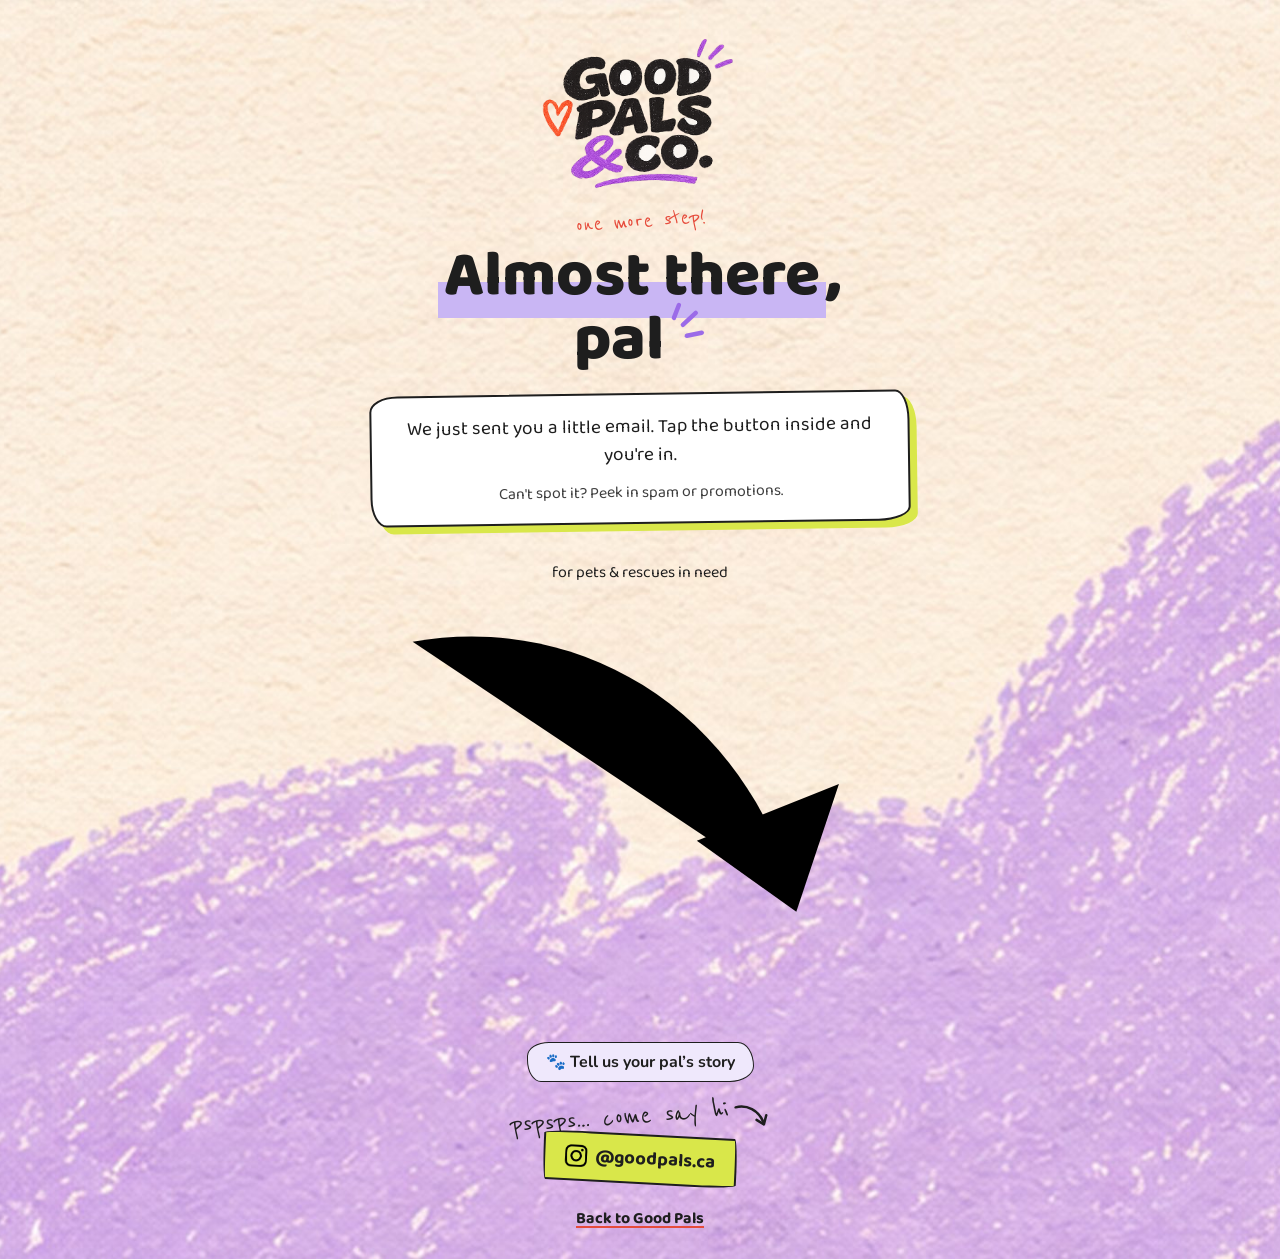
==== almost-there.html @ f8f08e54 "Add files via upload" ====
<!DOCTYPE html>
<html lang="en">
<head>
  <meta charset="UTF-8">
  <meta name="viewport" content="width=device-width, initial-scale=1.0">
  <title>Almost there! | Good Pals & Co.</title>
  <meta name="robots" content="noindex">

  <link rel="icon" href="favicon.ico">
  <link rel="preconnect" href="https://fonts.googleapis.com">
  <link rel="preconnect" href="https://fonts.gstatic.com" crossorigin>
  <link href="https://fonts.googleapis.com/css2?family=Baloo+2:wght@500;700;800&family=Reenie+Beanie&family=Nunito:wght@500;600;700;800&display=swap" rel="stylesheet">
  <link rel="stylesheet" href="style.css?v=23">
</head>
<body class="thanks">
  <main>
    <img class="logo" src="logo.png" alt="Good Pals & Co." style="width:min(200px,55vw);"
         onerror="this.style.display='none';">

    <p class="note">one more step!</p>
    <h1>
      <span class="swash">Almost there</span>, <span class="nowrap">pal<svg class="sparks" viewBox="0 0 40 40" aria-hidden="true">
        <path d="M8 16 L13 3"/>
        <path d="M17 23 L30 11"/>
        <path d="M21 34 L36 31"/>
      </svg></span>
    </h1>

    <div class="card">
      <p>We just sent you a little email. Tap the button inside and you're in.</p>
      <p class="small">Can't spot it? Peek in spam or promotions.</p>
    </div>


    <!-- Optional "tell us more" form for pets/rescues seeking support (Kit form c3f50ff087, loads when the pill is opened) -->
    <p class="more-note">for pets &amp; rescues in need
      <svg class="arrow" viewBox="0 0 38 30" aria-hidden="true"><path d="M3 4 C 14 2, 26 8, 30 22"/><path d="M23 18 L30 23 L33 14"/></svg>
    </p>
    <details class="more">
      <summary>🐾 Tell us your pal’s story</summary>
      <div class="card more-card">
        <p class="more-intro">We'd love to hear a little about your pal.</p>
        <div class="more-slot">

<form action="https://app.kit.com/forms/10178672/subscriptions" class="seva-form formkit-form" method="post" data-sv-form="10178672" data-uid="c3f50ff087" data-format="inline" data-version="5" data-options="{&quot;settings&quot;:{&quot;after_subscribe&quot;:{&quot;action&quot;:&quot;message&quot;,&quot;success_message&quot;:&quot;Thanks, pal. We read every story 💛&quot;,&quot;redirect_url&quot;:&quot;&quot;},&quot;analytics&quot;:{&quot;google&quot;:null,&quot;fathom&quot;:null,&quot;facebook&quot;:null,&quot;segment&quot;:null,&quot;pinterest&quot;:null,&quot;sparkloop&quot;:null,&quot;googletagmanager&quot;:null},&quot;modal&quot;:{&quot;trigger&quot;:&quot;timer&quot;,&quot;scroll_percentage&quot;:null,&quot;timer&quot;:5,&quot;devices&quot;:&quot;all&quot;,&quot;show_once_every&quot;:15},&quot;powered_by&quot;:{&quot;show&quot;:true,&quot;url&quot;:&quot;https://kit.com/features/forms?utm_campaign=poweredby&amp;utm_content=form&amp;utm_medium=referral&amp;utm_source=dynamic&quot;},&quot;recaptcha&quot;:{&quot;enabled&quot;:false},&quot;return_visitor&quot;:{&quot;action&quot;:&quot;show&quot;,&quot;custom_content&quot;:&quot;&quot;},&quot;slide_in&quot;:{&quot;display_in&quot;:&quot;bottom_right&quot;,&quot;trigger&quot;:&quot;timer&quot;,&quot;scroll_percentage&quot;:null,&quot;timer&quot;:5,&quot;devices&quot;:&quot;all&quot;,&quot;show_once_every&quot;:15},&quot;sticky_bar&quot;:{&quot;display_in&quot;:&quot;top&quot;,&quot;trigger&quot;:&quot;timer&quot;,&quot;scroll_percentage&quot;:null,&quot;timer&quot;:5,&quot;devices&quot;:&quot;all&quot;,&quot;show_once_every&quot;:15}},&quot;version&quot;:&quot;5&quot;}" min-width="400 500 600 700 800"><div data-style="clean"><ul class="formkit-alert formkit-alert-error" data-element="errors" data-group="alert"></ul><div data-element="fields" data-stacked="true" class="seva-fields formkit-fields"><div class="formkit-field"><input class="formkit-input" name="email_address" aria-label="Email Address" placeholder="Email Address" required="" type="email" style="color: rgb(30, 30, 30); border-color: rgb(247, 243, 232); border-radius: 4px; font-weight: 400;"></div><div class="formkit-field"><div data-group="dropdown" class="formkit-5103" type="Custom" order="1" custom_field_key="first_name" custom_field_label="First Name" group="field" save_as="Tag"><select class="formkit-select" data-element="tags-select" name="tags[]" required="" style="color: rgb(30, 30, 30); border-color: rgb(247, 243, 232); border-radius: 4px; font-weight: 400;"><option value="">Who's the support for?</option><option value="25746499">Rescue/Organization</option><option value="25746496">Individual Pet</option></select></div></div><div class="formkit-field"><input class="formkit-input" aria-label="Your pet's or rescue's name" name="fields[pet_or_rescue_name]" required="" placeholder="Your pet's or rescue's name" type="text" style="color: rgb(30, 30, 30); border-color: rgb(247, 243, 232); border-radius: 4px; font-weight: 400;"></div><div class="formkit-field"><input class="formkit-input" aria-label="What's going on? A few lines is perfect" name="fields[story]" required="" placeholder="What's going on? A few lines is perfect" type="text" style="color: rgb(30, 30, 30); border-color: rgb(247, 243, 232); border-radius: 4px; font-weight: 400;"></div><button data-element="submit" class="formkit-submit formkit-submit" style="color: rgb(247, 243, 232); background-color: rgb(230, 75, 59); border-radius: 4px; font-weight: 400;"><div class="formkit-spinner"><div></div><div></div><div></div></div><span class="">Send</span></button></div><div class="formkit-powered-by-convertkit-container"><a href="https://kit.com/features/forms?utm_campaign=poweredby&amp;utm_content=form&amp;utm_medium=referral&amp;utm_source=dynamic" data-element="powered-by" class="formkit-powered-by-convertkit" data-variant="dark" target="_blank" rel="nofollow noopener">Built with Kit</a></div></div><style>.formkit-form[data-uid="c3f50ff087"] *{box-sizing:border-box;}.formkit-form[data-uid="c3f50ff087"]{-webkit-font-smoothing:antialiased;-moz-osx-font-smoothing:grayscale;}.formkit-form[data-uid="c3f50ff087"] legend{border:none;font-size:inherit;margin-bottom:10px;padding:0;position:relative;display:table;}.formkit-form[data-uid="c3f50ff087"] fieldset{border:0;padding:0.01em 0 0 0;margin:0;min-width:0;}.formkit-form[data-uid="c3f50ff087"] body:not(:-moz-handler-blocked) fieldset{display:table-cell;}.formkit-form[data-uid="c3f50ff087"] h1,.formkit-form[data-uid="c3f50ff087"] h2,.formkit-form[data-uid="c3f50ff087"] h3,.formkit-form[data-uid="c3f50ff087"] h4,.formkit-form[data-uid="c3f50ff087"] h5,.formkit-form[data-uid="c3f50ff087"] h6{color:inherit;font-size:inherit;font-weight:inherit;}.formkit-form[data-uid="c3f50ff087"] h2{font-size:1.5em;margin:1em 0;}.formkit-form[data-uid="c3f50ff087"] h3{font-size:1.17em;margin:1em 0;}.formkit-form[data-uid="c3f50ff087"] p{color:inherit;font-size:inherit;font-weight:inherit;}.formkit-form[data-uid="c3f50ff087"] ol:not([template-default]),.formkit-form[data-uid="c3f50ff087"] ul:not([template-default]),.formkit-form[data-uid="c3f50ff087"] blockquote:not([template-default]){text-align:left;}.formkit-form[data-uid="c3f50ff087"] p:not([template-default]),.formkit-form[data-uid="c3f50ff087"] hr:not([template-default]),.formkit-form[data-uid="c3f50ff087"] blockquote:not([template-default]),.formkit-form[data-uid="c3f50ff087"] ol:not([template-default]),.formkit-form[data-uid="c3f50ff087"] ul:not([template-default]){color:inherit;font-style:initial;}.formkit-form[data-uid="c3f50ff087"] .ordered-list,.formkit-form[data-uid="c3f50ff087"] .unordered-list{list-style-position:outside !important;padding-left:1em;}.formkit-form[data-uid="c3f50ff087"] .list-item{padding-left:0;}.formkit-form[data-uid="c3f50ff087"][data-format="modal"]{display:none;}.formkit-form[data-uid="c3f50ff087"][data-format="slide in"]{display:none;}.formkit-form[data-uid="c3f50ff087"][data-format="sticky bar"]{display:none;}.formkit-sticky-bar .formkit-form[data-uid="c3f50ff087"][data-format="sticky bar"]{display:block;}.formkit-form[data-uid="c3f50ff087"] .formkit-input,.formkit-form[data-uid="c3f50ff087"] .formkit-select,.formkit-form[data-uid="c3f50ff087"] .formkit-checkboxes{width:100%;}.formkit-form[data-uid="c3f50ff087"] .formkit-button,.formkit-form[data-uid="c3f50ff087"] .formkit-submit{border:0;border-radius:5px;color:#ffffff;cursor:pointer;display:inline-block;text-align:center;font-size:15px;font-weight:500;cursor:pointer;margin-bottom:15px;overflow:hidden;padding:0;position:relative;vertical-align:middle;}.formkit-form[data-uid="c3f50ff087"] .formkit-button:hover,.formkit-form[data-uid="c3f50ff087"] .formkit-submit:hover,.formkit-form[data-uid="c3f50ff087"] .formkit-button:focus,.formkit-form[data-uid="c3f50ff087"] .formkit-submit:focus{outline:none;}.formkit-form[data-uid="c3f50ff087"] .formkit-button:hover > span,.formkit-form[data-uid="c3f50ff087"] .formkit-submit:hover > span,.formkit-form[data-uid="c3f50ff087"] .formkit-button:focus > span,.formkit-form[data-uid="c3f50ff087"] .formkit-submit:focus > span{background-color:rgba(0,0,0,0.1);}.formkit-form[data-uid="c3f50ff087"] .formkit-button > span,.formkit-form[data-uid="c3f50ff087"] .formkit-submit > span{display:block;-webkit-transition:all 300ms ease-in-out;transition:all 300ms ease-in-out;padding:12px 24px;}.formkit-form[data-uid="c3f50ff087"] .formkit-input{background:#ffffff;font-size:15px;padding:12px;border:1px solid #e3e3e3;-webkit-flex:1 0 auto;-ms-flex:1 0 auto;flex:1 0 auto;line-height:1.4;margin:0;-webkit-transition:border-color ease-out 300ms;transition:border-color ease-out 300ms;}.formkit-form[data-uid="c3f50ff087"] .formkit-input:focus{outline:none;border-color:#1677be;-webkit-transition:border-color ease 300ms;transition:border-color ease 300ms;}.formkit-form[data-uid="c3f50ff087"] .formkit-input::-webkit-input-placeholder{color:inherit;opacity:0.8;}.formkit-form[data-uid="c3f50ff087"] .formkit-input::-moz-placeholder{color:inherit;opacity:0.8;}.formkit-form[data-uid="c3f50ff087"] .formkit-input:-ms-input-placeholder{color:inherit;opacity:0.8;}.formkit-form[data-uid="c3f50ff087"] .formkit-input::placeholder{color:inherit;opacity:0.8;}.formkit-form[data-uid="c3f50ff087"] [data-group="dropdown"]{position:relative;display:inline-block;width:100%;}.formkit-form[data-uid="c3f50ff087"] [data-group="dropdown"]::before{content:"";top:calc(50% - 2.5px);right:10px;position:absolute;pointer-events:none;border-color:#4f4f4f transparent transparent transparent;border-style:solid;border-width:6px 6px 0 6px;height:0;width:0;z-index:999;}.formkit-form[data-uid="c3f50ff087"] [data-group="dropdown"] select{height:auto;width:100%;cursor:pointer;color:#333333;line-height:1.4;margin-bottom:0;padding:0 6px;-webkit-appearance:none;-moz-appearance:none;appearance:none;font-size:15px;padding:12px;padding-right:25px;border:1px solid #e3e3e3;background:#ffffff;}.formkit-form[data-uid="c3f50ff087"] [data-group="dropdown"] select:focus{outline:none;}.formkit-form[data-uid="c3f50ff087"] [data-group="checkboxes"]{text-align:left;margin:0;}.formkit-form[data-uid="c3f50ff087"] [data-group="checkboxes"] [data-group="checkbox"]{margin-bottom:10px;}.formkit-form[data-uid="c3f50ff087"] [data-group="checkboxes"] [data-group="checkbox"] *{cursor:pointer;}.formkit-form[data-uid="c3f50ff087"] [data-group="checkboxes"] [data-group="checkbox"]:last-of-type{margin-bottom:0;}.formkit-form[data-uid="c3f50ff087"] [data-group="checkboxes"] [data-group="checkbox"] input[type="checkbox"]{display:none;}.formkit-form[data-uid="c3f50ff087"] [data-group="checkboxes"] [data-group="checkbox"] input[type="checkbox"] + label::after{content:none;}.formkit-form[data-uid="c3f50ff087"] [data-group="checkboxes"] [data-group="checkbox"] input[type="checkbox"]:checked + label::after{border-color:#ffffff;content:"";}.formkit-form[data-uid="c3f50ff087"] [data-group="checkboxes"] [data-group="checkbox"] input[type="checkbox"]:checked + label::before{background:#10bf7a;border-color:#10bf7a;}.formkit-form[data-uid="c3f50ff087"] [data-group="checkboxes"] [data-group="checkbox"] label{position:relative;display:inline-block;padding-left:28px;}.formkit-form[data-uid="c3f50ff087"] [data-group="checkboxes"] [data-group="checkbox"] label::before,.formkit-form[data-uid="c3f50ff087"] [data-group="checkboxes"] [data-group="checkbox"] label::after{position:absolute;content:"";display:inline-block;}.formkit-form[data-uid="c3f50ff087"] [data-group="checkboxes"] [data-group="checkbox"] label::before{height:16px;width:16px;border:1px solid #e3e3e3;background:#ffffff;left:0px;top:3px;}.formkit-form[data-uid="c3f50ff087"] [data-group="checkboxes"] [data-group="checkbox"] label::after{height:4px;width:8px;border-left:2px solid #4d4d4d;border-bottom:2px solid #4d4d4d;-webkit-transform:rotate(-45deg);-ms-transform:rotate(-45deg);transform:rotate(-45deg);left:4px;top:8px;}.formkit-form[data-uid="c3f50ff087"] .formkit-alert{background:#f9fafb;border:1px solid #e3e3e3;border-radius:5px;-webkit-flex:1 0 auto;-ms-flex:1 0 auto;flex:1 0 auto;list-style:none;margin:25px auto;padding:12px;text-align:center;width:100%;}.formkit-form[data-uid="c3f50ff087"] .formkit-alert:empty{display:none;}.formkit-form[data-uid="c3f50ff087"] .formkit-alert-success{background:#d3fbeb;border-color:#10bf7a;color:#0c905c;}.formkit-form[data-uid="c3f50ff087"] .formkit-alert-error{background:#fde8e2;border-color:#f2643b;color:#ea4110;}.formkit-form[data-uid="c3f50ff087"] .formkit-spinner{display:-webkit-box;display:-webkit-flex;display:-ms-flexbox;display:flex;height:0px;width:0px;margin:0 auto;position:absolute;top:0;left:0;right:0;width:0px;overflow:hidden;text-align:center;-webkit-transition:all 300ms ease-in-out;transition:all 300ms ease-in-out;}.formkit-form[data-uid="c3f50ff087"] .formkit-spinner > div{margin:auto;width:12px;height:12px;background-color:#fff;opacity:0.3;border-radius:100%;display:inline-block;-webkit-animation:formkit-bouncedelay-formkit-form-data-uid-c3f50ff087- 1.4s infinite ease-in-out both;animation:formkit-bouncedelay-formkit-form-data-uid-c3f50ff087- 1.4s infinite ease-in-out both;}.formkit-form[data-uid="c3f50ff087"] .formkit-spinner > div:nth-child(1){-webkit-animation-delay:-0.32s;animation-delay:-0.32s;}.formkit-form[data-uid="c3f50ff087"] .formkit-spinner > div:nth-child(2){-webkit-animation-delay:-0.16s;animation-delay:-0.16s;}.formkit-form[data-uid="c3f50ff087"] .formkit-submit[data-active] .formkit-spinner{opacity:1;height:100%;width:50px;}.formkit-form[data-uid="c3f50ff087"] .formkit-submit[data-active] .formkit-spinner ~ span{opacity:0;}.formkit-form[data-uid="c3f50ff087"] .formkit-powered-by[data-active="false"]{opacity:0.35;}.formkit-form[data-uid="c3f50ff087"] .formkit-powered-by-convertkit-container{display:-webkit-box;display:-webkit-flex;display:-ms-flexbox;display:flex;width:100%;margin:10px 0;position:relative;}.formkit-form[data-uid="c3f50ff087"] .formkit-powered-by-convertkit-container[data-active="false"]{opacity:0.35;}.formkit-form[data-uid="c3f50ff087"] .formkit-powered-by-convertkit{-webkit-align-items:center;-webkit-box-align:center;-ms-flex-align:center;align-items:center;background-color:#ffffff;border-radius:9px;color:#3d3d3d;cursor:pointer;display:block;height:36px;margin:0 auto;opacity:0.95;padding:0;-webkit-text-decoration:none;text-decoration:none;text-indent:100%;-webkit-transition:ease-in-out all 200ms;transition:ease-in-out all 200ms;white-space:nowrap;overflow:hidden;-webkit-user-select:none;-moz-user-select:none;-ms-user-select:none;user-select:none;width:157px;background-repeat:no-repeat;background-position:center;background-image:url("data:image/svg+xml;charset=utf8,%3Csvg width='133' height='36' viewBox='0 0 133 36' fill='none' xmlns='http://www.w3.org/2000/svg'%3E%3Cpath d='M0.861 25.5C0.735 25.5 0.651 25.416 0.651 25.29V10.548C0.651 10.422 0.735 10.338 0.861 10.338H6.279C9.072 10.338 10.668 11.451 10.668 13.824C10.668 15.819 9.219 16.932 8.001 17.226C7.707 17.268 7.707 17.625 8.022 17.688C9.912 18.108 11.088 19.116 11.088 21.321C11.088 23.715 9.429 25.5 6.426 25.5H0.861ZM5.397 23.085C6.825 23.085 7.518 22.224 7.518 21.006C7.518 19.683 6.825 18.948 5.397 18.948H4.2V23.085H5.397ZM5.313 16.617C6.51 16.617 7.245 15.945 7.245 14.601C7.245 13.383 6.51 12.753 5.25 12.753H4.2V16.617H5.313ZM17.9758 23.883C17.9758 23.568 17.6608 23.505 17.5348 23.799C17.0308 24.954 16.1698 25.731 14.5528 25.731C12.8728 25.731 12.0958 24.471 12.0958 22.707V14.937C12.0958 14.811 12.1798 14.727 12.3058 14.727H15.2248C15.3508 14.727 15.4348 14.811 15.4348 14.937V21.657C15.4348 22.581 15.7708 23.022 16.4638 23.022C17.1778 23.022 17.6188 22.581 17.6188 21.657V14.937C17.6188 14.811 17.7028 14.727 17.8288 14.727H20.7478C20.8738 14.727 20.9578 14.811 20.9578 14.937V25.29C20.9578 25.416 20.8738 25.5 20.7478 25.5H18.1858C18.0598 25.5 17.9758 25.416 17.9758 25.29V23.883ZM25.6141 25.29C25.6141 25.416 25.5301 25.5 25.4041 25.5H22.4851C22.3591 25.5 22.2751 25.416 22.2751 25.29V14.937C22.2751 14.811 22.3591 14.727 22.4851 14.727H25.4041C25.5301 14.727 25.6141 14.811 25.6141 14.937V25.29ZM23.9131 13.74C22.8001 13.74 22.0441 12.942 22.0441 11.934C22.0441 10.926 22.8001 10.107 23.9131 10.107C25.0051 10.107 25.7611 10.926 25.7611 11.934C25.7611 12.942 25.0051 13.74 23.9131 13.74ZM26.7883 10.548C26.7883 10.422 26.8723 10.338 26.9983 10.338H29.9173C30.0433 10.338 30.1273 10.422 30.1273 10.548V22.056C30.1273 22.749 30.2533 23.085 30.8203 23.085C31.0093 23.085 31.1983 23.043 31.3663 23.001C31.5133 22.959 31.6183 22.959 31.6183 23.127V25.059C31.6183 25.164 31.5763 25.269 31.4923 25.311C30.9673 25.521 30.2953 25.71 29.5813 25.71C27.7123 25.71 26.7883 24.639 26.7883 22.476V10.548ZM32.4237 14.727C32.8227 14.727 32.9277 14.538 32.9697 14.055L33.1167 12.039C33.1167 11.913 33.2217 11.829 33.3477 11.829H35.8887C36.0147 11.829 36.0987 11.913 36.0987 12.039V14.517C36.0987 14.643 36.1827 14.727 36.3087 14.727H38.2827C38.4087 14.727 38.4927 14.811 38.4927 14.937V16.659C38.4927 16.785 38.4087 16.869 38.2827 16.869H36.0777V22.056C36.0777 22.875 36.5397 23.085 37.0647 23.085C37.4847 23.085 37.9467 22.938 38.3247 22.707C38.4717 22.623 38.5767 22.665 38.5767 22.833V24.828C38.5767 24.933 38.5347 25.017 38.4507 25.08C37.8417 25.458 36.9807 25.71 36.0357 25.71C34.2927 25.71 32.7387 24.912 32.7387 22.476V16.869H31.8567C31.7307 16.869 31.6467 16.785 31.6467 16.659V14.937C31.6467 14.811 31.7307 14.727 31.8567 14.727H32.4237ZM51.3808 14.727C51.5068 14.727 51.5908 14.79 51.6118 14.916L52.3888 19.851L52.5778 21.174C52.6198 21.468 52.9558 21.468 52.9768 21.174C53.0398 20.712 53.0818 20.271 53.1658 19.83L53.8798 14.916C53.9008 14.79 53.9848 14.727 54.1108 14.727H56.6728C56.8198 14.727 56.8828 14.811 56.8618 14.958L54.6778 25.311C54.6568 25.437 54.5728 25.5 54.4468 25.5H51.3178C51.1918 25.5 51.1078 25.437 51.0868 25.311L50.1208 20.082L49.8898 18.633C49.8688 18.444 49.6588 18.444 49.6378 18.633L49.4068 20.103L48.5458 25.311C48.5248 25.437 48.4408 25.5 48.3148 25.5H45.2068C45.0808 25.5 44.9968 25.437 44.9758 25.311L42.8128 14.958C42.7918 14.811 42.8548 14.727 43.0018 14.727H45.9628C46.0888 14.727 46.1728 14.79 46.1938 14.916L46.9288 19.83C47.0128 20.271 47.0758 20.754 47.1388 21.195C47.2018 21.51 47.4748 21.531 47.5378 21.195L47.7478 19.872L48.6088 14.916C48.6298 14.79 48.7138 14.727 48.8398 14.727H51.3808ZM61.1582 25.29C61.1582 25.416 61.0742 25.5 60.9482 25.5H58.0292C57.9032 25.5 57.8192 25.416 57.8192 25.29V14.937C57.8192 14.811 57.9032 14.727 58.0292 14.727H60.9482C61.0742 14.727 61.1582 14.811 61.1582 14.937V25.29ZM59.4572 13.74C58.3442 13.74 57.5882 12.942 57.5882 11.934C57.5882 10.926 58.3442 10.107 59.4572 10.107C60.5492 10.107 61.3052 10.926 61.3052 11.934C61.3052 12.942 60.5492 13.74 59.4572 13.74ZM62.8154 14.727C63.2144 14.727 63.3194 14.538 63.3614 14.055L63.5084 12.039C63.5084 11.913 63.6134 11.829 63.7394 11.829H66.2804C66.4064 11.829 66.4904 11.913 66.4904 12.039V14.517C66.4904 14.643 66.5744 14.727 66.7004 14.727H68.6744C68.8004 14.727 68.8844 14.811 68.8844 14.937V16.659C68.8844 16.785 68.8004 16.869 68.6744 16.869H66.4694V22.056C66.4694 22.875 66.9314 23.085 67.4564 23.085C67.8764 23.085 68.3384 22.938 68.7164 22.707C68.8634 22.623 68.9684 22.665 68.9684 22.833V24.828C68.9684 24.933 68.9264 25.017 68.8424 25.08C68.2334 25.458 67.3724 25.71 66.4274 25.71C64.6844 25.71 63.1304 24.912 63.1304 22.476V16.869H62.2484C62.1224 16.869 62.0384 16.785 62.0384 16.659V14.937C62.0384 14.811 62.1224 14.727 62.2484 14.727H62.8154ZM73.4298 16.323C73.4298 16.638 73.7868 16.68 73.9128 16.407C74.3748 15.315 75.1308 14.496 76.6008 14.496C78.2178 14.496 78.9528 15.609 78.9528 17.373V25.29C78.9528 25.416 78.8688 25.5 78.7428 25.5H75.8238C75.6978 25.5 75.6138 25.416 75.6138 25.29V18.633C75.6138 17.709 75.2778 17.268 74.5848 17.268C73.8708 17.268 73.4298 17.709 73.4298 18.633V25.29C73.4298 25.416 73.3458 25.5 73.2198 25.5H70.3008C70.1748 25.5 70.0908 25.416 70.0908 25.29V10.548C70.0908 10.422 70.1748 10.338 70.3008 10.338H73.2198C73.3458 10.338 73.4298 10.422 73.4298 10.548V16.323Z' fill='%231E1E1E'/%3E%3Cpath d='M100.132 16.3203C105.58 17.3761 107.272 22.4211 107.318 27.4961C107.318 27.6101 107.226 27.7041 107.112 27.7041H100.252C100.138 27.7041 100.046 27.6121 100.046 27.5001C100.026 23.5629 99.3877 20.0896 95.4865 19.9396C95.3705 19.9356 95.2725 20.0276 95.2725 20.1456V27.5001C95.2725 27.6141 95.1806 27.7061 95.0666 27.7061H88.206C88.092 27.7061 88 27.6141 88 27.5001V8.75585C88 8.64187 88.092 8.54989 88.206 8.54989H95.0686C95.1826 8.54989 95.2745 8.64187 95.2745 8.75585V15.7764C95.2745 15.8804 95.3585 15.9644 95.4625 15.9644C95.5445 15.9644 95.6185 15.9104 95.6425 15.8324C97.4081 10.0416 100.709 8.58588 106.07 8.55189C106.184 8.55189 106.276 8.64387 106.276 8.75785V15.7604C106.276 15.8744 106.184 15.9664 106.07 15.9664H100.166C100.066 15.9664 99.9856 16.0464 99.9856 16.1464C99.9856 16.2304 100.048 16.3043 100.132 16.3203ZM118.918 20.7095V16.1704C118.918 16.0564 119.01 15.9644 119.124 15.9644H124.173C124.273 15.9644 124.353 15.8844 124.353 15.7844C124.353 15.6985 124.291 15.6245 124.207 15.6085C120.256 14.8246 118.432 12.5511 118.37 8.75585C118.368 8.64387 118.458 8.54989 118.572 8.54989H125.986C126.1 8.54989 126.192 8.64187 126.192 8.75585V11.9532C126.192 12.0672 126.284 12.1592 126.398 12.1592H130.649C130.763 12.1592 130.855 12.2511 130.855 12.3651V15.7624C130.855 15.8764 130.763 15.9684 130.649 15.9684H126.398C126.284 15.9684 126.192 16.0604 126.192 16.1744V19.8356C126.192 21.1294 126.986 21.5553 128.04 21.5553C129.692 21.5553 131.323 20.8114 131.977 20.4735C132.113 20.4035 132.277 20.5015 132.277 20.6555V26.3543C132.277 26.5063 132.193 26.6463 132.059 26.7183C131.413 27.0582 129.418 28 127.136 28C122.435 27.996 118.918 26.0824 118.918 20.7095ZM109.266 27.4981V16.1704C109.266 16.0564 109.358 15.9644 109.472 15.9644H116.334C116.448 15.9644 116.54 16.0564 116.54 16.1704V27.4981C116.54 27.6121 116.448 27.7041 116.334 27.7041H109.472C109.358 27.7021 109.266 27.6101 109.266 27.4981ZM108.876 11.4913C108.876 13.4189 110.238 14.9826 112.853 14.9826C115.469 14.9826 116.83 13.4189 116.83 11.4913C116.83 9.56369 115.471 8 112.853 8C110.238 8 108.876 9.56369 108.876 11.4913Z' fill='%231E1E1E'/%3E%3C/svg%3E");}.formkit-form[data-uid="c3f50ff087"] .formkit-powered-by-convertkit:hover,.formkit-form[data-uid="c3f50ff087"] .formkit-powered-by-convertkit:focus{background-color:#ffffff;-webkit-transform:scale(1.025) perspective(1px);-ms-transform:scale(1.025) perspective(1px);transform:scale(1.025) perspective(1px);opacity:1;}.formkit-form[data-uid="c3f50ff087"] .formkit-powered-by-convertkit[data-variant="dark"],.formkit-form[data-uid="c3f50ff087"] .formkit-powered-by-convertkit[data-variant="light"]{background-color:transparent;border-color:transparent;width:133px;}.formkit-form[data-uid="c3f50ff087"] .formkit-powered-by-convertkit[data-variant="light"]{color:#ffffff;background-image:url("data:image/svg+xml;charset=utf8,%3Csvg width='133' height='36' viewBox='0 0 133 36' fill='none' xmlns='http://www.w3.org/2000/svg'%3E%3Cpath d='M0.861 25.5C0.735 25.5 0.651 25.416 0.651 25.29V10.548C0.651 10.422 0.735 10.338 0.861 10.338H6.279C9.072 10.338 10.668 11.451 10.668 13.824C10.668 15.819 9.219 16.932 8.001 17.226C7.707 17.268 7.707 17.625 8.022 17.688C9.912 18.108 11.088 19.116 11.088 21.321C11.088 23.715 9.429 25.5 6.426 25.5H0.861ZM5.397 23.085C6.825 23.085 7.518 22.224 7.518 21.006C7.518 19.683 6.825 18.948 5.397 18.948H4.2V23.085H5.397ZM5.313 16.617C6.51 16.617 7.245 15.945 7.245 14.601C7.245 13.383 6.51 12.753 5.25 12.753H4.2V16.617H5.313ZM17.9758 23.883C17.9758 23.568 17.6608 23.505 17.5348 23.799C17.0308 24.954 16.1698 25.731 14.5528 25.731C12.8728 25.731 12.0958 24.471 12.0958 22.707V14.937C12.0958 14.811 12.1798 14.727 12.3058 14.727H15.2248C15.3508 14.727 15.4348 14.811 15.4348 14.937V21.657C15.4348 22.581 15.7708 23.022 16.4638 23.022C17.1778 23.022 17.6188 22.581 17.6188 21.657V14.937C17.6188 14.811 17.7028 14.727 17.8288 14.727H20.7478C20.8738 14.727 20.9578 14.811 20.9578 14.937V25.29C20.9578 25.416 20.8738 25.5 20.7478 25.5H18.1858C18.0598 25.5 17.9758 25.416 17.9758 25.29V23.883ZM25.6141 25.29C25.6141 25.416 25.5301 25.5 25.4041 25.5H22.4851C22.3591 25.5 22.2751 25.416 22.2751 25.29V14.937C22.2751 14.811 22.3591 14.727 22.4851 14.727H25.4041C25.5301 14.727 25.6141 14.811 25.6141 14.937V25.29ZM23.9131 13.74C22.8001 13.74 22.0441 12.942 22.0441 11.934C22.0441 10.926 22.8001 10.107 23.9131 10.107C25.0051 10.107 25.7611 10.926 25.7611 11.934C25.7611 12.942 25.0051 13.74 23.9131 13.74ZM26.7883 10.548C26.7883 10.422 26.8723 10.338 26.9983 10.338H29.9173C30.0433 10.338 30.1273 10.422 30.1273 10.548V22.056C30.1273 22.749 30.2533 23.085 30.8203 23.085C31.0093 23.085 31.1983 23.043 31.3663 23.001C31.5133 22.959 31.6183 22.959 31.6183 23.127V25.059C31.6183 25.164 31.5763 25.269 31.4923 25.311C30.9673 25.521 30.2953 25.71 29.5813 25.71C27.7123 25.71 26.7883 24.639 26.7883 22.476V10.548ZM32.4237 14.727C32.8227 14.727 32.9277 14.538 32.9697 14.055L33.1167 12.039C33.1167 11.913 33.2217 11.829 33.3477 11.829H35.8887C36.0147 11.829 36.0987 11.913 36.0987 12.039V14.517C36.0987 14.643 36.1827 14.727 36.3087 14.727H38.2827C38.4087 14.727 38.4927 14.811 38.4927 14.937V16.659C38.4927 16.785 38.4087 16.869 38.2827 16.869H36.0777V22.056C36.0777 22.875 36.5397 23.085 37.0647 23.085C37.4847 23.085 37.9467 22.938 38.3247 22.707C38.4717 22.623 38.5767 22.665 38.5767 22.833V24.828C38.5767 24.933 38.5347 25.017 38.4507 25.08C37.8417 25.458 36.9807 25.71 36.0357 25.71C34.2927 25.71 32.7387 24.912 32.7387 22.476V16.869H31.8567C31.7307 16.869 31.6467 16.785 31.6467 16.659V14.937C31.6467 14.811 31.7307 14.727 31.8567 14.727H32.4237ZM51.3808 14.727C51.5068 14.727 51.5908 14.79 51.6118 14.916L52.3888 19.851L52.5778 21.174C52.6198 21.468 52.9558 21.468 52.9768 21.174C53.0398 20.712 53.0818 20.271 53.1658 19.83L53.8798 14.916C53.9008 14.79 53.9848 14.727 54.1108 14.727H56.6728C56.8198 14.727 56.8828 14.811 56.8618 14.958L54.6778 25.311C54.6568 25.437 54.5728 25.5 54.4468 25.5H51.3178C51.1918 25.5 51.1078 25.437 51.0868 25.311L50.1208 20.082L49.8898 18.633C49.8688 18.444 49.6588 18.444 49.6378 18.633L49.4068 20.103L48.5458 25.311C48.5248 25.437 48.4408 25.5 48.3148 25.5H45.2068C45.0808 25.5 44.9968 25.437 44.9758 25.311L42.8128 14.958C42.7918 14.811 42.8548 14.727 43.0018 14.727H45.9628C46.0888 14.727 46.1728 14.79 46.1938 14.916L46.9288 19.83C47.0128 20.271 47.0758 20.754 47.1388 21.195C47.2018 21.51 47.4748 21.531 47.5378 21.195L47.7478 19.872L48.6088 14.916C48.6298 14.79 48.7138 14.727 48.8398 14.727H51.3808ZM61.1582 25.29C61.1582 25.416 61.0742 25.5 60.9482 25.5H58.0292C57.9032 25.5 57.8192 25.416 57.8192 25.29V14.937C57.8192 14.811 57.9032 14.727 58.0292 14.727H60.9482C61.0742 14.727 61.1582 14.811 61.1582 14.937V25.29ZM59.4572 13.74C58.3442 13.74 57.5882 12.942 57.5882 11.934C57.5882 10.926 58.3442 10.107 59.4572 10.107C60.5492 10.107 61.3052 10.926 61.3052 11.934C61.3052 12.942 60.5492 13.74 59.4572 13.74ZM62.8154 14.727C63.2144 14.727 63.3194 14.538 63.3614 14.055L63.5084 12.039C63.5084 11.913 63.6134 11.829 63.7394 11.829H66.2804C66.4064 11.829 66.4904 11.913 66.4904 12.039V14.517C66.4904 14.643 66.5744 14.727 66.7004 14.727H68.6744C68.8004 14.727 68.8844 14.811 68.8844 14.937V16.659C68.8844 16.785 68.8004 16.869 68.6744 16.869H66.4694V22.056C66.4694 22.875 66.9314 23.085 67.4564 23.085C67.8764 23.085 68.3384 22.938 68.7164 22.707C68.8634 22.623 68.9684 22.665 68.9684 22.833V24.828C68.9684 24.933 68.9264 25.017 68.8424 25.08C68.2334 25.458 67.3724 25.71 66.4274 25.71C64.6844 25.71 63.1304 24.912 63.1304 22.476V16.869H62.2484C62.1224 16.869 62.0384 16.785 62.0384 16.659V14.937C62.0384 14.811 62.1224 14.727 62.2484 14.727H62.8154ZM73.4298 16.323C73.4298 16.638 73.7868 16.68 73.9128 16.407C74.3748 15.315 75.1308 14.496 76.6008 14.496C78.2178 14.496 78.9528 15.609 78.9528 17.373V25.29C78.9528 25.416 78.8688 25.5 78.7428 25.5H75.8238C75.6978 25.5 75.6138 25.416 75.6138 25.29V18.633C75.6138 17.709 75.2778 17.268 74.5848 17.268C73.8708 17.268 73.4298 17.709 73.4298 18.633V25.29C73.4298 25.416 73.3458 25.5 73.2198 25.5H70.3008C70.1748 25.5 70.0908 25.416 70.0908 25.29V10.548C70.0908 10.422 70.1748 10.338 70.3008 10.338H73.2198C73.3458 10.338 73.4298 10.422 73.4298 10.548V16.323Z' fill='white'/%3E%3Cpath d='M100.132 16.3203C105.58 17.3761 107.272 22.4211 107.318 27.4961C107.318 27.6101 107.226 27.7041 107.112 27.7041H100.252C100.138 27.7041 100.046 27.6121 100.046 27.5001C100.026 23.5629 99.3877 20.0896 95.4865 19.9396C95.3705 19.9356 95.2725 20.0276 95.2725 20.1456V27.5001C95.2725 27.6141 95.1806 27.7061 95.0666 27.7061H88.206C88.092 27.7061 88 27.6141 88 27.5001V8.75585C88 8.64187 88.092 8.54989 88.206 8.54989H95.0686C95.1826 8.54989 95.2745 8.64187 95.2745 8.75585V15.7764C95.2745 15.8804 95.3585 15.9644 95.4625 15.9644C95.5445 15.9644 95.6185 15.9104 95.6425 15.8324C97.4081 10.0416 100.709 8.58588 106.07 8.55189C106.184 8.55189 106.276 8.64387 106.276 8.75785V15.7604C106.276 15.8744 106.184 15.9664 106.07 15.9664H100.166C100.066 15.9664 99.9856 16.0464 99.9856 16.1464C99.9856 16.2304 100.048 16.3043 100.132 16.3203ZM118.918 20.7095V16.1704C118.918 16.0564 119.01 15.9644 119.124 15.9644H124.173C124.273 15.9644 124.353 15.8844 124.353 15.7844C124.353 15.6985 124.291 15.6245 124.207 15.6085C120.256 14.8246 118.432 12.5511 118.37 8.75585C118.368 8.64387 118.458 8.54989 118.572 8.54989H125.986C126.1 8.54989 126.192 8.64187 126.192 8.75585V11.9532C126.192 12.0672 126.284 12.1592 126.398 12.1592H130.649C130.763 12.1592 130.855 12.2511 130.855 12.3651V15.7624C130.855 15.8764 130.763 15.9684 130.649 15.9684H126.398C126.284 15.9684 126.192 16.0604 126.192 16.1744V19.8356C126.192 21.1294 126.986 21.5553 128.04 21.5553C129.692 21.5553 131.323 20.8114 131.977 20.4735C132.113 20.4035 132.277 20.5015 132.277 20.6555V26.3543C132.277 26.5063 132.193 26.6463 132.059 26.7183C131.413 27.0582 129.418 28 127.136 28C122.435 27.996 118.918 26.0824 118.918 20.7095ZM109.266 27.4981V16.1704C109.266 16.0564 109.358 15.9644 109.472 15.9644H116.334C116.448 15.9644 116.54 16.0564 116.54 16.1704V27.4981C116.54 27.6121 116.448 27.7041 116.334 27.7041H109.472C109.358 27.7021 109.266 27.6101 109.266 27.4981ZM108.876 11.4913C108.876 13.4189 110.238 14.9826 112.853 14.9826C115.469 14.9826 116.83 13.4189 116.83 11.4913C116.83 9.56369 115.471 8 112.853 8C110.238 8 108.876 9.56369 108.876 11.4913Z' fill='white'/%3E%3C/svg%3E");}@-webkit-keyframes formkit-bouncedelay-formkit-form-data-uid-c3f50ff087-{0%,80%,100%{-webkit-transform:scale(0);-ms-transform:scale(0);transform:scale(0);}40%{-webkit-transform:scale(1);-ms-transform:scale(1);transform:scale(1);}}@keyframes formkit-bouncedelay-formkit-form-data-uid-c3f50ff087-{0%,80%,100%{-webkit-transform:scale(0);-ms-transform:scale(0);transform:scale(0);}40%{-webkit-transform:scale(1);-ms-transform:scale(1);transform:scale(1);}}.formkit-form[data-uid="c3f50ff087"] blockquote{padding:10px 20px;margin:0 0 20px;border-left:5px solid #e1e1e1;}.formkit-form[data-uid="c3f50ff087"] .seva-custom-content{padding:15px;font-size:16px;color:#fff;mix-blend-mode:difference;}.formkit-form[data-uid="c3f50ff087"] .formkit-modal.guard{max-width:420px;width:100%;} .formkit-form[data-uid="c3f50ff087"]{max-width:700px;}.formkit-form[data-uid="c3f50ff087"] [data-style="clean"]{width:100%;}.formkit-form[data-uid="c3f50ff087"] .formkit-fields{display:-webkit-box;display:-webkit-flex;display:-ms-flexbox;display:flex;-webkit-flex-wrap:wrap;-ms-flex-wrap:wrap;flex-wrap:wrap;margin:0 auto;}.formkit-form[data-uid="c3f50ff087"] .formkit-field,.formkit-form[data-uid="c3f50ff087"] .formkit-submit{margin:0 0 15px 0;-webkit-flex:1 0 100%;-ms-flex:1 0 100%;flex:1 0 100%;}.formkit-form[data-uid="c3f50ff087"] .formkit-powered-by-convertkit-container{margin:0;}.formkit-form[data-uid="c3f50ff087"] .formkit-submit{position:static;}.formkit-form[data-uid="c3f50ff087"][min-width~="700"] [data-style="clean"],.formkit-form[data-uid="c3f50ff087"][min-width~="800"] [data-style="clean"]{padding:10px;padding-top:56px;}.formkit-form[data-uid="c3f50ff087"][min-width~="700"] .formkit-fields[data-stacked="false"],.formkit-form[data-uid="c3f50ff087"][min-width~="800"] .formkit-fields[data-stacked="false"]{margin-left:-5px;margin-right:-5px;}.formkit-form[data-uid="c3f50ff087"][min-width~="700"] .formkit-fields[data-stacked="false"] .formkit-field,.formkit-form[data-uid="c3f50ff087"][min-width~="800"] .formkit-fields[data-stacked="false"] .formkit-field,.formkit-form[data-uid="c3f50ff087"][min-width~="700"] .formkit-fields[data-stacked="false"] .formkit-submit,.formkit-form[data-uid="c3f50ff087"][min-width~="800"] .formkit-fields[data-stacked="false"] .formkit-submit{margin:0 5px 15px 5px;}.formkit-form[data-uid="c3f50ff087"][min-width~="700"] .formkit-fields[data-stacked="false"] .formkit-field,.formkit-form[data-uid="c3f50ff087"][min-width~="800"] .formkit-fields[data-stacked="false"] .formkit-field{-webkit-flex:100 1 auto;-ms-flex:100 1 auto;flex:100 1 auto;}.formkit-form[data-uid="c3f50ff087"][min-width~="700"] .formkit-fields[data-stacked="false"] .formkit-submit,.formkit-form[data-uid="c3f50ff087"][min-width~="800"] .formkit-fields[data-stacked="false"] .formkit-submit{-webkit-flex:1 1 auto;-ms-flex:1 1 auto;flex:1 1 auto;} </style></form>
        </div>
      </div>
    </details>

    <div class="say-hi">
      <span class="scribble">
        pspsps… come say hi
        <svg class="arrow" viewBox="0 0 38 30" aria-hidden="true">
          <path d="M3 4 C 14 2, 26 8, 30 22"/>
          <path d="M23 18 L30 23 L33 14"/>
        </svg>
      </span>
      <a class="sticker" href="https://www.instagram.com/goodpals.ca/" target="_blank" rel="noopener" aria-label="Good Pals on Instagram"><img class="ig" src="instagram-icon.png" alt="" onerror="this.remove()"><span>@goodpals.ca</span></a>
    </div>

    <a class="home" href="./">Back to Good Pals</a>
  </main>

  <script>
    /* "Tell us more": pre-fill the email Kit passes along, and hide that box */
    (function () {
      var email = '';
      new URLSearchParams(location.search).forEach(function (v) { if (!email && v.indexOf('@') > 0) email = v; });
      if (!email) return;
      var box = document.querySelector('.more input[name="email_address"]');
      if (!box) return;
      box.value = email;
      var field = box.closest('.formkit-field');
      if (field) field.style.display = 'none';
    })();

    /* "Tell us more": send the answers to Kit without leaving the page */
    (function () {
      var form = document.querySelector('.more form');
      if (!form) return;
      form.addEventListener('submit', function (e) {
        e.preventDefault();
        var btn = form.querySelector('.formkit-submit');
        if (btn) { btn.disabled = true; btn.querySelector('span').textContent = 'Sending…'; }
        fetch(form.action, {
          method: 'POST',
          mode: 'no-cors',
          headers: { 'Content-Type': 'application/x-www-form-urlencoded' },
          body: new URLSearchParams(new FormData(form)).toString()
        }).then(function () {
          form.innerHTML = '<p class="more-thanks">Thanks, pal. We read every story 💛</p>';
        }).catch(function () {
          if (btn) { btn.disabled = false; btn.querySelector('span').textContent = 'Send'; }
          var msg = form.querySelector('.more-error') || form.appendChild(document.createElement('p'));
          msg.className = 'more-error';
          msg.textContent = "Hmm, that didn't send. Try again, or email hello@goodpals.ca";
        });
      });
    })();
  </script>
</body>
</html>
---- style.css ----
/* =========================================
   Good Pals & Co. — shared site styles
   ========================================= */

:root {
  --ink: #1E1E1E;
  --tomato: #E64B3B;
  --citron: #D9E74A;
  --lilac: #C9B6F4;
  --lilac-deep: #9B6BE8;   /* marker purple, matches the logo's & and sparks */
  --cream: #F7F3E8;

  /* fonts: Baloo 2 = display, Nunito = forms/UI, Reenie Beanie = handwritten cheeky notes */
  --ui: 'Nunito', sans-serif;

  /* "hand-drawn" wobbly corners */
  --wobble: 255px 18px 225px 18px / 18px 225px 18px 255px;
  --wobble-soft: 28px 14px 32px 16px / 16px 30px 14px 28px;
}

* { box-sizing: border-box; margin: 0; padding: 0; }

body {
  color: var(--ink);
  font-family: 'Baloo 2', sans-serif;
  min-height: 100vh;
  display: flex;
  align-items: center;
  justify-content: center;
  padding: 48px 16px;
  text-align: center;

  /* Ellen's hand-drawn crayon backgrounds */
  background-color: var(--cream);
  background-image: url("bg-home.jpg?v=4");
  background-size: cover;
  background-position: center;
  background-repeat: no-repeat;
}

/* Phones: a version with doodles spread through, so the edges aren't cropped away */
@media (max-width: 700px) {
  body {
    background-image: url("bg-home-mobile.jpg?v=5");
    background-size: 100% auto;
    background-repeat: repeat-y;
    background-position: top center;
  }
}

/* Thank-you page: lilac crayon wash */
body.thanks {
  background-image: url("bg-thanks.jpg?v=3");
  background-position: center bottom;
}

main { max-width: 540px; width: 100%; }

/* ---------- Logo ---------- */
.logo {
  display: block;
  width: min(300px, 75vw);
  height: auto;
  margin: 0 auto 8px;
}

/* Text fallback if logo.png isn't uploaded yet */
.wordmark {
  font-weight: 800;
  font-size: clamp(2.8rem, 10vw, 4.4rem);
  line-height: 0.95;
  margin-bottom: 16px;
}
.wordmark .amp {
  font-family: 'Reenie Beanie', cursive;
  color: var(--lilac-deep);
}

/* ---------- Handwritten note ---------- */
.note {
  font-family: 'Reenie Beanie', cursive;
  font-size: 2.1rem;
  line-height: 1;
  color: var(--tomato);
  transform: rotate(-3deg);
  display: inline-block;
  margin-bottom: 6px;
}

/* ---------- Headings ---------- */
h1 {
  font-weight: 800;
  font-size: clamp(2.6rem, 9vw, 4rem);
  line-height: 1;
  margin-bottom: 20px;
}

/* Lilac marker swash behind a word */
.swash {
  background: linear-gradient(transparent 55%, var(--lilac) 55%, var(--lilac) 90%, transparent 90%);
  padding: 0 6px;
}

/* The three marker "spark" lines, like the logo */
.sparks {
  display: inline-block;
  width: 0.62em;
  height: 0.62em;
  vertical-align: top;
  margin-left: 2px;
  margin-top: -0.12em;
}
.sparks path {
  stroke: var(--lilac-deep);
  stroke-width: 4.5;
  stroke-linecap: round;
  fill: none;
}

/* citron highlighter swipe behind a phrase */
.swipe {
  background: linear-gradient(176deg, transparent 46%, var(--citron) 46%, var(--citron) 86%, transparent 86%);
  padding: 0 1px 0 2px;
  border-radius: 4px 10px 6px 12px;
  -webkit-box-decoration-break: clone;
  box-decoration-break: clone;
}

/* line break that only appears on phones */
.br-mobile { display: none; }
.nowrap { white-space: nowrap; }

.tagline {
  font-size: 1.25rem;
  line-height: 1.4;
  margin: 4px auto 30px;
  max-width: 420px;
}

/* ---------- Hand-drawn card ---------- */
.card {
  background: #fff;
  border: 2.5px solid var(--ink);
  border-radius: var(--wobble-soft);
  padding: 26px 24px;
  box-shadow: 7px 7px 0 var(--citron);
  transform: rotate(-0.8deg);
  position: relative;
  margin-bottom: 44px; /* room for the small "Built with Kit" badge underneath */
}

.card p {
  font-size: 1.2rem;
  line-height: 1.45;
}
.card p + p { margin-top: 12px; }
.card p.small { font-size: 1rem; opacity: 0.85; }

/* ---------- Instagram "come say hi" sticker ---------- */
.say-hi {
  margin-top: 36px;
  display: flex;
  flex-direction: column;
  align-items: center;
  gap: 2px;
}

.say-hi .scribble {
  font-family: 'Reenie Beanie', cursive;
  font-size: 2rem;
  line-height: 1;
  transform: rotate(-4deg);
  display: flex;
  align-items: flex-end;
  gap: 4px;
}

.say-hi .arrow {
  width: 38px;
  height: 30px;
  transform: translateY(8px);
}
.say-hi .arrow path {
  stroke: var(--ink);
  stroke-width: 2.5;
  stroke-linecap: round;
  stroke-linejoin: round;
  fill: none;
}

.sticker {
  display: inline-flex;
  align-items: center;
  gap: 8px;
  background: var(--citron);
  color: var(--ink);
  font-weight: 700;
  font-size: 1.15rem;
  text-decoration: none;
  padding: 8px 20px;
  border: 2px solid var(--ink);
  border-radius: var(--wobble);
  transform: rotate(3deg);
  transition: transform 0.15s ease;
}
.sticker:hover { transform: rotate(0deg) scale(1.05); }
.sticker .ig {
  width: 22px;
  height: 22px;
  display: block;
  flex: none;
}

/* ---------- Buttons / links ---------- */
.home {
  display: inline-block;
  margin-top: 22px;
  color: var(--ink);
  font-weight: 700;
  text-decoration-color: var(--tomato);
  text-decoration-thickness: 2px;
  text-underline-offset: 3px;
}

/* =========================================
   Kit form — strip Kit's look, use ours
   ========================================= */
.formkit-form {
  max-width: 100% !important;
  background: transparent !important;
  border: none !important;
  box-shadow: none !important;
  padding: 0 !important;
  font-family: 'Baloo 2', sans-serif !important;
}

.formkit-form [data-style="clean"],
.formkit-form [data-style="minimal"] {
  padding: 0 !important;
}

/* Our page already has the headline, so hide Kit's */
.formkit-form .formkit-header,
.formkit-form .formkit-subheader {
  display: none !important;
}

.formkit-form .formkit-fields {
  margin: 0 !important;
}

.formkit-input {
  font-family: var(--ui) !important;
  font-weight: 500 !important;
  font-size: 1.05rem !important;
  color: var(--ink) !important;
  background: var(--cream) !important;
  border: 1.5px solid var(--ink) !important;
  border-radius: 14px 22px 16px 24px / 22px 14px 24px 16px !important;
}

.formkit-submit {
  font-family: var(--ui) !important;
  font-weight: 800 !important;
  letter-spacing: 0.01em !important;
  font-size: 1.1rem !important;
  background-color: var(--tomato) !important;
  color: var(--cream) !important;
  border: none !important;
  border-radius: 22px 14px 24px 16px / 14px 22px 16px 24px !important;
  transition: transform 0.15s ease, box-shadow 0.15s ease !important;
}
.formkit-submit:hover,
.formkit-submit:focus-visible {
  transform: translate(-2px, -2px) scale(1.02) !important;
  box-shadow: 4px 4px 0 var(--citron) !important;
}
.formkit-submit:active {
  transform: translate(0, 0) scale(1) !important;
  box-shadow: 1px 1px 0 var(--citron) !important;
}
.formkit-submit > span {
  background: transparent !important;
}

/* Move "Built with Kit" out of the card: small, faded, centred just below it */
.card [class*="powered-by"][class*="container"] {
  position: absolute !important;
  left: 50% !important;
  bottom: -40px !important;
  transform: translateX(-50%) rotate(0.8deg) scale(0.6) !important;
  transform-origin: center !important;
  margin: 0 !important;
  padding: 0 !important;
  opacity: 0.45 !important;
}

/* Put the "What best describes you?" pills above the email box */
.formkit-form .formkit-fields .formkit-field:has([data-group="checkboxes"]) {
  order: -1 !important;
}

/* "What best describes you?" — tappable sticker-style pills */
.formkit-form [data-group="checkboxes"] {
  display: flex !important;
  flex-wrap: wrap !important;
  justify-content: center !important;
  gap: 10px !important;
  font-family: 'Baloo 2', sans-serif !important;
  color: var(--ink) !important;
  text-align: center !important;
  margin: 2px 0 4px !important;
}
.formkit-form [data-group="checkboxes"] legend {
  width: 100% !important;
  display: block !important;
  font-family: 'Baloo 2', sans-serif !important;
  font-weight: 800 !important;
  font-size: 1.55rem !important;
  line-height: 1.2 !important;
  color: var(--ink) !important;
  text-align: center !important;
  margin: 0 0 12px !important;
}
.formkit-form [data-group="checkbox"] {
  display: inline-block !important;
  width: auto !important;
  flex: 0 0 auto !important;
  margin: 4px 3px !important;
}
/* if Kit wraps the options in extra boxes, let the pills flow past them */
.formkit-form [data-group="checkboxes"] div:not([data-group="checkbox"]) {
  display: contents !important;
}
.formkit-form [data-group="checkbox"] label {
  display: inline-block !important;
  padding: 7px 16px !important;
  font-family: var(--ui) !important;
  font-size: 1rem !important;
  font-weight: 600 !important;
  line-height: 1.3 !important;
  background: #EFE8FC !important;   /* soft lilac, so choices look different from the email box */
  border: 1.5px solid var(--ink) !important;
  border-radius: 22px 16px 24px 14px / 14px 24px 16px 22px !important;
  cursor: pointer !important;
  user-select: none !important;
  transition: transform 0.15s ease, background 0.15s ease, box-shadow 0.15s ease !important;
}
/* hide Kit's square boxes and ticks */
.formkit-form [data-group="checkbox"] label::before,
.formkit-form [data-group="checkbox"] label::after {
  content: none !important;
  display: none !important;
}
/* a little tilt on each, like stickers */
.formkit-form [data-group="checkbox"]:nth-of-type(odd) label  { transform: rotate(-1.5deg); }
.formkit-form [data-group="checkbox"]:nth-of-type(even) label { transform: rotate(1.5deg); }
.formkit-form [data-group="checkbox"] label:hover {
  transform: rotate(0deg) translateY(-2px) !important;
}
/* hide the real tick box (still works for keyboards and screen readers) */
.formkit-form [data-group="checkbox"] input[type="checkbox"] {
  position: absolute !important;
  opacity: 0 !important;
  width: 1px !important;
  height: 1px !important;
  pointer-events: none !important;
}
.formkit-form [data-group="checkbox"] input[type="checkbox"]:focus-visible + label {
  outline: 2px solid var(--lilac-deep) !important;
  outline-offset: 2px !important;
}
/* picked: stronger lilac, a little shadow and a tick */
.formkit-form [data-group="checkbox"] input[type="checkbox"]:checked + label {
  background: var(--lilac) !important;
  box-shadow: 2px 2px 0 var(--ink) !important;
}
.formkit-form [data-group="checkbox"] input[type="checkbox"]:checked + label::before {
  content: "✓" !important;
  display: inline !important;
  position: static !important;
  width: auto !important;
  height: auto !important;
  border: 0 !important;
  background: none !important;
  margin-right: 6px !important;
  font-weight: 800 !important;
}

/* "Check your inbox" message right after someone signs up */
.formkit-form .formkit-alert-success {
  background: var(--lilac) !important;
  border: 1.5px solid var(--ink) !important;
  border-radius: 18px 12px 20px 14px / 12px 20px 14px 18px !important;
  color: var(--ink) !important;
  font-family: var(--ui) !important;
  font-size: 1.05rem !important;
  font-weight: 700 !important;
  line-height: 1.4 !important;
  padding: 14px 16px !important;
  margin: 8px 0 !important;
}

/* little note under the form about Kit's recommendations pop-up */
.heads-up {
  font-family: var(--ui);
  font-size: 0.85rem;
  line-height: 1.4;
  color: #5a5a5a;
  margin: 10px auto 0;
  max-width: 420px;
}
.heads-up.in-form {
  display: block;
  align-self: stretch;
  max-width: none;
  flex: 1 0 100%;
  width: 100%;
  text-align: center;
  font-size: 0.82rem;
  margin: -6px 0 12px;
}
/* keep autofilled email boxes cream instead of the browser's blue */
.formkit-input:-webkit-autofill,
.formkit-input:-webkit-autofill:hover,
.formkit-input:-webkit-autofill:focus {
  -webkit-box-shadow: 0 0 0 40px var(--cream) inset !important;
  -webkit-text-fill-color: var(--ink) !important;
}
/* hide the note for returning subscribers (they only see the "already on the list" message) */
.card:has(.seva-custom-content) .heads-up { display: none; }

/* ---------- "Tell us more" (optional, tucked away on the You're in page) ---------- */
.more {
  margin: 22px auto 0;
  max-width: 540px;
}
.more summary {
  list-style: none;
  cursor: pointer;
  display: inline-block;
  font-family: var(--ui);
  font-weight: 700;
  font-size: 1rem;
  background: #EFE8FC;
  border: 1.5px solid var(--ink);
  border-radius: 22px 16px 24px 14px / 14px 24px 16px 22px;
  padding: 8px 18px;
  transition: transform 0.15s ease, box-shadow 0.15s ease;
}
.more summary::-webkit-details-marker { display: none; }
.more summary:hover,
.more[open] summary {
  background: var(--lilac);
  box-shadow: 2px 2px 0 var(--ink);
}
.more-card {
  margin-top: 16px;
  text-align: left;
}
.more-intro {
  font-family: 'Baloo 2', sans-serif;
  font-weight: 700;
  font-size: 1.15rem !important;
  text-align: center;
  margin-bottom: 10px;
}
.more-thanks {
  font-family: 'Baloo 2', sans-serif;
  font-weight: 700;
  font-size: 1.2rem;
  text-align: center;
  background: var(--lilac);
  border: 1.5px solid var(--ink);
  border-radius: 18px 12px 20px 14px / 12px 20px 14px 18px;
  padding: 14px 16px;
}
.more-error { font-family: var(--ui); font-size: 0.9rem; color: var(--tomato); text-align: center; margin-top: 8px; }
/* dropdown to match the email box */
.formkit-form [data-group="dropdown"] select {
  font-family: var(--ui) !important;
  font-size: 1.05rem !important;
  color: var(--ink) !important;
  background: var(--cream) !important;
  border: 1.5px solid var(--ink) !important;
  border-radius: 14px 22px 16px 24px / 22px 14px 24px 16px !important;
}

/* Message shown to people who've already subscribed */
.formkit-form .seva-custom-content {
  color: var(--ink) !important;
  mix-blend-mode: normal !important;
  font-family: 'Baloo 2', sans-serif !important;
  font-size: 1.25rem !important;
  line-height: 1.4 !important;
  padding: 4px 0 !important;
  text-align: center !important;
}

.formkit-guarantee {
  font-family: 'Reenie Beanie', cursive !important;
  font-size: 1.5rem !important;
  color: var(--ink) !important;
}

/* Thank-you page sits on lilac, so the Instagram sticker switches to citron */
body.thanks .sticker { background: var(--citron); }

/* ---------- Phones: calmer top, form sooner ---------- */
@media (max-width: 700px) {
  body { padding: 20px 16px 40px; align-items: flex-start; }
  .logo { width: min(180px, 50vw); margin-bottom: 0; }
  .note { font-size: 1.8rem; margin-bottom: 2px; }
  .tagline { font-size: 1.05rem; margin: 2px auto 18px; }
  .br-mobile { display: inline; }
  body.thanks { background-image: url("bg-thanks-mobile.jpg?v=1"); background-size: cover; background-position: center; background-repeat: no-repeat; }
  body.thanks h1 { font-size: 2.4rem; }
  .card { padding: 20px 16px; }
  .formkit-form [data-group="checkboxes"] legend { font-size: 1.15rem !important; margin-bottom: 8px !important; }
  .formkit-form [data-group="checkbox"] label { font-size: 0.92rem !important; padding: 5px 12px !important; }
}

/* ---------- Desktop / laptop: get the signup on screen without scrolling ---------- */
@media (min-width: 701px) {
  body { padding: 24px 16px 28px; }
  .logo { width: 210px; margin-bottom: 0; }
  .note { margin-bottom: 0; }
  .note { font-size: 1.7rem; transform: rotate(-4deg); margin-bottom: 10px; }
  .tagline { font-size: 1.6rem; font-weight: 700; line-height: 1.25; max-width: 640px; margin: 0 auto 20px; }
  .card { padding: 18px 22px; margin-bottom: 36px; }
  .say-hi { margin-top: 18px; }
}

/* "You're in, pal" page: lilac checker (desktop and phones) */
body.thanks.checker,
body.thanks.checker:is(*) {
  background-image: url("bg-checker.jpg?v=1");
  background-size: cover;
  background-position: center;
  background-repeat: no-repeat;
}
@media (max-width: 700px) {
  body.thanks.checker { background-image: url("bg-checker.jpg?v=1"); background-size: cover; background-position: center; }
}
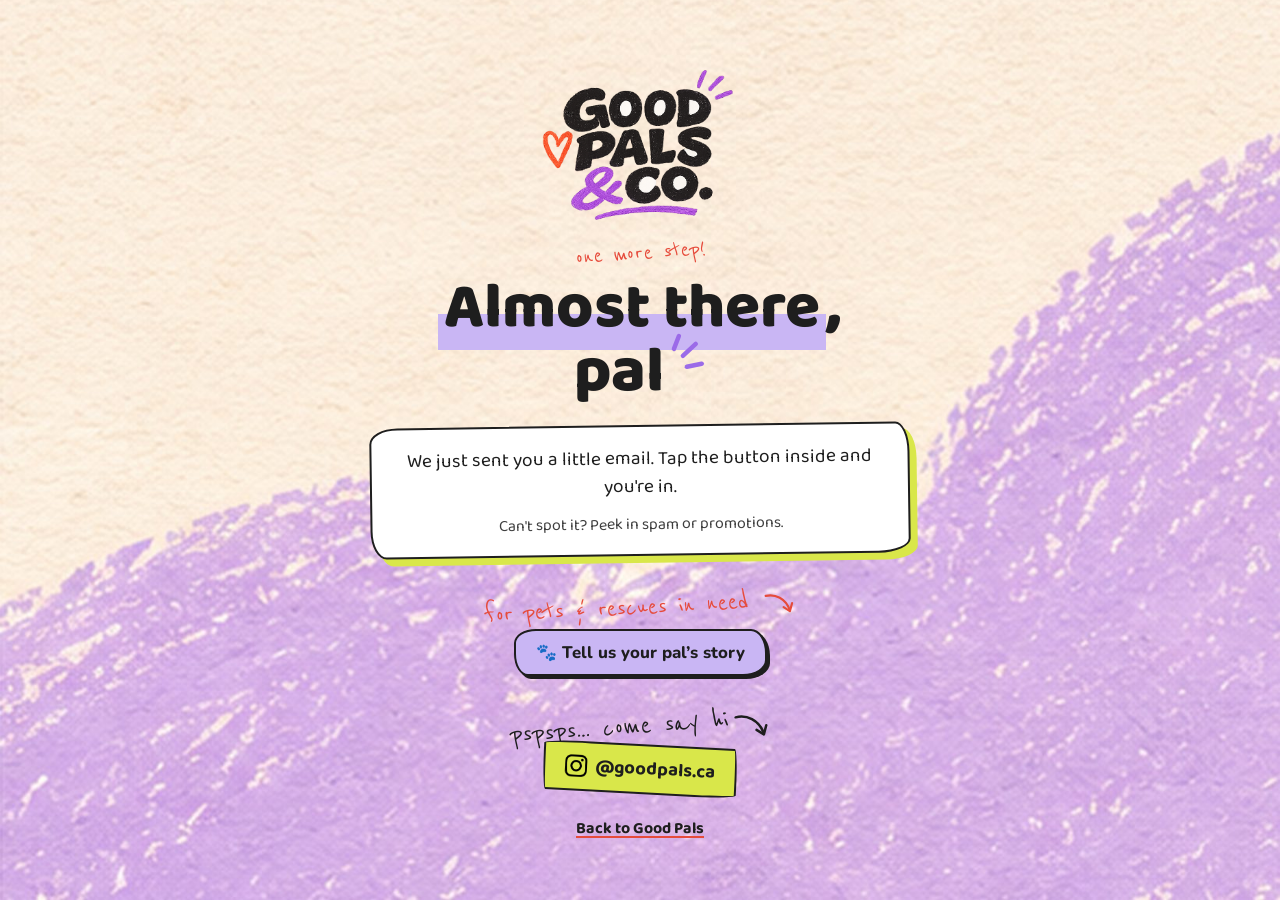
==== commit 64a6acfd: "Add files via upload" ====
--- a/almost-there.html
+++ b/almost-there.html
@@ -10,7 +10,7 @@
   <link rel="preconnect" href="https://fonts.googleapis.com">
   <link rel="preconnect" href="https://fonts.gstatic.com" crossorigin>
   <link href="https://fonts.googleapis.com/css2?family=Baloo+2:wght@500;700;800&family=Reenie+Beanie&family=Nunito:wght@500;600;700;800&display=swap" rel="stylesheet">
-  <link rel="stylesheet" href="style.css?v=23">
+  <link rel="stylesheet" href="style.css?v=24">
 </head>
 <body class="thanks">
   <main>
--- a/style.css
+++ b/style.css
@@ -432,28 +432,49 @@
 
 /* ---------- "Tell us more" (optional, tucked away on the You're in page) ---------- */
 .more {
-  margin: 22px auto 0;
+  margin: 28px auto 0;
   max-width: 540px;
 }
+.more-note {
+  font-family: 'Reenie Beanie', cursive;
+  font-size: 1.9rem;
+  line-height: 1;
+  color: var(--tomato);
+  transform: rotate(-3deg);
+  display: block;
+  text-align: center;
+  margin-bottom: 4px;
+}
+.more-note .arrow { width: 34px; height: 26px; display: inline-block; vertical-align: -10px; margin-left: 2px; }
+@media (max-width: 700px) { .more-note { font-size: 1.65rem; } }
+.more-note .arrow path { stroke: var(--tomato); stroke-width: 2.5; stroke-linecap: round; stroke-linejoin: round; fill: none; }
+.more-note { margin-top: 20px; }
+.more-note:has(+ .more[open]) { display: none; }
+.more-note + .more { margin-top: 4px; }
 .more summary {
   list-style: none;
   cursor: pointer;
   display: inline-block;
   font-family: var(--ui);
-  font-weight: 700;
-  font-size: 1rem;
-  background: #EFE8FC;
-  border: 1.5px solid var(--ink);
+  font-weight: 800;
+  font-size: 1.05rem;
+  background: var(--lilac);
+  border: 2px solid var(--ink);
   border-radius: 22px 16px 24px 14px / 14px 24px 16px 22px;
-  padding: 8px 18px;
+  padding: 10px 20px;
+  box-shadow: 3px 3px 0 var(--ink);
   transition: transform 0.15s ease, box-shadow 0.15s ease;
-}
+  animation: nudge 0.6s ease-in-out 1.2s 2;
+}
+@keyframes nudge {
+  0%, 100% { transform: rotate(0deg); }
+  25% { transform: rotate(-2.5deg); }
+  75% { transform: rotate(2.5deg); }
+}
+@media (prefers-reduced-motion: reduce) { .more summary { animation: none; } }
 .more summary::-webkit-details-marker { display: none; }
-.more summary:hover,
-.more[open] summary {
-  background: var(--lilac);
-  box-shadow: 2px 2px 0 var(--ink);
-}
+.more summary:hover { transform: translate(-1px, -1px); box-shadow: 4px 4px 0 var(--ink); }
+.more[open] summary { box-shadow: 1px 1px 0 var(--ink); transform: translate(2px, 2px); animation: none; }
 .more-card {
   margin-top: 16px;
   text-align: left;
@@ -542,3 +563,11 @@
 @media (max-width: 700px) {
   body.thanks.checker { background-image: url("bg-checker.jpg?v=1"); background-size: cover; background-position: center; }
 }
+
+/* breathing room between the Tell us more pill and the Instagram note */
+.more + .say-hi { margin-top: 34px !important; }
+
+/* Homepage: only show "Tell us your pal's story" to people who are already subscribed */
+.when-returning { display: none; }
+main:has(.seva-custom-content) .when-returning { display: block; }
+main:has(.seva-custom-content) .more-note.when-returning:has(+ .more[open]) { display: none; }
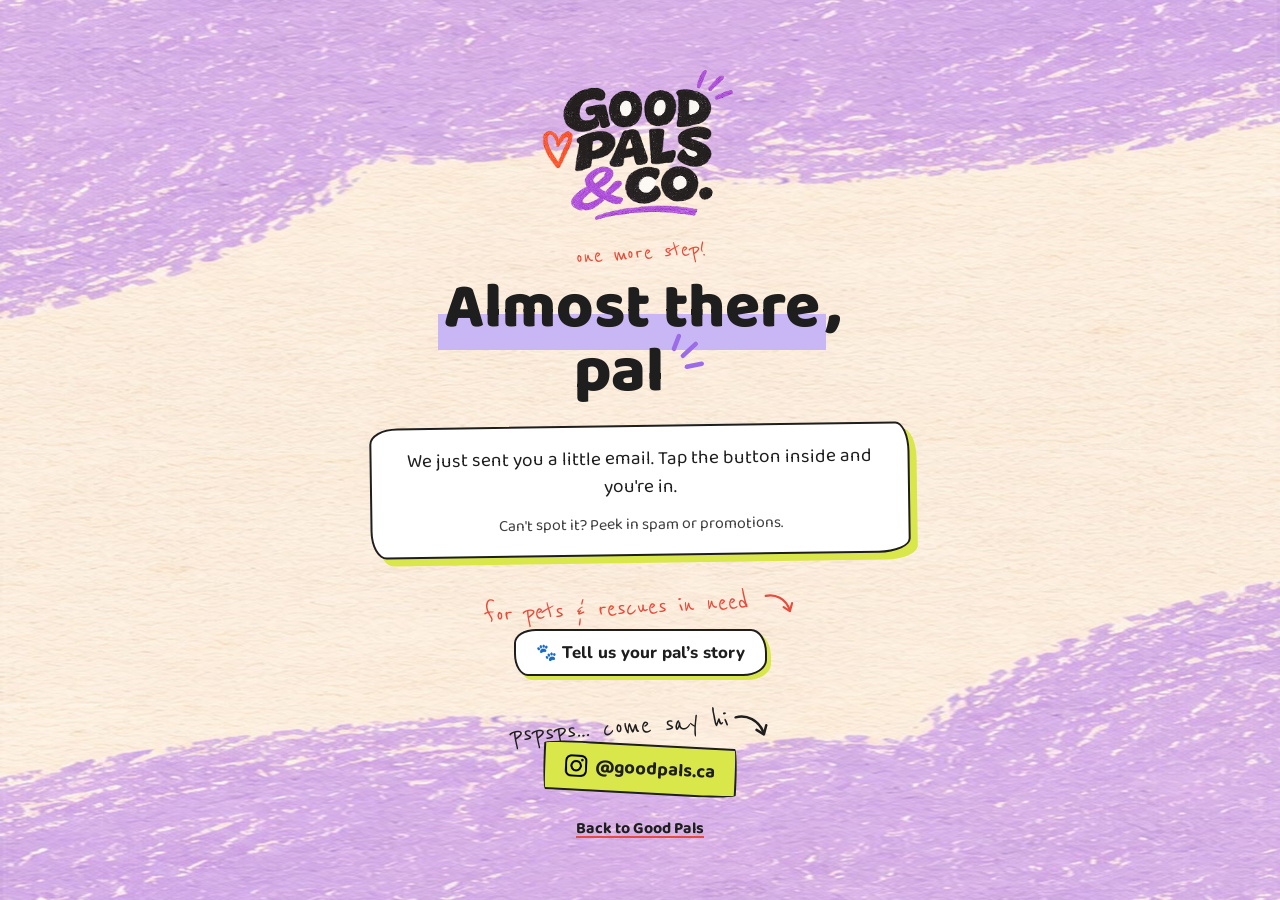
==== commit 009ed3d9: "Add files via upload" ====
--- a/almost-there.html
+++ b/almost-there.html
@@ -10,7 +10,7 @@
   <link rel="preconnect" href="https://fonts.googleapis.com">
   <link rel="preconnect" href="https://fonts.gstatic.com" crossorigin>
   <link href="https://fonts.googleapis.com/css2?family=Baloo+2:wght@500;700;800&family=Reenie+Beanie&family=Nunito:wght@500;600;700;800&display=swap" rel="stylesheet">
-  <link rel="stylesheet" href="style.css?v=24">
+  <link rel="stylesheet" href="style.css?v=28">
 </head>
 <body class="thanks">
   <main>
@@ -33,7 +33,7 @@
 
 
     <!-- Optional "tell us more" form for pets/rescues seeking support (Kit form c3f50ff087, loads when the pill is opened) -->
-    <p class="more-note">for pets &amp; rescues in need
+    <p class="more-note"><span class="note-text">for pets &amp; rescues in need</span>
       <svg class="arrow" viewBox="0 0 38 30" aria-hidden="true"><path d="M3 4 C 14 2, 26 8, 30 22"/><path d="M23 18 L30 23 L33 14"/></svg>
     </p>
     <details class="more">
--- a/style.css
+++ b/style.css
@@ -458,11 +458,11 @@
   font-family: var(--ui);
   font-weight: 800;
   font-size: 1.05rem;
-  background: var(--lilac);
+  background: #fff;
   border: 2px solid var(--ink);
   border-radius: 22px 16px 24px 14px / 14px 24px 16px 22px;
   padding: 10px 20px;
-  box-shadow: 3px 3px 0 var(--ink);
+  box-shadow: 4px 4px 0 var(--citron);
   transition: transform 0.15s ease, box-shadow 0.15s ease;
   animation: nudge 0.6s ease-in-out 1.2s 2;
 }
@@ -473,8 +473,8 @@
 }
 @media (prefers-reduced-motion: reduce) { .more summary { animation: none; } }
 .more summary::-webkit-details-marker { display: none; }
-.more summary:hover { transform: translate(-1px, -1px); box-shadow: 4px 4px 0 var(--ink); }
-.more[open] summary { box-shadow: 1px 1px 0 var(--ink); transform: translate(2px, 2px); animation: none; }
+.more summary:hover { transform: translate(-1px, -1px); box-shadow: 5px 5px 0 var(--citron); }
+.more[open] summary { box-shadow: 1px 1px 0 var(--citron); transform: translate(2px, 2px); animation: none; }
 .more-card {
   margin-top: 16px;
   text-align: left;
@@ -552,18 +552,6 @@
   .say-hi { margin-top: 18px; }
 }
 
-/* "You're in, pal" page: lilac checker (desktop and phones) */
-body.thanks.checker,
-body.thanks.checker:is(*) {
-  background-image: url("bg-checker.jpg?v=1");
-  background-size: cover;
-  background-position: center;
-  background-repeat: no-repeat;
-}
-@media (max-width: 700px) {
-  body.thanks.checker { background-image: url("bg-checker.jpg?v=1"); background-size: cover; background-position: center; }
-}
-
 /* breathing room between the Tell us more pill and the Instagram note */
 .more + .say-hi { margin-top: 34px !important; }
 
@@ -571,3 +559,11 @@
 .when-returning { display: none; }
 main:has(.seva-custom-content) .when-returning { display: block; }
 main:has(.seva-custom-content) .more-note.when-returning:has(+ .more[open]) { display: none; }
+
+/* "Almost there" + "You're in": lilac at the top and bottom, cream in the middle (desktop and phones) */
+body.thanks {
+  background-image: url("bg-thanks-mobile.jpg?v=2") !important;
+  background-size: 100% 100% !important;
+  background-position: center !important;
+  background-repeat: no-repeat !important;
+}
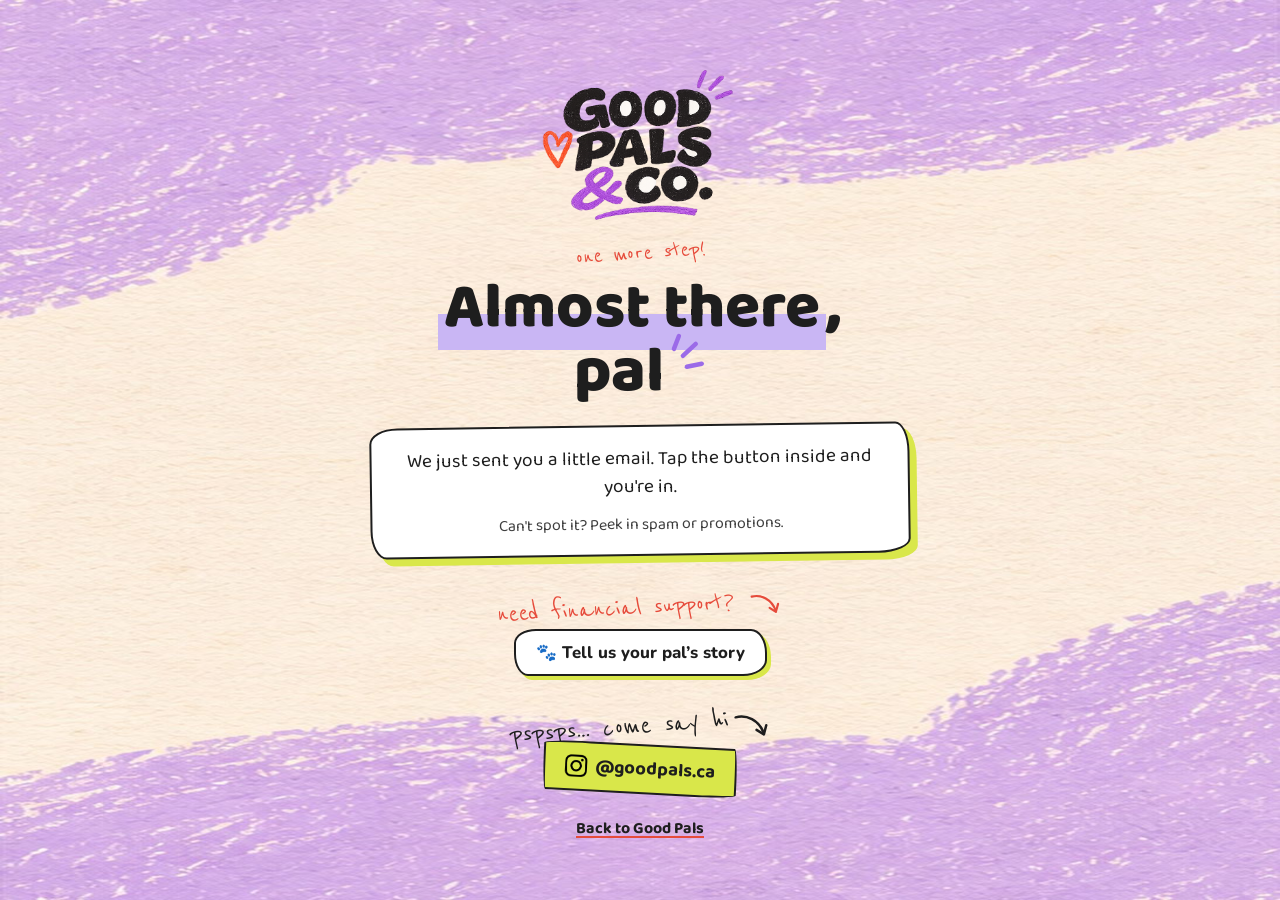
==== commit 29226450: "Add files via upload" ====
--- a/almost-there.html
+++ b/almost-there.html
@@ -10,7 +10,7 @@
   <link rel="preconnect" href="https://fonts.googleapis.com">
   <link rel="preconnect" href="https://fonts.gstatic.com" crossorigin>
   <link href="https://fonts.googleapis.com/css2?family=Baloo+2:wght@500;700;800&family=Reenie+Beanie&family=Nunito:wght@500;600;700;800&display=swap" rel="stylesheet">
-  <link rel="stylesheet" href="style.css?v=28">
+  <link rel="stylesheet" href="style.css?v=29">
 </head>
 <body class="thanks">
   <main>
@@ -33,7 +33,7 @@
 
 
     <!-- Optional "tell us more" form for pets/rescues seeking support (Kit form c3f50ff087, loads when the pill is opened) -->
-    <p class="more-note"><span class="note-text">for pets &amp; rescues in need</span>
+    <p class="more-note"><span class="note-text">need financial support?</span>
       <svg class="arrow" viewBox="0 0 38 30" aria-hidden="true"><path d="M3 4 C 14 2, 26 8, 30 22"/><path d="M23 18 L30 23 L33 14"/></svg>
     </p>
     <details class="more">
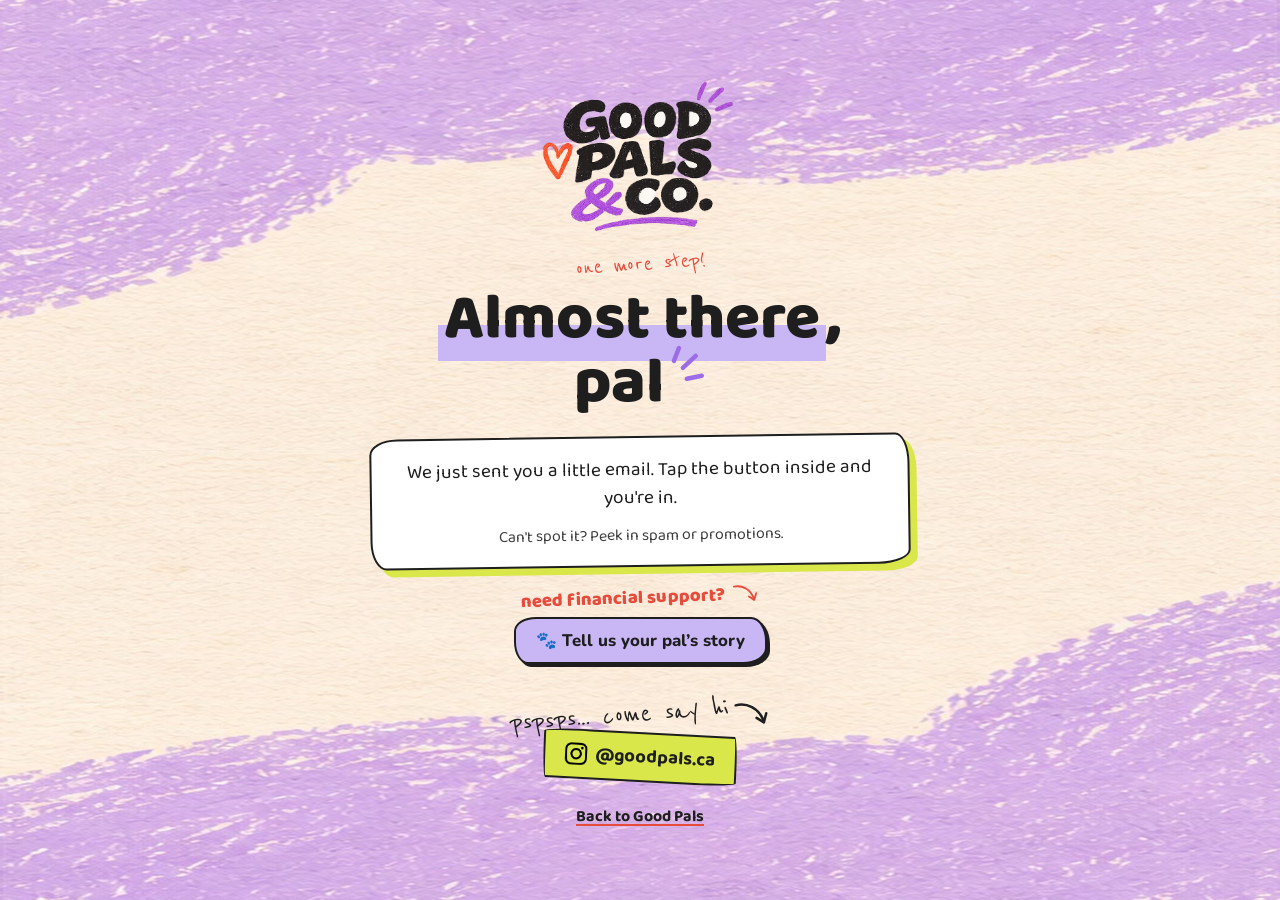
==== commit 67c01150: "Add files via upload" ====
--- a/almost-there.html
+++ b/almost-there.html
@@ -10,7 +10,7 @@
   <link rel="preconnect" href="https://fonts.googleapis.com">
   <link rel="preconnect" href="https://fonts.gstatic.com" crossorigin>
   <link href="https://fonts.googleapis.com/css2?family=Baloo+2:wght@500;700;800&family=Reenie+Beanie&family=Nunito:wght@500;600;700;800&display=swap" rel="stylesheet">
-  <link rel="stylesheet" href="style.css?v=29">
+  <link rel="stylesheet" href="style.css?v=30">
 </head>
 <body class="thanks">
   <main>
@@ -42,7 +42,7 @@
         <p class="more-intro">We'd love to hear a little about your pal.</p>
         <div class="more-slot">
 
-<form action="https://app.kit.com/forms/10178672/subscriptions" class="seva-form formkit-form" method="post" data-sv-form="10178672" data-uid="c3f50ff087" data-format="inline" data-version="5" data-options="{&quot;settings&quot;:{&quot;after_subscribe&quot;:{&quot;action&quot;:&quot;message&quot;,&quot;success_message&quot;:&quot;Thanks, pal. We read every story 💛&quot;,&quot;redirect_url&quot;:&quot;&quot;},&quot;analytics&quot;:{&quot;google&quot;:null,&quot;fathom&quot;:null,&quot;facebook&quot;:null,&quot;segment&quot;:null,&quot;pinterest&quot;:null,&quot;sparkloop&quot;:null,&quot;googletagmanager&quot;:null},&quot;modal&quot;:{&quot;trigger&quot;:&quot;timer&quot;,&quot;scroll_percentage&quot;:null,&quot;timer&quot;:5,&quot;devices&quot;:&quot;all&quot;,&quot;show_once_every&quot;:15},&quot;powered_by&quot;:{&quot;show&quot;:true,&quot;url&quot;:&quot;https://kit.com/features/forms?utm_campaign=poweredby&amp;utm_content=form&amp;utm_medium=referral&amp;utm_source=dynamic&quot;},&quot;recaptcha&quot;:{&quot;enabled&quot;:false},&quot;return_visitor&quot;:{&quot;action&quot;:&quot;show&quot;,&quot;custom_content&quot;:&quot;&quot;},&quot;slide_in&quot;:{&quot;display_in&quot;:&quot;bottom_right&quot;,&quot;trigger&quot;:&quot;timer&quot;,&quot;scroll_percentage&quot;:null,&quot;timer&quot;:5,&quot;devices&quot;:&quot;all&quot;,&quot;show_once_every&quot;:15},&quot;sticky_bar&quot;:{&quot;display_in&quot;:&quot;top&quot;,&quot;trigger&quot;:&quot;timer&quot;,&quot;scroll_percentage&quot;:null,&quot;timer&quot;:5,&quot;devices&quot;:&quot;all&quot;,&quot;show_once_every&quot;:15}},&quot;version&quot;:&quot;5&quot;}" min-width="400 500 600 700 800"><div data-style="clean"><ul class="formkit-alert formkit-alert-error" data-element="errors" data-group="alert"></ul><div data-element="fields" data-stacked="true" class="seva-fields formkit-fields"><div class="formkit-field"><input class="formkit-input" name="email_address" aria-label="Email Address" placeholder="Email Address" required="" type="email" style="color: rgb(30, 30, 30); border-color: rgb(247, 243, 232); border-radius: 4px; font-weight: 400;"></div><div class="formkit-field"><div data-group="dropdown" class="formkit-5103" type="Custom" order="1" custom_field_key="first_name" custom_field_label="First Name" group="field" save_as="Tag"><select class="formkit-select" data-element="tags-select" name="tags[]" required="" style="color: rgb(30, 30, 30); border-color: rgb(247, 243, 232); border-radius: 4px; font-weight: 400;"><option value="">Who's the support for?</option><option value="25746499">Rescue/Organization</option><option value="25746496">Individual Pet</option></select></div></div><div class="formkit-field"><input class="formkit-input" aria-label="Your pet's or rescue's name" name="fields[pet_or_rescue_name]" required="" placeholder="Your pet's or rescue's name" type="text" style="color: rgb(30, 30, 30); border-color: rgb(247, 243, 232); border-radius: 4px; font-weight: 400;"></div><div class="formkit-field"><input class="formkit-input" aria-label="What's going on? A few lines is perfect" name="fields[story]" required="" placeholder="What's going on? A few lines is perfect" type="text" style="color: rgb(30, 30, 30); border-color: rgb(247, 243, 232); border-radius: 4px; font-weight: 400;"></div><button data-element="submit" class="formkit-submit formkit-submit" style="color: rgb(247, 243, 232); background-color: rgb(230, 75, 59); border-radius: 4px; font-weight: 400;"><div class="formkit-spinner"><div></div><div></div><div></div></div><span class="">Send</span></button></div><div class="formkit-powered-by-convertkit-container"><a href="https://kit.com/features/forms?utm_campaign=poweredby&amp;utm_content=form&amp;utm_medium=referral&amp;utm_source=dynamic" data-element="powered-by" class="formkit-powered-by-convertkit" data-variant="dark" target="_blank" rel="nofollow noopener">Built with Kit</a></div></div><style>.formkit-form[data-uid="c3f50ff087"] *{box-sizing:border-box;}.formkit-form[data-uid="c3f50ff087"]{-webkit-font-smoothing:antialiased;-moz-osx-font-smoothing:grayscale;}.formkit-form[data-uid="c3f50ff087"] legend{border:none;font-size:inherit;margin-bottom:10px;padding:0;position:relative;display:table;}.formkit-form[data-uid="c3f50ff087"] fieldset{border:0;padding:0.01em 0 0 0;margin:0;min-width:0;}.formkit-form[data-uid="c3f50ff087"] body:not(:-moz-handler-blocked) fieldset{display:table-cell;}.formkit-form[data-uid="c3f50ff087"] h1,.formkit-form[data-uid="c3f50ff087"] h2,.formkit-form[data-uid="c3f50ff087"] h3,.formkit-form[data-uid="c3f50ff087"] h4,.formkit-form[data-uid="c3f50ff087"] h5,.formkit-form[data-uid="c3f50ff087"] h6{color:inherit;font-size:inherit;font-weight:inherit;}.formkit-form[data-uid="c3f50ff087"] h2{font-size:1.5em;margin:1em 0;}.formkit-form[data-uid="c3f50ff087"] h3{font-size:1.17em;margin:1em 0;}.formkit-form[data-uid="c3f50ff087"] p{color:inherit;font-size:inherit;font-weight:inherit;}.formkit-form[data-uid="c3f50ff087"] ol:not([template-default]),.formkit-form[data-uid="c3f50ff087"] ul:not([template-default]),.formkit-form[data-uid="c3f50ff087"] blockquote:not([template-default]){text-align:left;}.formkit-form[data-uid="c3f50ff087"] p:not([template-default]),.formkit-form[data-uid="c3f50ff087"] hr:not([template-default]),.formkit-form[data-uid="c3f50ff087"] blockquote:not([template-default]),.formkit-form[data-uid="c3f50ff087"] ol:not([template-default]),.formkit-form[data-uid="c3f50ff087"] ul:not([template-default]){color:inherit;font-style:initial;}.formkit-form[data-uid="c3f50ff087"] .ordered-list,.formkit-form[data-uid="c3f50ff087"] .unordered-list{list-style-position:outside !important;padding-left:1em;}.formkit-form[data-uid="c3f50ff087"] .list-item{padding-left:0;}.formkit-form[data-uid="c3f50ff087"][data-format="modal"]{display:none;}.formkit-form[data-uid="c3f50ff087"][data-format="slide in"]{display:none;}.formkit-form[data-uid="c3f50ff087"][data-format="sticky bar"]{display:none;}.formkit-sticky-bar .formkit-form[data-uid="c3f50ff087"][data-format="sticky bar"]{display:block;}.formkit-form[data-uid="c3f50ff087"] .formkit-input,.formkit-form[data-uid="c3f50ff087"] .formkit-select,.formkit-form[data-uid="c3f50ff087"] .formkit-checkboxes{width:100%;}.formkit-form[data-uid="c3f50ff087"] .formkit-button,.formkit-form[data-uid="c3f50ff087"] .formkit-submit{border:0;border-radius:5px;color:#ffffff;cursor:pointer;display:inline-block;text-align:center;font-size:15px;font-weight:500;cursor:pointer;margin-bottom:15px;overflow:hidden;padding:0;position:relative;vertical-align:middle;}.formkit-form[data-uid="c3f50ff087"] .formkit-button:hover,.formkit-form[data-uid="c3f50ff087"] .formkit-submit:hover,.formkit-form[data-uid="c3f50ff087"] .formkit-button:focus,.formkit-form[data-uid="c3f50ff087"] .formkit-submit:focus{outline:none;}.formkit-form[data-uid="c3f50ff087"] .formkit-button:hover > span,.formkit-form[data-uid="c3f50ff087"] .formkit-submit:hover > span,.formkit-form[data-uid="c3f50ff087"] .formkit-button:focus > span,.formkit-form[data-uid="c3f50ff087"] .formkit-submit:focus > span{background-color:rgba(0,0,0,0.1);}.formkit-form[data-uid="c3f50ff087"] .formkit-button > span,.formkit-form[data-uid="c3f50ff087"] .formkit-submit > span{display:block;-webkit-transition:all 300ms ease-in-out;transition:all 300ms ease-in-out;padding:12px 24px;}.formkit-form[data-uid="c3f50ff087"] .formkit-input{background:#ffffff;font-size:15px;padding:12px;border:1px solid #e3e3e3;-webkit-flex:1 0 auto;-ms-flex:1 0 auto;flex:1 0 auto;line-height:1.4;margin:0;-webkit-transition:border-color ease-out 300ms;transition:border-color ease-out 300ms;}.formkit-form[data-uid="c3f50ff087"] .formkit-input:focus{outline:none;border-color:#1677be;-webkit-transition:border-color ease 300ms;transition:border-color ease 300ms;}.formkit-form[data-uid="c3f50ff087"] .formkit-input::-webkit-input-placeholder{color:inherit;opacity:0.8;}.formkit-form[data-uid="c3f50ff087"] .formkit-input::-moz-placeholder{color:inherit;opacity:0.8;}.formkit-form[data-uid="c3f50ff087"] .formkit-input:-ms-input-placeholder{color:inherit;opacity:0.8;}.formkit-form[data-uid="c3f50ff087"] .formkit-input::placeholder{color:inherit;opacity:0.8;}.formkit-form[data-uid="c3f50ff087"] [data-group="dropdown"]{position:relative;display:inline-block;width:100%;}.formkit-form[data-uid="c3f50ff087"] [data-group="dropdown"]::before{content:"";top:calc(50% - 2.5px);right:10px;position:absolute;pointer-events:none;border-color:#4f4f4f transparent transparent transparent;border-style:solid;border-width:6px 6px 0 6px;height:0;width:0;z-index:999;}.formkit-form[data-uid="c3f50ff087"] [data-group="dropdown"] select{height:auto;width:100%;cursor:pointer;color:#333333;line-height:1.4;margin-bottom:0;padding:0 6px;-webkit-appearance:none;-moz-appearance:none;appearance:none;font-size:15px;padding:12px;padding-right:25px;border:1px solid #e3e3e3;background:#ffffff;}.formkit-form[data-uid="c3f50ff087"] [data-group="dropdown"] select:focus{outline:none;}.formkit-form[data-uid="c3f50ff087"] [data-group="checkboxes"]{text-align:left;margin:0;}.formkit-form[data-uid="c3f50ff087"] [data-group="checkboxes"] [data-group="checkbox"]{margin-bottom:10px;}.formkit-form[data-uid="c3f50ff087"] [data-group="checkboxes"] [data-group="checkbox"] *{cursor:pointer;}.formkit-form[data-uid="c3f50ff087"] [data-group="checkboxes"] [data-group="checkbox"]:last-of-type{margin-bottom:0;}.formkit-form[data-uid="c3f50ff087"] [data-group="checkboxes"] [data-group="checkbox"] input[type="checkbox"]{display:none;}.formkit-form[data-uid="c3f50ff087"] [data-group="checkboxes"] [data-group="checkbox"] input[type="checkbox"] + label::after{content:none;}.formkit-form[data-uid="c3f50ff087"] [data-group="checkboxes"] [data-group="checkbox"] input[type="checkbox"]:checked + label::after{border-color:#ffffff;content:"";}.formkit-form[data-uid="c3f50ff087"] [data-group="checkboxes"] [data-group="checkbox"] input[type="checkbox"]:checked + label::before{background:#10bf7a;border-color:#10bf7a;}.formkit-form[data-uid="c3f50ff087"] [data-group="checkboxes"] [data-group="checkbox"] label{position:relative;display:inline-block;padding-left:28px;}.formkit-form[data-uid="c3f50ff087"] [data-group="checkboxes"] [data-group="checkbox"] label::before,.formkit-form[data-uid="c3f50ff087"] [data-group="checkboxes"] [data-group="checkbox"] label::after{position:absolute;content:"";display:inline-block;}.formkit-form[data-uid="c3f50ff087"] [data-group="checkboxes"] [data-group="checkbox"] label::before{height:16px;width:16px;border:1px solid #e3e3e3;background:#ffffff;left:0px;top:3px;}.formkit-form[data-uid="c3f50ff087"] [data-group="checkboxes"] [data-group="checkbox"] label::after{height:4px;width:8px;border-left:2px solid #4d4d4d;border-bottom:2px solid #4d4d4d;-webkit-transform:rotate(-45deg);-ms-transform:rotate(-45deg);transform:rotate(-45deg);left:4px;top:8px;}.formkit-form[data-uid="c3f50ff087"] .formkit-alert{background:#f9fafb;border:1px solid #e3e3e3;border-radius:5px;-webkit-flex:1 0 auto;-ms-flex:1 0 auto;flex:1 0 auto;list-style:none;margin:25px auto;padding:12px;text-align:center;width:100%;}.formkit-form[data-uid="c3f50ff087"] .formkit-alert:empty{display:none;}.formkit-form[data-uid="c3f50ff087"] .formkit-alert-success{background:#d3fbeb;border-color:#10bf7a;color:#0c905c;}.formkit-form[data-uid="c3f50ff087"] .formkit-alert-error{background:#fde8e2;border-color:#f2643b;color:#ea4110;}.formkit-form[data-uid="c3f50ff087"] .formkit-spinner{display:-webkit-box;display:-webkit-flex;display:-ms-flexbox;display:flex;height:0px;width:0px;margin:0 auto;position:absolute;top:0;left:0;right:0;width:0px;overflow:hidden;text-align:center;-webkit-transition:all 300ms ease-in-out;transition:all 300ms ease-in-out;}.formkit-form[data-uid="c3f50ff087"] .formkit-spinner > div{margin:auto;width:12px;height:12px;background-color:#fff;opacity:0.3;border-radius:100%;display:inline-block;-webkit-animation:formkit-bouncedelay-formkit-form-data-uid-c3f50ff087- 1.4s infinite ease-in-out both;animation:formkit-bouncedelay-formkit-form-data-uid-c3f50ff087- 1.4s infinite ease-in-out both;}.formkit-form[data-uid="c3f50ff087"] .formkit-spinner > div:nth-child(1){-webkit-animation-delay:-0.32s;animation-delay:-0.32s;}.formkit-form[data-uid="c3f50ff087"] .formkit-spinner > div:nth-child(2){-webkit-animation-delay:-0.16s;animation-delay:-0.16s;}.formkit-form[data-uid="c3f50ff087"] .formkit-submit[data-active] .formkit-spinner{opacity:1;height:100%;width:50px;}.formkit-form[data-uid="c3f50ff087"] .formkit-submit[data-active] .formkit-spinner ~ span{opacity:0;}.formkit-form[data-uid="c3f50ff087"] .formkit-powered-by[data-active="false"]{opacity:0.35;}.formkit-form[data-uid="c3f50ff087"] .formkit-powered-by-convertkit-container{display:-webkit-box;display:-webkit-flex;display:-ms-flexbox;display:flex;width:100%;margin:10px 0;position:relative;}.formkit-form[data-uid="c3f50ff087"] .formkit-powered-by-convertkit-container[data-active="false"]{opacity:0.35;}.formkit-form[data-uid="c3f50ff087"] .formkit-powered-by-convertkit{-webkit-align-items:center;-webkit-box-align:center;-ms-flex-align:center;align-items:center;background-color:#ffffff;border-radius:9px;color:#3d3d3d;cursor:pointer;display:block;height:36px;margin:0 auto;opacity:0.95;padding:0;-webkit-text-decoration:none;text-decoration:none;text-indent:100%;-webkit-transition:ease-in-out all 200ms;transition:ease-in-out all 200ms;white-space:nowrap;overflow:hidden;-webkit-user-select:none;-moz-user-select:none;-ms-user-select:none;user-select:none;width:157px;background-repeat:no-repeat;background-position:center;background-image:url("data:image/svg+xml;charset=utf8,%3Csvg width='133' height='36' viewBox='0 0 133 36' fill='none' xmlns='http://www.w3.org/2000/svg'%3E%3Cpath d='M0.861 25.5C0.735 25.5 0.651 25.416 0.651 25.29V10.548C0.651 10.422 0.735 10.338 0.861 10.338H6.279C9.072 10.338 10.668 11.451 10.668 13.824C10.668 15.819 9.219 16.932 8.001 17.226C7.707 17.268 7.707 17.625 8.022 17.688C9.912 18.108 11.088 19.116 11.088 21.321C11.088 23.715 9.429 25.5 6.426 25.5H0.861ZM5.397 23.085C6.825 23.085 7.518 22.224 7.518 21.006C7.518 19.683 6.825 18.948 5.397 18.948H4.2V23.085H5.397ZM5.313 16.617C6.51 16.617 7.245 15.945 7.245 14.601C7.245 13.383 6.51 12.753 5.25 12.753H4.2V16.617H5.313ZM17.9758 23.883C17.9758 23.568 17.6608 23.505 17.5348 23.799C17.0308 24.954 16.1698 25.731 14.5528 25.731C12.8728 25.731 12.0958 24.471 12.0958 22.707V14.937C12.0958 14.811 12.1798 14.727 12.3058 14.727H15.2248C15.3508 14.727 15.4348 14.811 15.4348 14.937V21.657C15.4348 22.581 15.7708 23.022 16.4638 23.022C17.1778 23.022 17.6188 22.581 17.6188 21.657V14.937C17.6188 14.811 17.7028 14.727 17.8288 14.727H20.7478C20.8738 14.727 20.9578 14.811 20.9578 14.937V25.29C20.9578 25.416 20.8738 25.5 20.7478 25.5H18.1858C18.0598 25.5 17.9758 25.416 17.9758 25.29V23.883ZM25.6141 25.29C25.6141 25.416 25.5301 25.5 25.4041 25.5H22.4851C22.3591 25.5 22.2751 25.416 22.2751 25.29V14.937C22.2751 14.811 22.3591 14.727 22.4851 14.727H25.4041C25.5301 14.727 25.6141 14.811 25.6141 14.937V25.29ZM23.9131 13.74C22.8001 13.74 22.0441 12.942 22.0441 11.934C22.0441 10.926 22.8001 10.107 23.9131 10.107C25.0051 10.107 25.7611 10.926 25.7611 11.934C25.7611 12.942 25.0051 13.74 23.9131 13.74ZM26.7883 10.548C26.7883 10.422 26.8723 10.338 26.9983 10.338H29.9173C30.0433 10.338 30.1273 10.422 30.1273 10.548V22.056C30.1273 22.749 30.2533 23.085 30.8203 23.085C31.0093 23.085 31.1983 23.043 31.3663 23.001C31.5133 22.959 31.6183 22.959 31.6183 23.127V25.059C31.6183 25.164 31.5763 25.269 31.4923 25.311C30.9673 25.521 30.2953 25.71 29.5813 25.71C27.7123 25.71 26.7883 24.639 26.7883 22.476V10.548ZM32.4237 14.727C32.8227 14.727 32.9277 14.538 32.9697 14.055L33.1167 12.039C33.1167 11.913 33.2217 11.829 33.3477 11.829H35.8887C36.0147 11.829 36.0987 11.913 36.0987 12.039V14.517C36.0987 14.643 36.1827 14.727 36.3087 14.727H38.2827C38.4087 14.727 38.4927 14.811 38.4927 14.937V16.659C38.4927 16.785 38.4087 16.869 38.2827 16.869H36.0777V22.056C36.0777 22.875 36.5397 23.085 37.0647 23.085C37.4847 23.085 37.9467 22.938 38.3247 22.707C38.4717 22.623 38.5767 22.665 38.5767 22.833V24.828C38.5767 24.933 38.5347 25.017 38.4507 25.08C37.8417 25.458 36.9807 25.71 36.0357 25.71C34.2927 25.71 32.7387 24.912 32.7387 22.476V16.869H31.8567C31.7307 16.869 31.6467 16.785 31.6467 16.659V14.937C31.6467 14.811 31.7307 14.727 31.8567 14.727H32.4237ZM51.3808 14.727C51.5068 14.727 51.5908 14.79 51.6118 14.916L52.3888 19.851L52.5778 21.174C52.6198 21.468 52.9558 21.468 52.9768 21.174C53.0398 20.712 53.0818 20.271 53.1658 19.83L53.8798 14.916C53.9008 14.79 53.9848 14.727 54.1108 14.727H56.6728C56.8198 14.727 56.8828 14.811 56.8618 14.958L54.6778 25.311C54.6568 25.437 54.5728 25.5 54.4468 25.5H51.3178C51.1918 25.5 51.1078 25.437 51.0868 25.311L50.1208 20.082L49.8898 18.633C49.8688 18.444 49.6588 18.444 49.6378 18.633L49.4068 20.103L48.5458 25.311C48.5248 25.437 48.4408 25.5 48.3148 25.5H45.2068C45.0808 25.5 44.9968 25.437 44.9758 25.311L42.8128 14.958C42.7918 14.811 42.8548 14.727 43.0018 14.727H45.9628C46.0888 14.727 46.1728 14.79 46.1938 14.916L46.9288 19.83C47.0128 20.271 47.0758 20.754 47.1388 21.195C47.2018 21.51 47.4748 21.531 47.5378 21.195L47.7478 19.872L48.6088 14.916C48.6298 14.79 48.7138 14.727 48.8398 14.727H51.3808ZM61.1582 25.29C61.1582 25.416 61.0742 25.5 60.9482 25.5H58.0292C57.9032 25.5 57.8192 25.416 57.8192 25.29V14.937C57.8192 14.811 57.9032 14.727 58.0292 14.727H60.9482C61.0742 14.727 61.1582 14.811 61.1582 14.937V25.29ZM59.4572 13.74C58.3442 13.74 57.5882 12.942 57.5882 11.934C57.5882 10.926 58.3442 10.107 59.4572 10.107C60.5492 10.107 61.3052 10.926 61.3052 11.934C61.3052 12.942 60.5492 13.74 59.4572 13.74ZM62.8154 14.727C63.2144 14.727 63.3194 14.538 63.3614 14.055L63.5084 12.039C63.5084 11.913 63.6134 11.829 63.7394 11.829H66.2804C66.4064 11.829 66.4904 11.913 66.4904 12.039V14.517C66.4904 14.643 66.5744 14.727 66.7004 14.727H68.6744C68.8004 14.727 68.8844 14.811 68.8844 14.937V16.659C68.8844 16.785 68.8004 16.869 68.6744 16.869H66.4694V22.056C66.4694 22.875 66.9314 23.085 67.4564 23.085C67.8764 23.085 68.3384 22.938 68.7164 22.707C68.8634 22.623 68.9684 22.665 68.9684 22.833V24.828C68.9684 24.933 68.9264 25.017 68.8424 25.08C68.2334 25.458 67.3724 25.71 66.4274 25.71C64.6844 25.71 63.1304 24.912 63.1304 22.476V16.869H62.2484C62.1224 16.869 62.0384 16.785 62.0384 16.659V14.937C62.0384 14.811 62.1224 14.727 62.2484 14.727H62.8154ZM73.4298 16.323C73.4298 16.638 73.7868 16.68 73.9128 16.407C74.3748 15.315 75.1308 14.496 76.6008 14.496C78.2178 14.496 78.9528 15.609 78.9528 17.373V25.29C78.9528 25.416 78.8688 25.5 78.7428 25.5H75.8238C75.6978 25.5 75.6138 25.416 75.6138 25.29V18.633C75.6138 17.709 75.2778 17.268 74.5848 17.268C73.8708 17.268 73.4298 17.709 73.4298 18.633V25.29C73.4298 25.416 73.3458 25.5 73.2198 25.5H70.3008C70.1748 25.5 70.0908 25.416 70.0908 25.29V10.548C70.0908 10.422 70.1748 10.338 70.3008 10.338H73.2198C73.3458 10.338 73.4298 10.422 73.4298 10.548V16.323Z' fill='%231E1E1E'/%3E%3Cpath d='M100.132 16.3203C105.58 17.3761 107.272 22.4211 107.318 27.4961C107.318 27.6101 107.226 27.7041 107.112 27.7041H100.252C100.138 27.7041 100.046 27.6121 100.046 27.5001C100.026 23.5629 99.3877 20.0896 95.4865 19.9396C95.3705 19.9356 95.2725 20.0276 95.2725 20.1456V27.5001C95.2725 27.6141 95.1806 27.7061 95.0666 27.7061H88.206C88.092 27.7061 88 27.6141 88 27.5001V8.75585C88 8.64187 88.092 8.54989 88.206 8.54989H95.0686C95.1826 8.54989 95.2745 8.64187 95.2745 8.75585V15.7764C95.2745 15.8804 95.3585 15.9644 95.4625 15.9644C95.5445 15.9644 95.6185 15.9104 95.6425 15.8324C97.4081 10.0416 100.709 8.58588 106.07 8.55189C106.184 8.55189 106.276 8.64387 106.276 8.75785V15.7604C106.276 15.8744 106.184 15.9664 106.07 15.9664H100.166C100.066 15.9664 99.9856 16.0464 99.9856 16.1464C99.9856 16.2304 100.048 16.3043 100.132 16.3203ZM118.918 20.7095V16.1704C118.918 16.0564 119.01 15.9644 119.124 15.9644H124.173C124.273 15.9644 124.353 15.8844 124.353 15.7844C124.353 15.6985 124.291 15.6245 124.207 15.6085C120.256 14.8246 118.432 12.5511 118.37 8.75585C118.368 8.64387 118.458 8.54989 118.572 8.54989H125.986C126.1 8.54989 126.192 8.64187 126.192 8.75585V11.9532C126.192 12.0672 126.284 12.1592 126.398 12.1592H130.649C130.763 12.1592 130.855 12.2511 130.855 12.3651V15.7624C130.855 15.8764 130.763 15.9684 130.649 15.9684H126.398C126.284 15.9684 126.192 16.0604 126.192 16.1744V19.8356C126.192 21.1294 126.986 21.5553 128.04 21.5553C129.692 21.5553 131.323 20.8114 131.977 20.4735C132.113 20.4035 132.277 20.5015 132.277 20.6555V26.3543C132.277 26.5063 132.193 26.6463 132.059 26.7183C131.413 27.0582 129.418 28 127.136 28C122.435 27.996 118.918 26.0824 118.918 20.7095ZM109.266 27.4981V16.1704C109.266 16.0564 109.358 15.9644 109.472 15.9644H116.334C116.448 15.9644 116.54 16.0564 116.54 16.1704V27.4981C116.54 27.6121 116.448 27.7041 116.334 27.7041H109.472C109.358 27.7021 109.266 27.6101 109.266 27.4981ZM108.876 11.4913C108.876 13.4189 110.238 14.9826 112.853 14.9826C115.469 14.9826 116.83 13.4189 116.83 11.4913C116.83 9.56369 115.471 8 112.853 8C110.238 8 108.876 9.56369 108.876 11.4913Z' fill='%231E1E1E'/%3E%3C/svg%3E");}.formkit-form[data-uid="c3f50ff087"] .formkit-powered-by-convertkit:hover,.formkit-form[data-uid="c3f50ff087"] .formkit-powered-by-convertkit:focus{background-color:#ffffff;-webkit-transform:scale(1.025) perspective(1px);-ms-transform:scale(1.025) perspective(1px);transform:scale(1.025) perspective(1px);opacity:1;}.formkit-form[data-uid="c3f50ff087"] .formkit-powered-by-convertkit[data-variant="dark"],.formkit-form[data-uid="c3f50ff087"] .formkit-powered-by-convertkit[data-variant="light"]{background-color:transparent;border-color:transparent;width:133px;}.formkit-form[data-uid="c3f50ff087"] .formkit-powered-by-convertkit[data-variant="light"]{color:#ffffff;background-image:url("data:image/svg+xml;charset=utf8,%3Csvg width='133' height='36' viewBox='0 0 133 36' fill='none' xmlns='http://www.w3.org/2000/svg'%3E%3Cpath d='M0.861 25.5C0.735 25.5 0.651 25.416 0.651 25.29V10.548C0.651 10.422 0.735 10.338 0.861 10.338H6.279C9.072 10.338 10.668 11.451 10.668 13.824C10.668 15.819 9.219 16.932 8.001 17.226C7.707 17.268 7.707 17.625 8.022 17.688C9.912 18.108 11.088 19.116 11.088 21.321C11.088 23.715 9.429 25.5 6.426 25.5H0.861ZM5.397 23.085C6.825 23.085 7.518 22.224 7.518 21.006C7.518 19.683 6.825 18.948 5.397 18.948H4.2V23.085H5.397ZM5.313 16.617C6.51 16.617 7.245 15.945 7.245 14.601C7.245 13.383 6.51 12.753 5.25 12.753H4.2V16.617H5.313ZM17.9758 23.883C17.9758 23.568 17.6608 23.505 17.5348 23.799C17.0308 24.954 16.1698 25.731 14.5528 25.731C12.8728 25.731 12.0958 24.471 12.0958 22.707V14.937C12.0958 14.811 12.1798 14.727 12.3058 14.727H15.2248C15.3508 14.727 15.4348 14.811 15.4348 14.937V21.657C15.4348 22.581 15.7708 23.022 16.4638 23.022C17.1778 23.022 17.6188 22.581 17.6188 21.657V14.937C17.6188 14.811 17.7028 14.727 17.8288 14.727H20.7478C20.8738 14.727 20.9578 14.811 20.9578 14.937V25.29C20.9578 25.416 20.8738 25.5 20.7478 25.5H18.1858C18.0598 25.5 17.9758 25.416 17.9758 25.29V23.883ZM25.6141 25.29C25.6141 25.416 25.5301 25.5 25.4041 25.5H22.4851C22.3591 25.5 22.2751 25.416 22.2751 25.29V14.937C22.2751 14.811 22.3591 14.727 22.4851 14.727H25.4041C25.5301 14.727 25.6141 14.811 25.6141 14.937V25.29ZM23.9131 13.74C22.8001 13.74 22.0441 12.942 22.0441 11.934C22.0441 10.926 22.8001 10.107 23.9131 10.107C25.0051 10.107 25.7611 10.926 25.7611 11.934C25.7611 12.942 25.0051 13.74 23.9131 13.74ZM26.7883 10.548C26.7883 10.422 26.8723 10.338 26.9983 10.338H29.9173C30.0433 10.338 30.1273 10.422 30.1273 10.548V22.056C30.1273 22.749 30.2533 23.085 30.8203 23.085C31.0093 23.085 31.1983 23.043 31.3663 23.001C31.5133 22.959 31.6183 22.959 31.6183 23.127V25.059C31.6183 25.164 31.5763 25.269 31.4923 25.311C30.9673 25.521 30.2953 25.71 29.5813 25.71C27.7123 25.71 26.7883 24.639 26.7883 22.476V10.548ZM32.4237 14.727C32.8227 14.727 32.9277 14.538 32.9697 14.055L33.1167 12.039C33.1167 11.913 33.2217 11.829 33.3477 11.829H35.8887C36.0147 11.829 36.0987 11.913 36.0987 12.039V14.517C36.0987 14.643 36.1827 14.727 36.3087 14.727H38.2827C38.4087 14.727 38.4927 14.811 38.4927 14.937V16.659C38.4927 16.785 38.4087 16.869 38.2827 16.869H36.0777V22.056C36.0777 22.875 36.5397 23.085 37.0647 23.085C37.4847 23.085 37.9467 22.938 38.3247 22.707C38.4717 22.623 38.5767 22.665 38.5767 22.833V24.828C38.5767 24.933 38.5347 25.017 38.4507 25.08C37.8417 25.458 36.9807 25.71 36.0357 25.71C34.2927 25.71 32.7387 24.912 32.7387 22.476V16.869H31.8567C31.7307 16.869 31.6467 16.785 31.6467 16.659V14.937C31.6467 14.811 31.7307 14.727 31.8567 14.727H32.4237ZM51.3808 14.727C51.5068 14.727 51.5908 14.79 51.6118 14.916L52.3888 19.851L52.5778 21.174C52.6198 21.468 52.9558 21.468 52.9768 21.174C53.0398 20.712 53.0818 20.271 53.1658 19.83L53.8798 14.916C53.9008 14.79 53.9848 14.727 54.1108 14.727H56.6728C56.8198 14.727 56.8828 14.811 56.8618 14.958L54.6778 25.311C54.6568 25.437 54.5728 25.5 54.4468 25.5H51.3178C51.1918 25.5 51.1078 25.437 51.0868 25.311L50.1208 20.082L49.8898 18.633C49.8688 18.444 49.6588 18.444 49.6378 18.633L49.4068 20.103L48.5458 25.311C48.5248 25.437 48.4408 25.5 48.3148 25.5H45.2068C45.0808 25.5 44.9968 25.437 44.9758 25.311L42.8128 14.958C42.7918 14.811 42.8548 14.727 43.0018 14.727H45.9628C46.0888 14.727 46.1728 14.79 46.1938 14.916L46.9288 19.83C47.0128 20.271 47.0758 20.754 47.1388 21.195C47.2018 21.51 47.4748 21.531 47.5378 21.195L47.7478 19.872L48.6088 14.916C48.6298 14.79 48.7138 14.727 48.8398 14.727H51.3808ZM61.1582 25.29C61.1582 25.416 61.0742 25.5 60.9482 25.5H58.0292C57.9032 25.5 57.8192 25.416 57.8192 25.29V14.937C57.8192 14.811 57.9032 14.727 58.0292 14.727H60.9482C61.0742 14.727 61.1582 14.811 61.1582 14.937V25.29ZM59.4572 13.74C58.3442 13.74 57.5882 12.942 57.5882 11.934C57.5882 10.926 58.3442 10.107 59.4572 10.107C60.5492 10.107 61.3052 10.926 61.3052 11.934C61.3052 12.942 60.5492 13.74 59.4572 13.74ZM62.8154 14.727C63.2144 14.727 63.3194 14.538 63.3614 14.055L63.5084 12.039C63.5084 11.913 63.6134 11.829 63.7394 11.829H66.2804C66.4064 11.829 66.4904 11.913 66.4904 12.039V14.517C66.4904 14.643 66.5744 14.727 66.7004 14.727H68.6744C68.8004 14.727 68.8844 14.811 68.8844 14.937V16.659C68.8844 16.785 68.8004 16.869 68.6744 16.869H66.4694V22.056C66.4694 22.875 66.9314 23.085 67.4564 23.085C67.8764 23.085 68.3384 22.938 68.7164 22.707C68.8634 22.623 68.9684 22.665 68.9684 22.833V24.828C68.9684 24.933 68.9264 25.017 68.8424 25.08C68.2334 25.458 67.3724 25.71 66.4274 25.71C64.6844 25.71 63.1304 24.912 63.1304 22.476V16.869H62.2484C62.1224 16.869 62.0384 16.785 62.0384 16.659V14.937C62.0384 14.811 62.1224 14.727 62.2484 14.727H62.8154ZM73.4298 16.323C73.4298 16.638 73.7868 16.68 73.9128 16.407C74.3748 15.315 75.1308 14.496 76.6008 14.496C78.2178 14.496 78.9528 15.609 78.9528 17.373V25.29C78.9528 25.416 78.8688 25.5 78.7428 25.5H75.8238C75.6978 25.5 75.6138 25.416 75.6138 25.29V18.633C75.6138 17.709 75.2778 17.268 74.5848 17.268C73.8708 17.268 73.4298 17.709 73.4298 18.633V25.29C73.4298 25.416 73.3458 25.5 73.2198 25.5H70.3008C70.1748 25.5 70.0908 25.416 70.0908 25.29V10.548C70.0908 10.422 70.1748 10.338 70.3008 10.338H73.2198C73.3458 10.338 73.4298 10.422 73.4298 10.548V16.323Z' fill='white'/%3E%3Cpath d='M100.132 16.3203C105.58 17.3761 107.272 22.4211 107.318 27.4961C107.318 27.6101 107.226 27.7041 107.112 27.7041H100.252C100.138 27.7041 100.046 27.6121 100.046 27.5001C100.026 23.5629 99.3877 20.0896 95.4865 19.9396C95.3705 19.9356 95.2725 20.0276 95.2725 20.1456V27.5001C95.2725 27.6141 95.1806 27.7061 95.0666 27.7061H88.206C88.092 27.7061 88 27.6141 88 27.5001V8.75585C88 8.64187 88.092 8.54989 88.206 8.54989H95.0686C95.1826 8.54989 95.2745 8.64187 95.2745 8.75585V15.7764C95.2745 15.8804 95.3585 15.9644 95.4625 15.9644C95.5445 15.9644 95.6185 15.9104 95.6425 15.8324C97.4081 10.0416 100.709 8.58588 106.07 8.55189C106.184 8.55189 106.276 8.64387 106.276 8.75785V15.7604C106.276 15.8744 106.184 15.9664 106.07 15.9664H100.166C100.066 15.9664 99.9856 16.0464 99.9856 16.1464C99.9856 16.2304 100.048 16.3043 100.132 16.3203ZM118.918 20.7095V16.1704C118.918 16.0564 119.01 15.9644 119.124 15.9644H124.173C124.273 15.9644 124.353 15.8844 124.353 15.7844C124.353 15.6985 124.291 15.6245 124.207 15.6085C120.256 14.8246 118.432 12.5511 118.37 8.75585C118.368 8.64387 118.458 8.54989 118.572 8.54989H125.986C126.1 8.54989 126.192 8.64187 126.192 8.75585V11.9532C126.192 12.0672 126.284 12.1592 126.398 12.1592H130.649C130.763 12.1592 130.855 12.2511 130.855 12.3651V15.7624C130.855 15.8764 130.763 15.9684 130.649 15.9684H126.398C126.284 15.9684 126.192 16.0604 126.192 16.1744V19.8356C126.192 21.1294 126.986 21.5553 128.04 21.5553C129.692 21.5553 131.323 20.8114 131.977 20.4735C132.113 20.4035 132.277 20.5015 132.277 20.6555V26.3543C132.277 26.5063 132.193 26.6463 132.059 26.7183C131.413 27.0582 129.418 28 127.136 28C122.435 27.996 118.918 26.0824 118.918 20.7095ZM109.266 27.4981V16.1704C109.266 16.0564 109.358 15.9644 109.472 15.9644H116.334C116.448 15.9644 116.54 16.0564 116.54 16.1704V27.4981C116.54 27.6121 116.448 27.7041 116.334 27.7041H109.472C109.358 27.7021 109.266 27.6101 109.266 27.4981ZM108.876 11.4913C108.876 13.4189 110.238 14.9826 112.853 14.9826C115.469 14.9826 116.83 13.4189 116.83 11.4913C116.83 9.56369 115.471 8 112.853 8C110.238 8 108.876 9.56369 108.876 11.4913Z' fill='white'/%3E%3C/svg%3E");}@-webkit-keyframes formkit-bouncedelay-formkit-form-data-uid-c3f50ff087-{0%,80%,100%{-webkit-transform:scale(0);-ms-transform:scale(0);transform:scale(0);}40%{-webkit-transform:scale(1);-ms-transform:scale(1);transform:scale(1);}}@keyframes formkit-bouncedelay-formkit-form-data-uid-c3f50ff087-{0%,80%,100%{-webkit-transform:scale(0);-ms-transform:scale(0);transform:scale(0);}40%{-webkit-transform:scale(1);-ms-transform:scale(1);transform:scale(1);}}.formkit-form[data-uid="c3f50ff087"] blockquote{padding:10px 20px;margin:0 0 20px;border-left:5px solid #e1e1e1;}.formkit-form[data-uid="c3f50ff087"] .seva-custom-content{padding:15px;font-size:16px;color:#fff;mix-blend-mode:difference;}.formkit-form[data-uid="c3f50ff087"] .formkit-modal.guard{max-width:420px;width:100%;} .formkit-form[data-uid="c3f50ff087"]{max-width:700px;}.formkit-form[data-uid="c3f50ff087"] [data-style="clean"]{width:100%;}.formkit-form[data-uid="c3f50ff087"] .formkit-fields{display:-webkit-box;display:-webkit-flex;display:-ms-flexbox;display:flex;-webkit-flex-wrap:wrap;-ms-flex-wrap:wrap;flex-wrap:wrap;margin:0 auto;}.formkit-form[data-uid="c3f50ff087"] .formkit-field,.formkit-form[data-uid="c3f50ff087"] .formkit-submit{margin:0 0 15px 0;-webkit-flex:1 0 100%;-ms-flex:1 0 100%;flex:1 0 100%;}.formkit-form[data-uid="c3f50ff087"] .formkit-powered-by-convertkit-container{margin:0;}.formkit-form[data-uid="c3f50ff087"] .formkit-submit{position:static;}.formkit-form[data-uid="c3f50ff087"][min-width~="700"] [data-style="clean"],.formkit-form[data-uid="c3f50ff087"][min-width~="800"] [data-style="clean"]{padding:10px;padding-top:56px;}.formkit-form[data-uid="c3f50ff087"][min-width~="700"] .formkit-fields[data-stacked="false"],.formkit-form[data-uid="c3f50ff087"][min-width~="800"] .formkit-fields[data-stacked="false"]{margin-left:-5px;margin-right:-5px;}.formkit-form[data-uid="c3f50ff087"][min-width~="700"] .formkit-fields[data-stacked="false"] .formkit-field,.formkit-form[data-uid="c3f50ff087"][min-width~="800"] .formkit-fields[data-stacked="false"] .formkit-field,.formkit-form[data-uid="c3f50ff087"][min-width~="700"] .formkit-fields[data-stacked="false"] .formkit-submit,.formkit-form[data-uid="c3f50ff087"][min-width~="800"] .formkit-fields[data-stacked="false"] .formkit-submit{margin:0 5px 15px 5px;}.formkit-form[data-uid="c3f50ff087"][min-width~="700"] .formkit-fields[data-stacked="false"] .formkit-field,.formkit-form[data-uid="c3f50ff087"][min-width~="800"] .formkit-fields[data-stacked="false"] .formkit-field{-webkit-flex:100 1 auto;-ms-flex:100 1 auto;flex:100 1 auto;}.formkit-form[data-uid="c3f50ff087"][min-width~="700"] .formkit-fields[data-stacked="false"] .formkit-submit,.formkit-form[data-uid="c3f50ff087"][min-width~="800"] .formkit-fields[data-stacked="false"] .formkit-submit{-webkit-flex:1 1 auto;-ms-flex:1 1 auto;flex:1 1 auto;} </style></form>
+<form action="https://app.kit.com/forms/10178672/subscriptions" class="seva-form formkit-form" method="post" data-sv-form="10178672" data-uid="c3f50ff087" data-format="inline" data-version="5" data-options="{&quot;settings&quot;:{&quot;after_subscribe&quot;:{&quot;action&quot;:&quot;message&quot;,&quot;success_message&quot;:&quot;Thanks, pal. We read every story 💛&quot;,&quot;redirect_url&quot;:&quot;&quot;},&quot;analytics&quot;:{&quot;google&quot;:null,&quot;fathom&quot;:null,&quot;facebook&quot;:null,&quot;segment&quot;:null,&quot;pinterest&quot;:null,&quot;sparkloop&quot;:null,&quot;googletagmanager&quot;:null},&quot;modal&quot;:{&quot;trigger&quot;:&quot;timer&quot;,&quot;scroll_percentage&quot;:null,&quot;timer&quot;:5,&quot;devices&quot;:&quot;all&quot;,&quot;show_once_every&quot;:15},&quot;powered_by&quot;:{&quot;show&quot;:true,&quot;url&quot;:&quot;https://kit.com/features/forms?utm_campaign=poweredby&amp;utm_content=form&amp;utm_medium=referral&amp;utm_source=dynamic&quot;},&quot;recaptcha&quot;:{&quot;enabled&quot;:false},&quot;return_visitor&quot;:{&quot;action&quot;:&quot;show&quot;,&quot;custom_content&quot;:&quot;&quot;},&quot;slide_in&quot;:{&quot;display_in&quot;:&quot;bottom_right&quot;,&quot;trigger&quot;:&quot;timer&quot;,&quot;scroll_percentage&quot;:null,&quot;timer&quot;:5,&quot;devices&quot;:&quot;all&quot;,&quot;show_once_every&quot;:15},&quot;sticky_bar&quot;:{&quot;display_in&quot;:&quot;top&quot;,&quot;trigger&quot;:&quot;timer&quot;,&quot;scroll_percentage&quot;:null,&quot;timer&quot;:5,&quot;devices&quot;:&quot;all&quot;,&quot;show_once_every&quot;:15}},&quot;version&quot;:&quot;5&quot;}" min-width="400 500 600 700 800"><div data-style="clean"><ul class="formkit-alert formkit-alert-error" data-element="errors" data-group="alert"></ul><div data-element="fields" data-stacked="true" class="seva-fields formkit-fields"><div class="formkit-field"><input class="formkit-input" name="email_address" aria-label="Email Address" placeholder="Email Address" required="" type="email" style="color: rgb(30, 30, 30); border-color: rgb(247, 243, 232); border-radius: 4px; font-weight: 400;"></div><div class="formkit-field"><div data-group="dropdown" class="formkit-5103" type="Custom" order="1" custom_field_key="first_name" custom_field_label="First Name" group="field" save_as="Tag"><select class="formkit-select" data-element="tags-select" name="tags[]" required="" style="color: rgb(30, 30, 30); border-color: rgb(247, 243, 232); border-radius: 4px; font-weight: 400;"><option value="">Who's the support for?</option><option value="25746499">Rescue/Organization</option><option value="25746496">Individual Pet</option></select></div></div><div class="formkit-field"><input class="formkit-input" aria-label="Your pet's or rescue's name" name="fields[pet_or_rescue_name]" required="" placeholder="Your pet's or rescue's name" type="text" style="color: rgb(30, 30, 30); border-color: rgb(247, 243, 232); border-radius: 4px; font-weight: 400;"></div><div class="formkit-field"><input class="formkit-input" aria-label="What's going on? A few lines is perfect" name="fields[story]" required="" placeholder="What's going on? A few lines is perfect" type="text" style="color: rgb(30, 30, 30); border-color: rgb(247, 243, 232); border-radius: 4px; font-weight: 400;"></div><button data-element="submit" class="formkit-submit formkit-submit" style="color: rgb(247, 243, 232); background-color: rgb(230, 75, 59); border-radius: 4px; font-weight: 400;"><div class="formkit-spinner"><div></div><div></div><div></div></div><span class="">Send</span></button></div></div><style>.formkit-form[data-uid="c3f50ff087"] *{box-sizing:border-box;}.formkit-form[data-uid="c3f50ff087"]{-webkit-font-smoothing:antialiased;-moz-osx-font-smoothing:grayscale;}.formkit-form[data-uid="c3f50ff087"] legend{border:none;font-size:inherit;margin-bottom:10px;padding:0;position:relative;display:table;}.formkit-form[data-uid="c3f50ff087"] fieldset{border:0;padding:0.01em 0 0 0;margin:0;min-width:0;}.formkit-form[data-uid="c3f50ff087"] body:not(:-moz-handler-blocked) fieldset{display:table-cell;}.formkit-form[data-uid="c3f50ff087"] h1,.formkit-form[data-uid="c3f50ff087"] h2,.formkit-form[data-uid="c3f50ff087"] h3,.formkit-form[data-uid="c3f50ff087"] h4,.formkit-form[data-uid="c3f50ff087"] h5,.formkit-form[data-uid="c3f50ff087"] h6{color:inherit;font-size:inherit;font-weight:inherit;}.formkit-form[data-uid="c3f50ff087"] h2{font-size:1.5em;margin:1em 0;}.formkit-form[data-uid="c3f50ff087"] h3{font-size:1.17em;margin:1em 0;}.formkit-form[data-uid="c3f50ff087"] p{color:inherit;font-size:inherit;font-weight:inherit;}.formkit-form[data-uid="c3f50ff087"] ol:not([template-default]),.formkit-form[data-uid="c3f50ff087"] ul:not([template-default]),.formkit-form[data-uid="c3f50ff087"] blockquote:not([template-default]){text-align:left;}.formkit-form[data-uid="c3f50ff087"] p:not([template-default]),.formkit-form[data-uid="c3f50ff087"] hr:not([template-default]),.formkit-form[data-uid="c3f50ff087"] blockquote:not([template-default]),.formkit-form[data-uid="c3f50ff087"] ol:not([template-default]),.formkit-form[data-uid="c3f50ff087"] ul:not([template-default]){color:inherit;font-style:initial;}.formkit-form[data-uid="c3f50ff087"] .ordered-list,.formkit-form[data-uid="c3f50ff087"] .unordered-list{list-style-position:outside !important;padding-left:1em;}.formkit-form[data-uid="c3f50ff087"] .list-item{padding-left:0;}.formkit-form[data-uid="c3f50ff087"][data-format="modal"]{display:none;}.formkit-form[data-uid="c3f50ff087"][data-format="slide in"]{display:none;}.formkit-form[data-uid="c3f50ff087"][data-format="sticky bar"]{display:none;}.formkit-sticky-bar .formkit-form[data-uid="c3f50ff087"][data-format="sticky bar"]{display:block;}.formkit-form[data-uid="c3f50ff087"] .formkit-input,.formkit-form[data-uid="c3f50ff087"] .formkit-select,.formkit-form[data-uid="c3f50ff087"] .formkit-checkboxes{width:100%;}.formkit-form[data-uid="c3f50ff087"] .formkit-button,.formkit-form[data-uid="c3f50ff087"] .formkit-submit{border:0;border-radius:5px;color:#ffffff;cursor:pointer;display:inline-block;text-align:center;font-size:15px;font-weight:500;cursor:pointer;margin-bottom:15px;overflow:hidden;padding:0;position:relative;vertical-align:middle;}.formkit-form[data-uid="c3f50ff087"] .formkit-button:hover,.formkit-form[data-uid="c3f50ff087"] .formkit-submit:hover,.formkit-form[data-uid="c3f50ff087"] .formkit-button:focus,.formkit-form[data-uid="c3f50ff087"] .formkit-submit:focus{outline:none;}.formkit-form[data-uid="c3f50ff087"] .formkit-button:hover > span,.formkit-form[data-uid="c3f50ff087"] .formkit-submit:hover > span,.formkit-form[data-uid="c3f50ff087"] .formkit-button:focus > span,.formkit-form[data-uid="c3f50ff087"] .formkit-submit:focus > span{background-color:rgba(0,0,0,0.1);}.formkit-form[data-uid="c3f50ff087"] .formkit-button > span,.formkit-form[data-uid="c3f50ff087"] .formkit-submit > span{display:block;-webkit-transition:all 300ms ease-in-out;transition:all 300ms ease-in-out;padding:12px 24px;}.formkit-form[data-uid="c3f50ff087"] .formkit-input{background:#ffffff;font-size:15px;padding:12px;border:1px solid #e3e3e3;-webkit-flex:1 0 auto;-ms-flex:1 0 auto;flex:1 0 auto;line-height:1.4;margin:0;-webkit-transition:border-color ease-out 300ms;transition:border-color ease-out 300ms;}.formkit-form[data-uid="c3f50ff087"] .formkit-input:focus{outline:none;border-color:#1677be;-webkit-transition:border-color ease 300ms;transition:border-color ease 300ms;}.formkit-form[data-uid="c3f50ff087"] .formkit-input::-webkit-input-placeholder{color:inherit;opacity:0.8;}.formkit-form[data-uid="c3f50ff087"] .formkit-input::-moz-placeholder{color:inherit;opacity:0.8;}.formkit-form[data-uid="c3f50ff087"] .formkit-input:-ms-input-placeholder{color:inherit;opacity:0.8;}.formkit-form[data-uid="c3f50ff087"] .formkit-input::placeholder{color:inherit;opacity:0.8;}.formkit-form[data-uid="c3f50ff087"] [data-group="dropdown"]{position:relative;display:inline-block;width:100%;}.formkit-form[data-uid="c3f50ff087"] [data-group="dropdown"]::before{content:"";top:calc(50% - 2.5px);right:10px;position:absolute;pointer-events:none;border-color:#4f4f4f transparent transparent transparent;border-style:solid;border-width:6px 6px 0 6px;height:0;width:0;z-index:999;}.formkit-form[data-uid="c3f50ff087"] [data-group="dropdown"] select{height:auto;width:100%;cursor:pointer;color:#333333;line-height:1.4;margin-bottom:0;padding:0 6px;-webkit-appearance:none;-moz-appearance:none;appearance:none;font-size:15px;padding:12px;padding-right:25px;border:1px solid #e3e3e3;background:#ffffff;}.formkit-form[data-uid="c3f50ff087"] [data-group="dropdown"] select:focus{outline:none;}.formkit-form[data-uid="c3f50ff087"] [data-group="checkboxes"]{text-align:left;margin:0;}.formkit-form[data-uid="c3f50ff087"] [data-group="checkboxes"] [data-group="checkbox"]{margin-bottom:10px;}.formkit-form[data-uid="c3f50ff087"] [data-group="checkboxes"] [data-group="checkbox"] *{cursor:pointer;}.formkit-form[data-uid="c3f50ff087"] [data-group="checkboxes"] [data-group="checkbox"]:last-of-type{margin-bottom:0;}.formkit-form[data-uid="c3f50ff087"] [data-group="checkboxes"] [data-group="checkbox"] input[type="checkbox"]{display:none;}.formkit-form[data-uid="c3f50ff087"] [data-group="checkboxes"] [data-group="checkbox"] input[type="checkbox"] + label::after{content:none;}.formkit-form[data-uid="c3f50ff087"] [data-group="checkboxes"] [data-group="checkbox"] input[type="checkbox"]:checked + label::after{border-color:#ffffff;content:"";}.formkit-form[data-uid="c3f50ff087"] [data-group="checkboxes"] [data-group="checkbox"] input[type="checkbox"]:checked + label::before{background:#10bf7a;border-color:#10bf7a;}.formkit-form[data-uid="c3f50ff087"] [data-group="checkboxes"] [data-group="checkbox"] label{position:relative;display:inline-block;padding-left:28px;}.formkit-form[data-uid="c3f50ff087"] [data-group="checkboxes"] [data-group="checkbox"] label::before,.formkit-form[data-uid="c3f50ff087"] [data-group="checkboxes"] [data-group="checkbox"] label::after{position:absolute;content:"";display:inline-block;}.formkit-form[data-uid="c3f50ff087"] [data-group="checkboxes"] [data-group="checkbox"] label::before{height:16px;width:16px;border:1px solid #e3e3e3;background:#ffffff;left:0px;top:3px;}.formkit-form[data-uid="c3f50ff087"] [data-group="checkboxes"] [data-group="checkbox"] label::after{height:4px;width:8px;border-left:2px solid #4d4d4d;border-bottom:2px solid #4d4d4d;-webkit-transform:rotate(-45deg);-ms-transform:rotate(-45deg);transform:rotate(-45deg);left:4px;top:8px;}.formkit-form[data-uid="c3f50ff087"] .formkit-alert{background:#f9fafb;border:1px solid #e3e3e3;border-radius:5px;-webkit-flex:1 0 auto;-ms-flex:1 0 auto;flex:1 0 auto;list-style:none;margin:25px auto;padding:12px;text-align:center;width:100%;}.formkit-form[data-uid="c3f50ff087"] .formkit-alert:empty{display:none;}.formkit-form[data-uid="c3f50ff087"] .formkit-alert-success{background:#d3fbeb;border-color:#10bf7a;color:#0c905c;}.formkit-form[data-uid="c3f50ff087"] .formkit-alert-error{background:#fde8e2;border-color:#f2643b;color:#ea4110;}.formkit-form[data-uid="c3f50ff087"] .formkit-spinner{display:-webkit-box;display:-webkit-flex;display:-ms-flexbox;display:flex;height:0px;width:0px;margin:0 auto;position:absolute;top:0;left:0;right:0;width:0px;overflow:hidden;text-align:center;-webkit-transition:all 300ms ease-in-out;transition:all 300ms ease-in-out;}.formkit-form[data-uid="c3f50ff087"] .formkit-spinner > div{margin:auto;width:12px;height:12px;background-color:#fff;opacity:0.3;border-radius:100%;display:inline-block;-webkit-animation:formkit-bouncedelay-formkit-form-data-uid-c3f50ff087- 1.4s infinite ease-in-out both;animation:formkit-bouncedelay-formkit-form-data-uid-c3f50ff087- 1.4s infinite ease-in-out both;}.formkit-form[data-uid="c3f50ff087"] .formkit-spinner > div:nth-child(1){-webkit-animation-delay:-0.32s;animation-delay:-0.32s;}.formkit-form[data-uid="c3f50ff087"] .formkit-spinner > div:nth-child(2){-webkit-animation-delay:-0.16s;animation-delay:-0.16s;}.formkit-form[data-uid="c3f50ff087"] .formkit-submit[data-active] .formkit-spinner{opacity:1;height:100%;width:50px;}.formkit-form[data-uid="c3f50ff087"] .formkit-submit[data-active] .formkit-spinner ~ span{opacity:0;}.formkit-form[data-uid="c3f50ff087"] .formkit-powered-by[data-active="false"]{opacity:0.35;}.formkit-form[data-uid="c3f50ff087"] .formkit-powered-by-convertkit-container{display:-webkit-box;display:-webkit-flex;display:-ms-flexbox;display:flex;width:100%;margin:10px 0;position:relative;}.formkit-form[data-uid="c3f50ff087"] .formkit-powered-by-convertkit-container[data-active="false"]{opacity:0.35;}.formkit-form[data-uid="c3f50ff087"] .formkit-powered-by-convertkit{-webkit-align-items:center;-webkit-box-align:center;-ms-flex-align:center;align-items:center;background-color:#ffffff;border-radius:9px;color:#3d3d3d;cursor:pointer;display:block;height:36px;margin:0 auto;opacity:0.95;padding:0;-webkit-text-decoration:none;text-decoration:none;text-indent:100%;-webkit-transition:ease-in-out all 200ms;transition:ease-in-out all 200ms;white-space:nowrap;overflow:hidden;-webkit-user-select:none;-moz-user-select:none;-ms-user-select:none;user-select:none;width:157px;background-repeat:no-repeat;background-position:center;background-image:url("data:image/svg+xml;charset=utf8,%3Csvg width='133' height='36' viewBox='0 0 133 36' fill='none' xmlns='http://www.w3.org/2000/svg'%3E%3Cpath d='M0.861 25.5C0.735 25.5 0.651 25.416 0.651 25.29V10.548C0.651 10.422 0.735 10.338 0.861 10.338H6.279C9.072 10.338 10.668 11.451 10.668 13.824C10.668 15.819 9.219 16.932 8.001 17.226C7.707 17.268 7.707 17.625 8.022 17.688C9.912 18.108 11.088 19.116 11.088 21.321C11.088 23.715 9.429 25.5 6.426 25.5H0.861ZM5.397 23.085C6.825 23.085 7.518 22.224 7.518 21.006C7.518 19.683 6.825 18.948 5.397 18.948H4.2V23.085H5.397ZM5.313 16.617C6.51 16.617 7.245 15.945 7.245 14.601C7.245 13.383 6.51 12.753 5.25 12.753H4.2V16.617H5.313ZM17.9758 23.883C17.9758 23.568 17.6608 23.505 17.5348 23.799C17.0308 24.954 16.1698 25.731 14.5528 25.731C12.8728 25.731 12.0958 24.471 12.0958 22.707V14.937C12.0958 14.811 12.1798 14.727 12.3058 14.727H15.2248C15.3508 14.727 15.4348 14.811 15.4348 14.937V21.657C15.4348 22.581 15.7708 23.022 16.4638 23.022C17.1778 23.022 17.6188 22.581 17.6188 21.657V14.937C17.6188 14.811 17.7028 14.727 17.8288 14.727H20.7478C20.8738 14.727 20.9578 14.811 20.9578 14.937V25.29C20.9578 25.416 20.8738 25.5 20.7478 25.5H18.1858C18.0598 25.5 17.9758 25.416 17.9758 25.29V23.883ZM25.6141 25.29C25.6141 25.416 25.5301 25.5 25.4041 25.5H22.4851C22.3591 25.5 22.2751 25.416 22.2751 25.29V14.937C22.2751 14.811 22.3591 14.727 22.4851 14.727H25.4041C25.5301 14.727 25.6141 14.811 25.6141 14.937V25.29ZM23.9131 13.74C22.8001 13.74 22.0441 12.942 22.0441 11.934C22.0441 10.926 22.8001 10.107 23.9131 10.107C25.0051 10.107 25.7611 10.926 25.7611 11.934C25.7611 12.942 25.0051 13.74 23.9131 13.74ZM26.7883 10.548C26.7883 10.422 26.8723 10.338 26.9983 10.338H29.9173C30.0433 10.338 30.1273 10.422 30.1273 10.548V22.056C30.1273 22.749 30.2533 23.085 30.8203 23.085C31.0093 23.085 31.1983 23.043 31.3663 23.001C31.5133 22.959 31.6183 22.959 31.6183 23.127V25.059C31.6183 25.164 31.5763 25.269 31.4923 25.311C30.9673 25.521 30.2953 25.71 29.5813 25.71C27.7123 25.71 26.7883 24.639 26.7883 22.476V10.548ZM32.4237 14.727C32.8227 14.727 32.9277 14.538 32.9697 14.055L33.1167 12.039C33.1167 11.913 33.2217 11.829 33.3477 11.829H35.8887C36.0147 11.829 36.0987 11.913 36.0987 12.039V14.517C36.0987 14.643 36.1827 14.727 36.3087 14.727H38.2827C38.4087 14.727 38.4927 14.811 38.4927 14.937V16.659C38.4927 16.785 38.4087 16.869 38.2827 16.869H36.0777V22.056C36.0777 22.875 36.5397 23.085 37.0647 23.085C37.4847 23.085 37.9467 22.938 38.3247 22.707C38.4717 22.623 38.5767 22.665 38.5767 22.833V24.828C38.5767 24.933 38.5347 25.017 38.4507 25.08C37.8417 25.458 36.9807 25.71 36.0357 25.71C34.2927 25.71 32.7387 24.912 32.7387 22.476V16.869H31.8567C31.7307 16.869 31.6467 16.785 31.6467 16.659V14.937C31.6467 14.811 31.7307 14.727 31.8567 14.727H32.4237ZM51.3808 14.727C51.5068 14.727 51.5908 14.79 51.6118 14.916L52.3888 19.851L52.5778 21.174C52.6198 21.468 52.9558 21.468 52.9768 21.174C53.0398 20.712 53.0818 20.271 53.1658 19.83L53.8798 14.916C53.9008 14.79 53.9848 14.727 54.1108 14.727H56.6728C56.8198 14.727 56.8828 14.811 56.8618 14.958L54.6778 25.311C54.6568 25.437 54.5728 25.5 54.4468 25.5H51.3178C51.1918 25.5 51.1078 25.437 51.0868 25.311L50.1208 20.082L49.8898 18.633C49.8688 18.444 49.6588 18.444 49.6378 18.633L49.4068 20.103L48.5458 25.311C48.5248 25.437 48.4408 25.5 48.3148 25.5H45.2068C45.0808 25.5 44.9968 25.437 44.9758 25.311L42.8128 14.958C42.7918 14.811 42.8548 14.727 43.0018 14.727H45.9628C46.0888 14.727 46.1728 14.79 46.1938 14.916L46.9288 19.83C47.0128 20.271 47.0758 20.754 47.1388 21.195C47.2018 21.51 47.4748 21.531 47.5378 21.195L47.7478 19.872L48.6088 14.916C48.6298 14.79 48.7138 14.727 48.8398 14.727H51.3808ZM61.1582 25.29C61.1582 25.416 61.0742 25.5 60.9482 25.5H58.0292C57.9032 25.5 57.8192 25.416 57.8192 25.29V14.937C57.8192 14.811 57.9032 14.727 58.0292 14.727H60.9482C61.0742 14.727 61.1582 14.811 61.1582 14.937V25.29ZM59.4572 13.74C58.3442 13.74 57.5882 12.942 57.5882 11.934C57.5882 10.926 58.3442 10.107 59.4572 10.107C60.5492 10.107 61.3052 10.926 61.3052 11.934C61.3052 12.942 60.5492 13.74 59.4572 13.74ZM62.8154 14.727C63.2144 14.727 63.3194 14.538 63.3614 14.055L63.5084 12.039C63.5084 11.913 63.6134 11.829 63.7394 11.829H66.2804C66.4064 11.829 66.4904 11.913 66.4904 12.039V14.517C66.4904 14.643 66.5744 14.727 66.7004 14.727H68.6744C68.8004 14.727 68.8844 14.811 68.8844 14.937V16.659C68.8844 16.785 68.8004 16.869 68.6744 16.869H66.4694V22.056C66.4694 22.875 66.9314 23.085 67.4564 23.085C67.8764 23.085 68.3384 22.938 68.7164 22.707C68.8634 22.623 68.9684 22.665 68.9684 22.833V24.828C68.9684 24.933 68.9264 25.017 68.8424 25.08C68.2334 25.458 67.3724 25.71 66.4274 25.71C64.6844 25.71 63.1304 24.912 63.1304 22.476V16.869H62.2484C62.1224 16.869 62.0384 16.785 62.0384 16.659V14.937C62.0384 14.811 62.1224 14.727 62.2484 14.727H62.8154ZM73.4298 16.323C73.4298 16.638 73.7868 16.68 73.9128 16.407C74.3748 15.315 75.1308 14.496 76.6008 14.496C78.2178 14.496 78.9528 15.609 78.9528 17.373V25.29C78.9528 25.416 78.8688 25.5 78.7428 25.5H75.8238C75.6978 25.5 75.6138 25.416 75.6138 25.29V18.633C75.6138 17.709 75.2778 17.268 74.5848 17.268C73.8708 17.268 73.4298 17.709 73.4298 18.633V25.29C73.4298 25.416 73.3458 25.5 73.2198 25.5H70.3008C70.1748 25.5 70.0908 25.416 70.0908 25.29V10.548C70.0908 10.422 70.1748 10.338 70.3008 10.338H73.2198C73.3458 10.338 73.4298 10.422 73.4298 10.548V16.323Z' fill='%231E1E1E'/%3E%3Cpath d='M100.132 16.3203C105.58 17.3761 107.272 22.4211 107.318 27.4961C107.318 27.6101 107.226 27.7041 107.112 27.7041H100.252C100.138 27.7041 100.046 27.6121 100.046 27.5001C100.026 23.5629 99.3877 20.0896 95.4865 19.9396C95.3705 19.9356 95.2725 20.0276 95.2725 20.1456V27.5001C95.2725 27.6141 95.1806 27.7061 95.0666 27.7061H88.206C88.092 27.7061 88 27.6141 88 27.5001V8.75585C88 8.64187 88.092 8.54989 88.206 8.54989H95.0686C95.1826 8.54989 95.2745 8.64187 95.2745 8.75585V15.7764C95.2745 15.8804 95.3585 15.9644 95.4625 15.9644C95.5445 15.9644 95.6185 15.9104 95.6425 15.8324C97.4081 10.0416 100.709 8.58588 106.07 8.55189C106.184 8.55189 106.276 8.64387 106.276 8.75785V15.7604C106.276 15.8744 106.184 15.9664 106.07 15.9664H100.166C100.066 15.9664 99.9856 16.0464 99.9856 16.1464C99.9856 16.2304 100.048 16.3043 100.132 16.3203ZM118.918 20.7095V16.1704C118.918 16.0564 119.01 15.9644 119.124 15.9644H124.173C124.273 15.9644 124.353 15.8844 124.353 15.7844C124.353 15.6985 124.291 15.6245 124.207 15.6085C120.256 14.8246 118.432 12.5511 118.37 8.75585C118.368 8.64387 118.458 8.54989 118.572 8.54989H125.986C126.1 8.54989 126.192 8.64187 126.192 8.75585V11.9532C126.192 12.0672 126.284 12.1592 126.398 12.1592H130.649C130.763 12.1592 130.855 12.2511 130.855 12.3651V15.7624C130.855 15.8764 130.763 15.9684 130.649 15.9684H126.398C126.284 15.9684 126.192 16.0604 126.192 16.1744V19.8356C126.192 21.1294 126.986 21.5553 128.04 21.5553C129.692 21.5553 131.323 20.8114 131.977 20.4735C132.113 20.4035 132.277 20.5015 132.277 20.6555V26.3543C132.277 26.5063 132.193 26.6463 132.059 26.7183C131.413 27.0582 129.418 28 127.136 28C122.435 27.996 118.918 26.0824 118.918 20.7095ZM109.266 27.4981V16.1704C109.266 16.0564 109.358 15.9644 109.472 15.9644H116.334C116.448 15.9644 116.54 16.0564 116.54 16.1704V27.4981C116.54 27.6121 116.448 27.7041 116.334 27.7041H109.472C109.358 27.7021 109.266 27.6101 109.266 27.4981ZM108.876 11.4913C108.876 13.4189 110.238 14.9826 112.853 14.9826C115.469 14.9826 116.83 13.4189 116.83 11.4913C116.83 9.56369 115.471 8 112.853 8C110.238 8 108.876 9.56369 108.876 11.4913Z' fill='%231E1E1E'/%3E%3C/svg%3E");}.formkit-form[data-uid="c3f50ff087"] .formkit-powered-by-convertkit:hover,.formkit-form[data-uid="c3f50ff087"] .formkit-powered-by-convertkit:focus{background-color:#ffffff;-webkit-transform:scale(1.025) perspective(1px);-ms-transform:scale(1.025) perspective(1px);transform:scale(1.025) perspective(1px);opacity:1;}.formkit-form[data-uid="c3f50ff087"] .formkit-powered-by-convertkit[data-variant="dark"],.formkit-form[data-uid="c3f50ff087"] .formkit-powered-by-convertkit[data-variant="light"]{background-color:transparent;border-color:transparent;width:133px;}.formkit-form[data-uid="c3f50ff087"] .formkit-powered-by-convertkit[data-variant="light"]{color:#ffffff;background-image:url("data:image/svg+xml;charset=utf8,%3Csvg width='133' height='36' viewBox='0 0 133 36' fill='none' xmlns='http://www.w3.org/2000/svg'%3E%3Cpath d='M0.861 25.5C0.735 25.5 0.651 25.416 0.651 25.29V10.548C0.651 10.422 0.735 10.338 0.861 10.338H6.279C9.072 10.338 10.668 11.451 10.668 13.824C10.668 15.819 9.219 16.932 8.001 17.226C7.707 17.268 7.707 17.625 8.022 17.688C9.912 18.108 11.088 19.116 11.088 21.321C11.088 23.715 9.429 25.5 6.426 25.5H0.861ZM5.397 23.085C6.825 23.085 7.518 22.224 7.518 21.006C7.518 19.683 6.825 18.948 5.397 18.948H4.2V23.085H5.397ZM5.313 16.617C6.51 16.617 7.245 15.945 7.245 14.601C7.245 13.383 6.51 12.753 5.25 12.753H4.2V16.617H5.313ZM17.9758 23.883C17.9758 23.568 17.6608 23.505 17.5348 23.799C17.0308 24.954 16.1698 25.731 14.5528 25.731C12.8728 25.731 12.0958 24.471 12.0958 22.707V14.937C12.0958 14.811 12.1798 14.727 12.3058 14.727H15.2248C15.3508 14.727 15.4348 14.811 15.4348 14.937V21.657C15.4348 22.581 15.7708 23.022 16.4638 23.022C17.1778 23.022 17.6188 22.581 17.6188 21.657V14.937C17.6188 14.811 17.7028 14.727 17.8288 14.727H20.7478C20.8738 14.727 20.9578 14.811 20.9578 14.937V25.29C20.9578 25.416 20.8738 25.5 20.7478 25.5H18.1858C18.0598 25.5 17.9758 25.416 17.9758 25.29V23.883ZM25.6141 25.29C25.6141 25.416 25.5301 25.5 25.4041 25.5H22.4851C22.3591 25.5 22.2751 25.416 22.2751 25.29V14.937C22.2751 14.811 22.3591 14.727 22.4851 14.727H25.4041C25.5301 14.727 25.6141 14.811 25.6141 14.937V25.29ZM23.9131 13.74C22.8001 13.74 22.0441 12.942 22.0441 11.934C22.0441 10.926 22.8001 10.107 23.9131 10.107C25.0051 10.107 25.7611 10.926 25.7611 11.934C25.7611 12.942 25.0051 13.74 23.9131 13.74ZM26.7883 10.548C26.7883 10.422 26.8723 10.338 26.9983 10.338H29.9173C30.0433 10.338 30.1273 10.422 30.1273 10.548V22.056C30.1273 22.749 30.2533 23.085 30.8203 23.085C31.0093 23.085 31.1983 23.043 31.3663 23.001C31.5133 22.959 31.6183 22.959 31.6183 23.127V25.059C31.6183 25.164 31.5763 25.269 31.4923 25.311C30.9673 25.521 30.2953 25.71 29.5813 25.71C27.7123 25.71 26.7883 24.639 26.7883 22.476V10.548ZM32.4237 14.727C32.8227 14.727 32.9277 14.538 32.9697 14.055L33.1167 12.039C33.1167 11.913 33.2217 11.829 33.3477 11.829H35.8887C36.0147 11.829 36.0987 11.913 36.0987 12.039V14.517C36.0987 14.643 36.1827 14.727 36.3087 14.727H38.2827C38.4087 14.727 38.4927 14.811 38.4927 14.937V16.659C38.4927 16.785 38.4087 16.869 38.2827 16.869H36.0777V22.056C36.0777 22.875 36.5397 23.085 37.0647 23.085C37.4847 23.085 37.9467 22.938 38.3247 22.707C38.4717 22.623 38.5767 22.665 38.5767 22.833V24.828C38.5767 24.933 38.5347 25.017 38.4507 25.08C37.8417 25.458 36.9807 25.71 36.0357 25.71C34.2927 25.71 32.7387 24.912 32.7387 22.476V16.869H31.8567C31.7307 16.869 31.6467 16.785 31.6467 16.659V14.937C31.6467 14.811 31.7307 14.727 31.8567 14.727H32.4237ZM51.3808 14.727C51.5068 14.727 51.5908 14.79 51.6118 14.916L52.3888 19.851L52.5778 21.174C52.6198 21.468 52.9558 21.468 52.9768 21.174C53.0398 20.712 53.0818 20.271 53.1658 19.83L53.8798 14.916C53.9008 14.79 53.9848 14.727 54.1108 14.727H56.6728C56.8198 14.727 56.8828 14.811 56.8618 14.958L54.6778 25.311C54.6568 25.437 54.5728 25.5 54.4468 25.5H51.3178C51.1918 25.5 51.1078 25.437 51.0868 25.311L50.1208 20.082L49.8898 18.633C49.8688 18.444 49.6588 18.444 49.6378 18.633L49.4068 20.103L48.5458 25.311C48.5248 25.437 48.4408 25.5 48.3148 25.5H45.2068C45.0808 25.5 44.9968 25.437 44.9758 25.311L42.8128 14.958C42.7918 14.811 42.8548 14.727 43.0018 14.727H45.9628C46.0888 14.727 46.1728 14.79 46.1938 14.916L46.9288 19.83C47.0128 20.271 47.0758 20.754 47.1388 21.195C47.2018 21.51 47.4748 21.531 47.5378 21.195L47.7478 19.872L48.6088 14.916C48.6298 14.79 48.7138 14.727 48.8398 14.727H51.3808ZM61.1582 25.29C61.1582 25.416 61.0742 25.5 60.9482 25.5H58.0292C57.9032 25.5 57.8192 25.416 57.8192 25.29V14.937C57.8192 14.811 57.9032 14.727 58.0292 14.727H60.9482C61.0742 14.727 61.1582 14.811 61.1582 14.937V25.29ZM59.4572 13.74C58.3442 13.74 57.5882 12.942 57.5882 11.934C57.5882 10.926 58.3442 10.107 59.4572 10.107C60.5492 10.107 61.3052 10.926 61.3052 11.934C61.3052 12.942 60.5492 13.74 59.4572 13.74ZM62.8154 14.727C63.2144 14.727 63.3194 14.538 63.3614 14.055L63.5084 12.039C63.5084 11.913 63.6134 11.829 63.7394 11.829H66.2804C66.4064 11.829 66.4904 11.913 66.4904 12.039V14.517C66.4904 14.643 66.5744 14.727 66.7004 14.727H68.6744C68.8004 14.727 68.8844 14.811 68.8844 14.937V16.659C68.8844 16.785 68.8004 16.869 68.6744 16.869H66.4694V22.056C66.4694 22.875 66.9314 23.085 67.4564 23.085C67.8764 23.085 68.3384 22.938 68.7164 22.707C68.8634 22.623 68.9684 22.665 68.9684 22.833V24.828C68.9684 24.933 68.9264 25.017 68.8424 25.08C68.2334 25.458 67.3724 25.71 66.4274 25.71C64.6844 25.71 63.1304 24.912 63.1304 22.476V16.869H62.2484C62.1224 16.869 62.0384 16.785 62.0384 16.659V14.937C62.0384 14.811 62.1224 14.727 62.2484 14.727H62.8154ZM73.4298 16.323C73.4298 16.638 73.7868 16.68 73.9128 16.407C74.3748 15.315 75.1308 14.496 76.6008 14.496C78.2178 14.496 78.9528 15.609 78.9528 17.373V25.29C78.9528 25.416 78.8688 25.5 78.7428 25.5H75.8238C75.6978 25.5 75.6138 25.416 75.6138 25.29V18.633C75.6138 17.709 75.2778 17.268 74.5848 17.268C73.8708 17.268 73.4298 17.709 73.4298 18.633V25.29C73.4298 25.416 73.3458 25.5 73.2198 25.5H70.3008C70.1748 25.5 70.0908 25.416 70.0908 25.29V10.548C70.0908 10.422 70.1748 10.338 70.3008 10.338H73.2198C73.3458 10.338 73.4298 10.422 73.4298 10.548V16.323Z' fill='white'/%3E%3Cpath d='M100.132 16.3203C105.58 17.3761 107.272 22.4211 107.318 27.4961C107.318 27.6101 107.226 27.7041 107.112 27.7041H100.252C100.138 27.7041 100.046 27.6121 100.046 27.5001C100.026 23.5629 99.3877 20.0896 95.4865 19.9396C95.3705 19.9356 95.2725 20.0276 95.2725 20.1456V27.5001C95.2725 27.6141 95.1806 27.7061 95.0666 27.7061H88.206C88.092 27.7061 88 27.6141 88 27.5001V8.75585C88 8.64187 88.092 8.54989 88.206 8.54989H95.0686C95.1826 8.54989 95.2745 8.64187 95.2745 8.75585V15.7764C95.2745 15.8804 95.3585 15.9644 95.4625 15.9644C95.5445 15.9644 95.6185 15.9104 95.6425 15.8324C97.4081 10.0416 100.709 8.58588 106.07 8.55189C106.184 8.55189 106.276 8.64387 106.276 8.75785V15.7604C106.276 15.8744 106.184 15.9664 106.07 15.9664H100.166C100.066 15.9664 99.9856 16.0464 99.9856 16.1464C99.9856 16.2304 100.048 16.3043 100.132 16.3203ZM118.918 20.7095V16.1704C118.918 16.0564 119.01 15.9644 119.124 15.9644H124.173C124.273 15.9644 124.353 15.8844 124.353 15.7844C124.353 15.6985 124.291 15.6245 124.207 15.6085C120.256 14.8246 118.432 12.5511 118.37 8.75585C118.368 8.64387 118.458 8.54989 118.572 8.54989H125.986C126.1 8.54989 126.192 8.64187 126.192 8.75585V11.9532C126.192 12.0672 126.284 12.1592 126.398 12.1592H130.649C130.763 12.1592 130.855 12.2511 130.855 12.3651V15.7624C130.855 15.8764 130.763 15.9684 130.649 15.9684H126.398C126.284 15.9684 126.192 16.0604 126.192 16.1744V19.8356C126.192 21.1294 126.986 21.5553 128.04 21.5553C129.692 21.5553 131.323 20.8114 131.977 20.4735C132.113 20.4035 132.277 20.5015 132.277 20.6555V26.3543C132.277 26.5063 132.193 26.6463 132.059 26.7183C131.413 27.0582 129.418 28 127.136 28C122.435 27.996 118.918 26.0824 118.918 20.7095ZM109.266 27.4981V16.1704C109.266 16.0564 109.358 15.9644 109.472 15.9644H116.334C116.448 15.9644 116.54 16.0564 116.54 16.1704V27.4981C116.54 27.6121 116.448 27.7041 116.334 27.7041H109.472C109.358 27.7021 109.266 27.6101 109.266 27.4981ZM108.876 11.4913C108.876 13.4189 110.238 14.9826 112.853 14.9826C115.469 14.9826 116.83 13.4189 116.83 11.4913C116.83 9.56369 115.471 8 112.853 8C110.238 8 108.876 9.56369 108.876 11.4913Z' fill='white'/%3E%3C/svg%3E");}@-webkit-keyframes formkit-bouncedelay-formkit-form-data-uid-c3f50ff087-{0%,80%,100%{-webkit-transform:scale(0);-ms-transform:scale(0);transform:scale(0);}40%{-webkit-transform:scale(1);-ms-transform:scale(1);transform:scale(1);}}@keyframes formkit-bouncedelay-formkit-form-data-uid-c3f50ff087-{0%,80%,100%{-webkit-transform:scale(0);-ms-transform:scale(0);transform:scale(0);}40%{-webkit-transform:scale(1);-ms-transform:scale(1);transform:scale(1);}}.formkit-form[data-uid="c3f50ff087"] blockquote{padding:10px 20px;margin:0 0 20px;border-left:5px solid #e1e1e1;}.formkit-form[data-uid="c3f50ff087"] .seva-custom-content{padding:15px;font-size:16px;color:#fff;mix-blend-mode:difference;}.formkit-form[data-uid="c3f50ff087"] .formkit-modal.guard{max-width:420px;width:100%;} .formkit-form[data-uid="c3f50ff087"]{max-width:700px;}.formkit-form[data-uid="c3f50ff087"] [data-style="clean"]{width:100%;}.formkit-form[data-uid="c3f50ff087"] .formkit-fields{display:-webkit-box;display:-webkit-flex;display:-ms-flexbox;display:flex;-webkit-flex-wrap:wrap;-ms-flex-wrap:wrap;flex-wrap:wrap;margin:0 auto;}.formkit-form[data-uid="c3f50ff087"] .formkit-field,.formkit-form[data-uid="c3f50ff087"] .formkit-submit{margin:0 0 15px 0;-webkit-flex:1 0 100%;-ms-flex:1 0 100%;flex:1 0 100%;}.formkit-form[data-uid="c3f50ff087"] .formkit-powered-by-convertkit-container{margin:0;}.formkit-form[data-uid="c3f50ff087"] .formkit-submit{position:static;}.formkit-form[data-uid="c3f50ff087"][min-width~="700"] [data-style="clean"],.formkit-form[data-uid="c3f50ff087"][min-width~="800"] [data-style="clean"]{padding:10px;padding-top:56px;}.formkit-form[data-uid="c3f50ff087"][min-width~="700"] .formkit-fields[data-stacked="false"],.formkit-form[data-uid="c3f50ff087"][min-width~="800"] .formkit-fields[data-stacked="false"]{margin-left:-5px;margin-right:-5px;}.formkit-form[data-uid="c3f50ff087"][min-width~="700"] .formkit-fields[data-stacked="false"] .formkit-field,.formkit-form[data-uid="c3f50ff087"][min-width~="800"] .formkit-fields[data-stacked="false"] .formkit-field,.formkit-form[data-uid="c3f50ff087"][min-width~="700"] .formkit-fields[data-stacked="false"] .formkit-submit,.formkit-form[data-uid="c3f50ff087"][min-width~="800"] .formkit-fields[data-stacked="false"] .formkit-submit{margin:0 5px 15px 5px;}.formkit-form[data-uid="c3f50ff087"][min-width~="700"] .formkit-fields[data-stacked="false"] .formkit-field,.formkit-form[data-uid="c3f50ff087"][min-width~="800"] .formkit-fields[data-stacked="false"] .formkit-field{-webkit-flex:100 1 auto;-ms-flex:100 1 auto;flex:100 1 auto;}.formkit-form[data-uid="c3f50ff087"][min-width~="700"] .formkit-fields[data-stacked="false"] .formkit-submit,.formkit-form[data-uid="c3f50ff087"][min-width~="800"] .formkit-fields[data-stacked="false"] .formkit-submit{-webkit-flex:1 1 auto;-ms-flex:1 1 auto;flex:1 1 auto;} </style></form>
         </div>
       </div>
     </details>
--- a/style.css
+++ b/style.css
@@ -146,7 +146,7 @@
   box-shadow: 7px 7px 0 var(--citron);
   transform: rotate(-0.8deg);
   position: relative;
-  margin-bottom: 44px; /* room for the small "Built with Kit" badge underneath */
+  margin-bottom: 8px;
 }
 
 .card p {
@@ -548,7 +548,7 @@
   .note { margin-bottom: 0; }
   .note { font-size: 1.7rem; transform: rotate(-4deg); margin-bottom: 10px; }
   .tagline { font-size: 1.6rem; font-weight: 700; line-height: 1.25; max-width: 640px; margin: 0 auto 20px; }
-  .card { padding: 18px 22px; margin-bottom: 36px; }
+  .card { padding: 18px 22px; margin-bottom: 8px; }
   .say-hi { margin-top: 18px; }
 }
 
@@ -567,3 +567,23 @@
   background-position: center !important;
   background-repeat: no-repeat !important;
 }
+
+/* "for pets & rescues in need": bold Baloo 2 (like the Instagram handle) in Tomato */
+.more-note {
+  font-family: 'Baloo 2', sans-serif !important;
+  font-weight: 800 !important;
+  font-size: 1.15rem !important;
+  line-height: 1.2 !important;
+  letter-spacing: 0.01em;
+  transform: rotate(-2deg) !important;
+  margin-bottom: 8px !important;
+}
+.more-note .arrow { width: 28px !important; height: 22px !important; vertical-align: -6px !important; }
+
+/* the "Tell us your pal's story" pill in lilac so it stands apart from the white card */
+.more summary { background: var(--lilac) !important; box-shadow: 3px 3px 0 var(--ink) !important; }
+.more summary:hover { box-shadow: 4px 4px 0 var(--ink) !important; }
+.more[open] summary { box-shadow: 1px 1px 0 var(--ink) !important; }
+
+/* paid Kit plan: hide the "Built with Kit" badge if Kit still sends it */
+.formkit-powered-by-convertkit-container { display: none !important; }
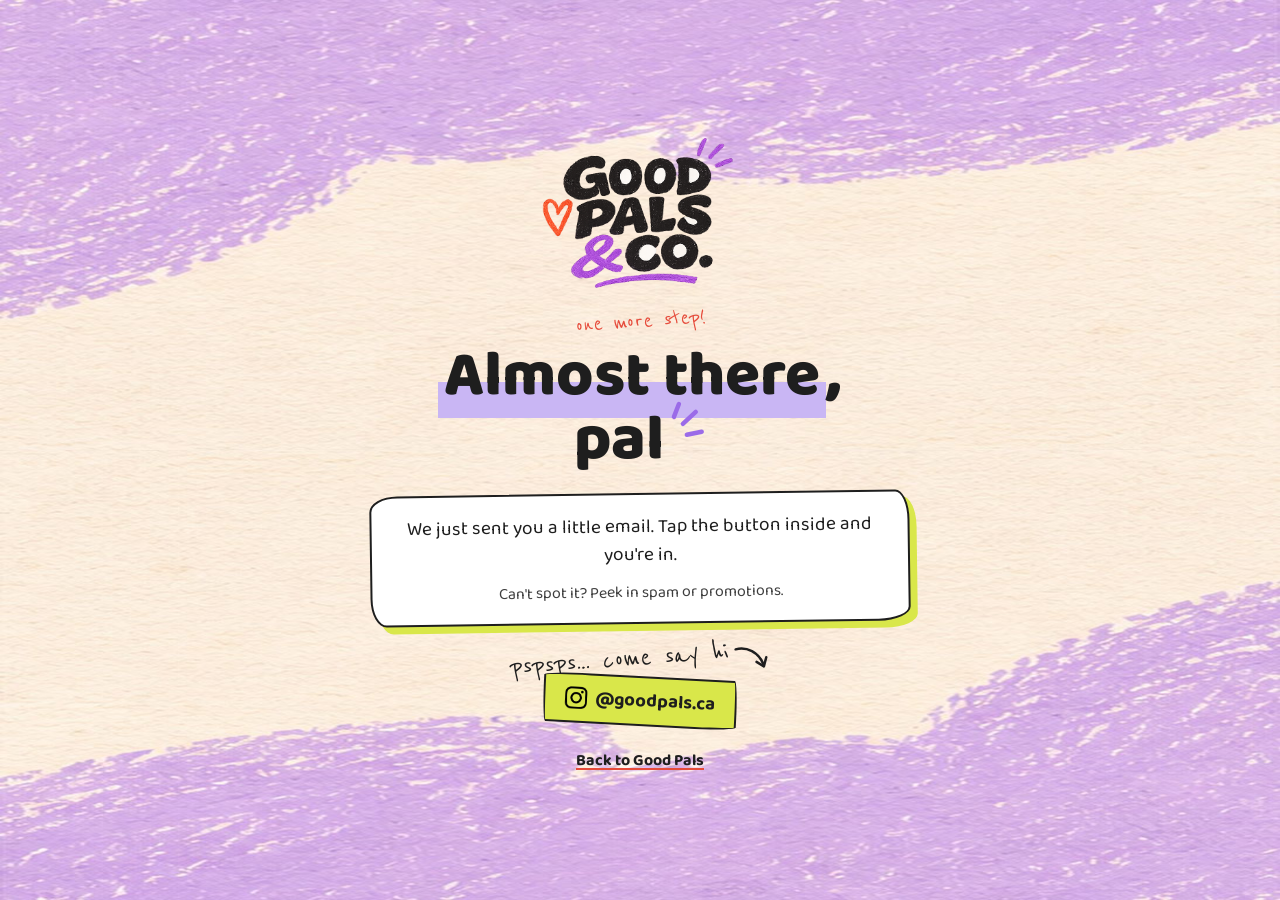
==== commit f8dd80ca: "Add files via upload" ====
--- a/almost-there.html
+++ b/almost-there.html
@@ -10,7 +10,7 @@
   <link rel="preconnect" href="https://fonts.googleapis.com">
   <link rel="preconnect" href="https://fonts.gstatic.com" crossorigin>
   <link href="https://fonts.googleapis.com/css2?family=Baloo+2:wght@500;700;800&family=Reenie+Beanie&family=Nunito:wght@500;600;700;800&display=swap" rel="stylesheet">
-  <link rel="stylesheet" href="style.css?v=30">
+  <link rel="stylesheet" href="style.css?v=31">
 </head>
 <body class="thanks">
   <main>
@@ -32,20 +32,6 @@
     </div>
 
 
-    <!-- Optional "tell us more" form for pets/rescues seeking support (Kit form c3f50ff087, loads when the pill is opened) -->
-    <p class="more-note"><span class="note-text">need financial support?</span>
-      <svg class="arrow" viewBox="0 0 38 30" aria-hidden="true"><path d="M3 4 C 14 2, 26 8, 30 22"/><path d="M23 18 L30 23 L33 14"/></svg>
-    </p>
-    <details class="more">
-      <summary>🐾 Tell us your pal’s story</summary>
-      <div class="card more-card">
-        <p class="more-intro">We'd love to hear a little about your pal.</p>
-        <div class="more-slot">
-
-<form action="https://app.kit.com/forms/10178672/subscriptions" class="seva-form formkit-form" method="post" data-sv-form="10178672" data-uid="c3f50ff087" data-format="inline" data-version="5" data-options="{&quot;settings&quot;:{&quot;after_subscribe&quot;:{&quot;action&quot;:&quot;message&quot;,&quot;success_message&quot;:&quot;Thanks, pal. We read every story 💛&quot;,&quot;redirect_url&quot;:&quot;&quot;},&quot;analytics&quot;:{&quot;google&quot;:null,&quot;fathom&quot;:null,&quot;facebook&quot;:null,&quot;segment&quot;:null,&quot;pinterest&quot;:null,&quot;sparkloop&quot;:null,&quot;googletagmanager&quot;:null},&quot;modal&quot;:{&quot;trigger&quot;:&quot;timer&quot;,&quot;scroll_percentage&quot;:null,&quot;timer&quot;:5,&quot;devices&quot;:&quot;all&quot;,&quot;show_once_every&quot;:15},&quot;powered_by&quot;:{&quot;show&quot;:true,&quot;url&quot;:&quot;https://kit.com/features/forms?utm_campaign=poweredby&amp;utm_content=form&amp;utm_medium=referral&amp;utm_source=dynamic&quot;},&quot;recaptcha&quot;:{&quot;enabled&quot;:false},&quot;return_visitor&quot;:{&quot;action&quot;:&quot;show&quot;,&quot;custom_content&quot;:&quot;&quot;},&quot;slide_in&quot;:{&quot;display_in&quot;:&quot;bottom_right&quot;,&quot;trigger&quot;:&quot;timer&quot;,&quot;scroll_percentage&quot;:null,&quot;timer&quot;:5,&quot;devices&quot;:&quot;all&quot;,&quot;show_once_every&quot;:15},&quot;sticky_bar&quot;:{&quot;display_in&quot;:&quot;top&quot;,&quot;trigger&quot;:&quot;timer&quot;,&quot;scroll_percentage&quot;:null,&quot;timer&quot;:5,&quot;devices&quot;:&quot;all&quot;,&quot;show_once_every&quot;:15}},&quot;version&quot;:&quot;5&quot;}" min-width="400 500 600 700 800"><div data-style="clean"><ul class="formkit-alert formkit-alert-error" data-element="errors" data-group="alert"></ul><div data-element="fields" data-stacked="true" class="seva-fields formkit-fields"><div class="formkit-field"><input class="formkit-input" name="email_address" aria-label="Email Address" placeholder="Email Address" required="" type="email" style="color: rgb(30, 30, 30); border-color: rgb(247, 243, 232); border-radius: 4px; font-weight: 400;"></div><div class="formkit-field"><div data-group="dropdown" class="formkit-5103" type="Custom" order="1" custom_field_key="first_name" custom_field_label="First Name" group="field" save_as="Tag"><select class="formkit-select" data-element="tags-select" name="tags[]" required="" style="color: rgb(30, 30, 30); border-color: rgb(247, 243, 232); border-radius: 4px; font-weight: 400;"><option value="">Who's the support for?</option><option value="25746499">Rescue/Organization</option><option value="25746496">Individual Pet</option></select></div></div><div class="formkit-field"><input class="formkit-input" aria-label="Your pet's or rescue's name" name="fields[pet_or_rescue_name]" required="" placeholder="Your pet's or rescue's name" type="text" style="color: rgb(30, 30, 30); border-color: rgb(247, 243, 232); border-radius: 4px; font-weight: 400;"></div><div class="formkit-field"><input class="formkit-input" aria-label="What's going on? A few lines is perfect" name="fields[story]" required="" placeholder="What's going on? A few lines is perfect" type="text" style="color: rgb(30, 30, 30); border-color: rgb(247, 243, 232); border-radius: 4px; font-weight: 400;"></div><button data-element="submit" class="formkit-submit formkit-submit" style="color: rgb(247, 243, 232); background-color: rgb(230, 75, 59); border-radius: 4px; font-weight: 400;"><div class="formkit-spinner"><div></div><div></div><div></div></div><span class="">Send</span></button></div></div><style>.formkit-form[data-uid="c3f50ff087"] *{box-sizing:border-box;}.formkit-form[data-uid="c3f50ff087"]{-webkit-font-smoothing:antialiased;-moz-osx-font-smoothing:grayscale;}.formkit-form[data-uid="c3f50ff087"] legend{border:none;font-size:inherit;margin-bottom:10px;padding:0;position:relative;display:table;}.formkit-form[data-uid="c3f50ff087"] fieldset{border:0;padding:0.01em 0 0 0;margin:0;min-width:0;}.formkit-form[data-uid="c3f50ff087"] body:not(:-moz-handler-blocked) fieldset{display:table-cell;}.formkit-form[data-uid="c3f50ff087"] h1,.formkit-form[data-uid="c3f50ff087"] h2,.formkit-form[data-uid="c3f50ff087"] h3,.formkit-form[data-uid="c3f50ff087"] h4,.formkit-form[data-uid="c3f50ff087"] h5,.formkit-form[data-uid="c3f50ff087"] h6{color:inherit;font-size:inherit;font-weight:inherit;}.formkit-form[data-uid="c3f50ff087"] h2{font-size:1.5em;margin:1em 0;}.formkit-form[data-uid="c3f50ff087"] h3{font-size:1.17em;margin:1em 0;}.formkit-form[data-uid="c3f50ff087"] p{color:inherit;font-size:inherit;font-weight:inherit;}.formkit-form[data-uid="c3f50ff087"] ol:not([template-default]),.formkit-form[data-uid="c3f50ff087"] ul:not([template-default]),.formkit-form[data-uid="c3f50ff087"] blockquote:not([template-default]){text-align:left;}.formkit-form[data-uid="c3f50ff087"] p:not([template-default]),.formkit-form[data-uid="c3f50ff087"] hr:not([template-default]),.formkit-form[data-uid="c3f50ff087"] blockquote:not([template-default]),.formkit-form[data-uid="c3f50ff087"] ol:not([template-default]),.formkit-form[data-uid="c3f50ff087"] ul:not([template-default]){color:inherit;font-style:initial;}.formkit-form[data-uid="c3f50ff087"] .ordered-list,.formkit-form[data-uid="c3f50ff087"] .unordered-list{list-style-position:outside !important;padding-left:1em;}.formkit-form[data-uid="c3f50ff087"] .list-item{padding-left:0;}.formkit-form[data-uid="c3f50ff087"][data-format="modal"]{display:none;}.formkit-form[data-uid="c3f50ff087"][data-format="slide in"]{display:none;}.formkit-form[data-uid="c3f50ff087"][data-format="sticky bar"]{display:none;}.formkit-sticky-bar .formkit-form[data-uid="c3f50ff087"][data-format="sticky bar"]{display:block;}.formkit-form[data-uid="c3f50ff087"] .formkit-input,.formkit-form[data-uid="c3f50ff087"] .formkit-select,.formkit-form[data-uid="c3f50ff087"] .formkit-checkboxes{width:100%;}.formkit-form[data-uid="c3f50ff087"] .formkit-button,.formkit-form[data-uid="c3f50ff087"] .formkit-submit{border:0;border-radius:5px;color:#ffffff;cursor:pointer;display:inline-block;text-align:center;font-size:15px;font-weight:500;cursor:pointer;margin-bottom:15px;overflow:hidden;padding:0;position:relative;vertical-align:middle;}.formkit-form[data-uid="c3f50ff087"] .formkit-button:hover,.formkit-form[data-uid="c3f50ff087"] .formkit-submit:hover,.formkit-form[data-uid="c3f50ff087"] .formkit-button:focus,.formkit-form[data-uid="c3f50ff087"] .formkit-submit:focus{outline:none;}.formkit-form[data-uid="c3f50ff087"] .formkit-button:hover > span,.formkit-form[data-uid="c3f50ff087"] .formkit-submit:hover > span,.formkit-form[data-uid="c3f50ff087"] .formkit-button:focus > span,.formkit-form[data-uid="c3f50ff087"] .formkit-submit:focus > span{background-color:rgba(0,0,0,0.1);}.formkit-form[data-uid="c3f50ff087"] .formkit-button > span,.formkit-form[data-uid="c3f50ff087"] .formkit-submit > span{display:block;-webkit-transition:all 300ms ease-in-out;transition:all 300ms ease-in-out;padding:12px 24px;}.formkit-form[data-uid="c3f50ff087"] .formkit-input{background:#ffffff;font-size:15px;padding:12px;border:1px solid #e3e3e3;-webkit-flex:1 0 auto;-ms-flex:1 0 auto;flex:1 0 auto;line-height:1.4;margin:0;-webkit-transition:border-color ease-out 300ms;transition:border-color ease-out 300ms;}.formkit-form[data-uid="c3f50ff087"] .formkit-input:focus{outline:none;border-color:#1677be;-webkit-transition:border-color ease 300ms;transition:border-color ease 300ms;}.formkit-form[data-uid="c3f50ff087"] .formkit-input::-webkit-input-placeholder{color:inherit;opacity:0.8;}.formkit-form[data-uid="c3f50ff087"] .formkit-input::-moz-placeholder{color:inherit;opacity:0.8;}.formkit-form[data-uid="c3f50ff087"] .formkit-input:-ms-input-placeholder{color:inherit;opacity:0.8;}.formkit-form[data-uid="c3f50ff087"] .formkit-input::placeholder{color:inherit;opacity:0.8;}.formkit-form[data-uid="c3f50ff087"] [data-group="dropdown"]{position:relative;display:inline-block;width:100%;}.formkit-form[data-uid="c3f50ff087"] [data-group="dropdown"]::before{content:"";top:calc(50% - 2.5px);right:10px;position:absolute;pointer-events:none;border-color:#4f4f4f transparent transparent transparent;border-style:solid;border-width:6px 6px 0 6px;height:0;width:0;z-index:999;}.formkit-form[data-uid="c3f50ff087"] [data-group="dropdown"] select{height:auto;width:100%;cursor:pointer;color:#333333;line-height:1.4;margin-bottom:0;padding:0 6px;-webkit-appearance:none;-moz-appearance:none;appearance:none;font-size:15px;padding:12px;padding-right:25px;border:1px solid #e3e3e3;background:#ffffff;}.formkit-form[data-uid="c3f50ff087"] [data-group="dropdown"] select:focus{outline:none;}.formkit-form[data-uid="c3f50ff087"] [data-group="checkboxes"]{text-align:left;margin:0;}.formkit-form[data-uid="c3f50ff087"] [data-group="checkboxes"] [data-group="checkbox"]{margin-bottom:10px;}.formkit-form[data-uid="c3f50ff087"] [data-group="checkboxes"] [data-group="checkbox"] *{cursor:pointer;}.formkit-form[data-uid="c3f50ff087"] [data-group="checkboxes"] [data-group="checkbox"]:last-of-type{margin-bottom:0;}.formkit-form[data-uid="c3f50ff087"] [data-group="checkboxes"] [data-group="checkbox"] input[type="checkbox"]{display:none;}.formkit-form[data-uid="c3f50ff087"] [data-group="checkboxes"] [data-group="checkbox"] input[type="checkbox"] + label::after{content:none;}.formkit-form[data-uid="c3f50ff087"] [data-group="checkboxes"] [data-group="checkbox"] input[type="checkbox"]:checked + label::after{border-color:#ffffff;content:"";}.formkit-form[data-uid="c3f50ff087"] [data-group="checkboxes"] [data-group="checkbox"] input[type="checkbox"]:checked + label::before{background:#10bf7a;border-color:#10bf7a;}.formkit-form[data-uid="c3f50ff087"] [data-group="checkboxes"] [data-group="checkbox"] label{position:relative;display:inline-block;padding-left:28px;}.formkit-form[data-uid="c3f50ff087"] [data-group="checkboxes"] [data-group="checkbox"] label::before,.formkit-form[data-uid="c3f50ff087"] [data-group="checkboxes"] [data-group="checkbox"] label::after{position:absolute;content:"";display:inline-block;}.formkit-form[data-uid="c3f50ff087"] [data-group="checkboxes"] [data-group="checkbox"] label::before{height:16px;width:16px;border:1px solid #e3e3e3;background:#ffffff;left:0px;top:3px;}.formkit-form[data-uid="c3f50ff087"] [data-group="checkboxes"] [data-group="checkbox"] label::after{height:4px;width:8px;border-left:2px solid #4d4d4d;border-bottom:2px solid #4d4d4d;-webkit-transform:rotate(-45deg);-ms-transform:rotate(-45deg);transform:rotate(-45deg);left:4px;top:8px;}.formkit-form[data-uid="c3f50ff087"] .formkit-alert{background:#f9fafb;border:1px solid #e3e3e3;border-radius:5px;-webkit-flex:1 0 auto;-ms-flex:1 0 auto;flex:1 0 auto;list-style:none;margin:25px auto;padding:12px;text-align:center;width:100%;}.formkit-form[data-uid="c3f50ff087"] .formkit-alert:empty{display:none;}.formkit-form[data-uid="c3f50ff087"] .formkit-alert-success{background:#d3fbeb;border-color:#10bf7a;color:#0c905c;}.formkit-form[data-uid="c3f50ff087"] .formkit-alert-error{background:#fde8e2;border-color:#f2643b;color:#ea4110;}.formkit-form[data-uid="c3f50ff087"] .formkit-spinner{display:-webkit-box;display:-webkit-flex;display:-ms-flexbox;display:flex;height:0px;width:0px;margin:0 auto;position:absolute;top:0;left:0;right:0;width:0px;overflow:hidden;text-align:center;-webkit-transition:all 300ms ease-in-out;transition:all 300ms ease-in-out;}.formkit-form[data-uid="c3f50ff087"] .formkit-spinner > div{margin:auto;width:12px;height:12px;background-color:#fff;opacity:0.3;border-radius:100%;display:inline-block;-webkit-animation:formkit-bouncedelay-formkit-form-data-uid-c3f50ff087- 1.4s infinite ease-in-out both;animation:formkit-bouncedelay-formkit-form-data-uid-c3f50ff087- 1.4s infinite ease-in-out both;}.formkit-form[data-uid="c3f50ff087"] .formkit-spinner > div:nth-child(1){-webkit-animation-delay:-0.32s;animation-delay:-0.32s;}.formkit-form[data-uid="c3f50ff087"] .formkit-spinner > div:nth-child(2){-webkit-animation-delay:-0.16s;animation-delay:-0.16s;}.formkit-form[data-uid="c3f50ff087"] .formkit-submit[data-active] .formkit-spinner{opacity:1;height:100%;width:50px;}.formkit-form[data-uid="c3f50ff087"] .formkit-submit[data-active] .formkit-spinner ~ span{opacity:0;}.formkit-form[data-uid="c3f50ff087"] .formkit-powered-by[data-active="false"]{opacity:0.35;}.formkit-form[data-uid="c3f50ff087"] .formkit-powered-by-convertkit-container{display:-webkit-box;display:-webkit-flex;display:-ms-flexbox;display:flex;width:100%;margin:10px 0;position:relative;}.formkit-form[data-uid="c3f50ff087"] .formkit-powered-by-convertkit-container[data-active="false"]{opacity:0.35;}.formkit-form[data-uid="c3f50ff087"] .formkit-powered-by-convertkit{-webkit-align-items:center;-webkit-box-align:center;-ms-flex-align:center;align-items:center;background-color:#ffffff;border-radius:9px;color:#3d3d3d;cursor:pointer;display:block;height:36px;margin:0 auto;opacity:0.95;padding:0;-webkit-text-decoration:none;text-decoration:none;text-indent:100%;-webkit-transition:ease-in-out all 200ms;transition:ease-in-out all 200ms;white-space:nowrap;overflow:hidden;-webkit-user-select:none;-moz-user-select:none;-ms-user-select:none;user-select:none;width:157px;background-repeat:no-repeat;background-position:center;background-image:url("data:image/svg+xml;charset=utf8,%3Csvg width='133' height='36' viewBox='0 0 133 36' fill='none' xmlns='http://www.w3.org/2000/svg'%3E%3Cpath d='M0.861 25.5C0.735 25.5 0.651 25.416 0.651 25.29V10.548C0.651 10.422 0.735 10.338 0.861 10.338H6.279C9.072 10.338 10.668 11.451 10.668 13.824C10.668 15.819 9.219 16.932 8.001 17.226C7.707 17.268 7.707 17.625 8.022 17.688C9.912 18.108 11.088 19.116 11.088 21.321C11.088 23.715 9.429 25.5 6.426 25.5H0.861ZM5.397 23.085C6.825 23.085 7.518 22.224 7.518 21.006C7.518 19.683 6.825 18.948 5.397 18.948H4.2V23.085H5.397ZM5.313 16.617C6.51 16.617 7.245 15.945 7.245 14.601C7.245 13.383 6.51 12.753 5.25 12.753H4.2V16.617H5.313ZM17.9758 23.883C17.9758 23.568 17.6608 23.505 17.5348 23.799C17.0308 24.954 16.1698 25.731 14.5528 25.731C12.8728 25.731 12.0958 24.471 12.0958 22.707V14.937C12.0958 14.811 12.1798 14.727 12.3058 14.727H15.2248C15.3508 14.727 15.4348 14.811 15.4348 14.937V21.657C15.4348 22.581 15.7708 23.022 16.4638 23.022C17.1778 23.022 17.6188 22.581 17.6188 21.657V14.937C17.6188 14.811 17.7028 14.727 17.8288 14.727H20.7478C20.8738 14.727 20.9578 14.811 20.9578 14.937V25.29C20.9578 25.416 20.8738 25.5 20.7478 25.5H18.1858C18.0598 25.5 17.9758 25.416 17.9758 25.29V23.883ZM25.6141 25.29C25.6141 25.416 25.5301 25.5 25.4041 25.5H22.4851C22.3591 25.5 22.2751 25.416 22.2751 25.29V14.937C22.2751 14.811 22.3591 14.727 22.4851 14.727H25.4041C25.5301 14.727 25.6141 14.811 25.6141 14.937V25.29ZM23.9131 13.74C22.8001 13.74 22.0441 12.942 22.0441 11.934C22.0441 10.926 22.8001 10.107 23.9131 10.107C25.0051 10.107 25.7611 10.926 25.7611 11.934C25.7611 12.942 25.0051 13.74 23.9131 13.74ZM26.7883 10.548C26.7883 10.422 26.8723 10.338 26.9983 10.338H29.9173C30.0433 10.338 30.1273 10.422 30.1273 10.548V22.056C30.1273 22.749 30.2533 23.085 30.8203 23.085C31.0093 23.085 31.1983 23.043 31.3663 23.001C31.5133 22.959 31.6183 22.959 31.6183 23.127V25.059C31.6183 25.164 31.5763 25.269 31.4923 25.311C30.9673 25.521 30.2953 25.71 29.5813 25.71C27.7123 25.71 26.7883 24.639 26.7883 22.476V10.548ZM32.4237 14.727C32.8227 14.727 32.9277 14.538 32.9697 14.055L33.1167 12.039C33.1167 11.913 33.2217 11.829 33.3477 11.829H35.8887C36.0147 11.829 36.0987 11.913 36.0987 12.039V14.517C36.0987 14.643 36.1827 14.727 36.3087 14.727H38.2827C38.4087 14.727 38.4927 14.811 38.4927 14.937V16.659C38.4927 16.785 38.4087 16.869 38.2827 16.869H36.0777V22.056C36.0777 22.875 36.5397 23.085 37.0647 23.085C37.4847 23.085 37.9467 22.938 38.3247 22.707C38.4717 22.623 38.5767 22.665 38.5767 22.833V24.828C38.5767 24.933 38.5347 25.017 38.4507 25.08C37.8417 25.458 36.9807 25.71 36.0357 25.71C34.2927 25.71 32.7387 24.912 32.7387 22.476V16.869H31.8567C31.7307 16.869 31.6467 16.785 31.6467 16.659V14.937C31.6467 14.811 31.7307 14.727 31.8567 14.727H32.4237ZM51.3808 14.727C51.5068 14.727 51.5908 14.79 51.6118 14.916L52.3888 19.851L52.5778 21.174C52.6198 21.468 52.9558 21.468 52.9768 21.174C53.0398 20.712 53.0818 20.271 53.1658 19.83L53.8798 14.916C53.9008 14.79 53.9848 14.727 54.1108 14.727H56.6728C56.8198 14.727 56.8828 14.811 56.8618 14.958L54.6778 25.311C54.6568 25.437 54.5728 25.5 54.4468 25.5H51.3178C51.1918 25.5 51.1078 25.437 51.0868 25.311L50.1208 20.082L49.8898 18.633C49.8688 18.444 49.6588 18.444 49.6378 18.633L49.4068 20.103L48.5458 25.311C48.5248 25.437 48.4408 25.5 48.3148 25.5H45.2068C45.0808 25.5 44.9968 25.437 44.9758 25.311L42.8128 14.958C42.7918 14.811 42.8548 14.727 43.0018 14.727H45.9628C46.0888 14.727 46.1728 14.79 46.1938 14.916L46.9288 19.83C47.0128 20.271 47.0758 20.754 47.1388 21.195C47.2018 21.51 47.4748 21.531 47.5378 21.195L47.7478 19.872L48.6088 14.916C48.6298 14.79 48.7138 14.727 48.8398 14.727H51.3808ZM61.1582 25.29C61.1582 25.416 61.0742 25.5 60.9482 25.5H58.0292C57.9032 25.5 57.8192 25.416 57.8192 25.29V14.937C57.8192 14.811 57.9032 14.727 58.0292 14.727H60.9482C61.0742 14.727 61.1582 14.811 61.1582 14.937V25.29ZM59.4572 13.74C58.3442 13.74 57.5882 12.942 57.5882 11.934C57.5882 10.926 58.3442 10.107 59.4572 10.107C60.5492 10.107 61.3052 10.926 61.3052 11.934C61.3052 12.942 60.5492 13.74 59.4572 13.74ZM62.8154 14.727C63.2144 14.727 63.3194 14.538 63.3614 14.055L63.5084 12.039C63.5084 11.913 63.6134 11.829 63.7394 11.829H66.2804C66.4064 11.829 66.4904 11.913 66.4904 12.039V14.517C66.4904 14.643 66.5744 14.727 66.7004 14.727H68.6744C68.8004 14.727 68.8844 14.811 68.8844 14.937V16.659C68.8844 16.785 68.8004 16.869 68.6744 16.869H66.4694V22.056C66.4694 22.875 66.9314 23.085 67.4564 23.085C67.8764 23.085 68.3384 22.938 68.7164 22.707C68.8634 22.623 68.9684 22.665 68.9684 22.833V24.828C68.9684 24.933 68.9264 25.017 68.8424 25.08C68.2334 25.458 67.3724 25.71 66.4274 25.71C64.6844 25.71 63.1304 24.912 63.1304 22.476V16.869H62.2484C62.1224 16.869 62.0384 16.785 62.0384 16.659V14.937C62.0384 14.811 62.1224 14.727 62.2484 14.727H62.8154ZM73.4298 16.323C73.4298 16.638 73.7868 16.68 73.9128 16.407C74.3748 15.315 75.1308 14.496 76.6008 14.496C78.2178 14.496 78.9528 15.609 78.9528 17.373V25.29C78.9528 25.416 78.8688 25.5 78.7428 25.5H75.8238C75.6978 25.5 75.6138 25.416 75.6138 25.29V18.633C75.6138 17.709 75.2778 17.268 74.5848 17.268C73.8708 17.268 73.4298 17.709 73.4298 18.633V25.29C73.4298 25.416 73.3458 25.5 73.2198 25.5H70.3008C70.1748 25.5 70.0908 25.416 70.0908 25.29V10.548C70.0908 10.422 70.1748 10.338 70.3008 10.338H73.2198C73.3458 10.338 73.4298 10.422 73.4298 10.548V16.323Z' fill='%231E1E1E'/%3E%3Cpath d='M100.132 16.3203C105.58 17.3761 107.272 22.4211 107.318 27.4961C107.318 27.6101 107.226 27.7041 107.112 27.7041H100.252C100.138 27.7041 100.046 27.6121 100.046 27.5001C100.026 23.5629 99.3877 20.0896 95.4865 19.9396C95.3705 19.9356 95.2725 20.0276 95.2725 20.1456V27.5001C95.2725 27.6141 95.1806 27.7061 95.0666 27.7061H88.206C88.092 27.7061 88 27.6141 88 27.5001V8.75585C88 8.64187 88.092 8.54989 88.206 8.54989H95.0686C95.1826 8.54989 95.2745 8.64187 95.2745 8.75585V15.7764C95.2745 15.8804 95.3585 15.9644 95.4625 15.9644C95.5445 15.9644 95.6185 15.9104 95.6425 15.8324C97.4081 10.0416 100.709 8.58588 106.07 8.55189C106.184 8.55189 106.276 8.64387 106.276 8.75785V15.7604C106.276 15.8744 106.184 15.9664 106.07 15.9664H100.166C100.066 15.9664 99.9856 16.0464 99.9856 16.1464C99.9856 16.2304 100.048 16.3043 100.132 16.3203ZM118.918 20.7095V16.1704C118.918 16.0564 119.01 15.9644 119.124 15.9644H124.173C124.273 15.9644 124.353 15.8844 124.353 15.7844C124.353 15.6985 124.291 15.6245 124.207 15.6085C120.256 14.8246 118.432 12.5511 118.37 8.75585C118.368 8.64387 118.458 8.54989 118.572 8.54989H125.986C126.1 8.54989 126.192 8.64187 126.192 8.75585V11.9532C126.192 12.0672 126.284 12.1592 126.398 12.1592H130.649C130.763 12.1592 130.855 12.2511 130.855 12.3651V15.7624C130.855 15.8764 130.763 15.9684 130.649 15.9684H126.398C126.284 15.9684 126.192 16.0604 126.192 16.1744V19.8356C126.192 21.1294 126.986 21.5553 128.04 21.5553C129.692 21.5553 131.323 20.8114 131.977 20.4735C132.113 20.4035 132.277 20.5015 132.277 20.6555V26.3543C132.277 26.5063 132.193 26.6463 132.059 26.7183C131.413 27.0582 129.418 28 127.136 28C122.435 27.996 118.918 26.0824 118.918 20.7095ZM109.266 27.4981V16.1704C109.266 16.0564 109.358 15.9644 109.472 15.9644H116.334C116.448 15.9644 116.54 16.0564 116.54 16.1704V27.4981C116.54 27.6121 116.448 27.7041 116.334 27.7041H109.472C109.358 27.7021 109.266 27.6101 109.266 27.4981ZM108.876 11.4913C108.876 13.4189 110.238 14.9826 112.853 14.9826C115.469 14.9826 116.83 13.4189 116.83 11.4913C116.83 9.56369 115.471 8 112.853 8C110.238 8 108.876 9.56369 108.876 11.4913Z' fill='%231E1E1E'/%3E%3C/svg%3E");}.formkit-form[data-uid="c3f50ff087"] .formkit-powered-by-convertkit:hover,.formkit-form[data-uid="c3f50ff087"] .formkit-powered-by-convertkit:focus{background-color:#ffffff;-webkit-transform:scale(1.025) perspective(1px);-ms-transform:scale(1.025) perspective(1px);transform:scale(1.025) perspective(1px);opacity:1;}.formkit-form[data-uid="c3f50ff087"] .formkit-powered-by-convertkit[data-variant="dark"],.formkit-form[data-uid="c3f50ff087"] .formkit-powered-by-convertkit[data-variant="light"]{background-color:transparent;border-color:transparent;width:133px;}.formkit-form[data-uid="c3f50ff087"] .formkit-powered-by-convertkit[data-variant="light"]{color:#ffffff;background-image:url("data:image/svg+xml;charset=utf8,%3Csvg width='133' height='36' viewBox='0 0 133 36' fill='none' xmlns='http://www.w3.org/2000/svg'%3E%3Cpath d='M0.861 25.5C0.735 25.5 0.651 25.416 0.651 25.29V10.548C0.651 10.422 0.735 10.338 0.861 10.338H6.279C9.072 10.338 10.668 11.451 10.668 13.824C10.668 15.819 9.219 16.932 8.001 17.226C7.707 17.268 7.707 17.625 8.022 17.688C9.912 18.108 11.088 19.116 11.088 21.321C11.088 23.715 9.429 25.5 6.426 25.5H0.861ZM5.397 23.085C6.825 23.085 7.518 22.224 7.518 21.006C7.518 19.683 6.825 18.948 5.397 18.948H4.2V23.085H5.397ZM5.313 16.617C6.51 16.617 7.245 15.945 7.245 14.601C7.245 13.383 6.51 12.753 5.25 12.753H4.2V16.617H5.313ZM17.9758 23.883C17.9758 23.568 17.6608 23.505 17.5348 23.799C17.0308 24.954 16.1698 25.731 14.5528 25.731C12.8728 25.731 12.0958 24.471 12.0958 22.707V14.937C12.0958 14.811 12.1798 14.727 12.3058 14.727H15.2248C15.3508 14.727 15.4348 14.811 15.4348 14.937V21.657C15.4348 22.581 15.7708 23.022 16.4638 23.022C17.1778 23.022 17.6188 22.581 17.6188 21.657V14.937C17.6188 14.811 17.7028 14.727 17.8288 14.727H20.7478C20.8738 14.727 20.9578 14.811 20.9578 14.937V25.29C20.9578 25.416 20.8738 25.5 20.7478 25.5H18.1858C18.0598 25.5 17.9758 25.416 17.9758 25.29V23.883ZM25.6141 25.29C25.6141 25.416 25.5301 25.5 25.4041 25.5H22.4851C22.3591 25.5 22.2751 25.416 22.2751 25.29V14.937C22.2751 14.811 22.3591 14.727 22.4851 14.727H25.4041C25.5301 14.727 25.6141 14.811 25.6141 14.937V25.29ZM23.9131 13.74C22.8001 13.74 22.0441 12.942 22.0441 11.934C22.0441 10.926 22.8001 10.107 23.9131 10.107C25.0051 10.107 25.7611 10.926 25.7611 11.934C25.7611 12.942 25.0051 13.74 23.9131 13.74ZM26.7883 10.548C26.7883 10.422 26.8723 10.338 26.9983 10.338H29.9173C30.0433 10.338 30.1273 10.422 30.1273 10.548V22.056C30.1273 22.749 30.2533 23.085 30.8203 23.085C31.0093 23.085 31.1983 23.043 31.3663 23.001C31.5133 22.959 31.6183 22.959 31.6183 23.127V25.059C31.6183 25.164 31.5763 25.269 31.4923 25.311C30.9673 25.521 30.2953 25.71 29.5813 25.71C27.7123 25.71 26.7883 24.639 26.7883 22.476V10.548ZM32.4237 14.727C32.8227 14.727 32.9277 14.538 32.9697 14.055L33.1167 12.039C33.1167 11.913 33.2217 11.829 33.3477 11.829H35.8887C36.0147 11.829 36.0987 11.913 36.0987 12.039V14.517C36.0987 14.643 36.1827 14.727 36.3087 14.727H38.2827C38.4087 14.727 38.4927 14.811 38.4927 14.937V16.659C38.4927 16.785 38.4087 16.869 38.2827 16.869H36.0777V22.056C36.0777 22.875 36.5397 23.085 37.0647 23.085C37.4847 23.085 37.9467 22.938 38.3247 22.707C38.4717 22.623 38.5767 22.665 38.5767 22.833V24.828C38.5767 24.933 38.5347 25.017 38.4507 25.08C37.8417 25.458 36.9807 25.71 36.0357 25.71C34.2927 25.71 32.7387 24.912 32.7387 22.476V16.869H31.8567C31.7307 16.869 31.6467 16.785 31.6467 16.659V14.937C31.6467 14.811 31.7307 14.727 31.8567 14.727H32.4237ZM51.3808 14.727C51.5068 14.727 51.5908 14.79 51.6118 14.916L52.3888 19.851L52.5778 21.174C52.6198 21.468 52.9558 21.468 52.9768 21.174C53.0398 20.712 53.0818 20.271 53.1658 19.83L53.8798 14.916C53.9008 14.79 53.9848 14.727 54.1108 14.727H56.6728C56.8198 14.727 56.8828 14.811 56.8618 14.958L54.6778 25.311C54.6568 25.437 54.5728 25.5 54.4468 25.5H51.3178C51.1918 25.5 51.1078 25.437 51.0868 25.311L50.1208 20.082L49.8898 18.633C49.8688 18.444 49.6588 18.444 49.6378 18.633L49.4068 20.103L48.5458 25.311C48.5248 25.437 48.4408 25.5 48.3148 25.5H45.2068C45.0808 25.5 44.9968 25.437 44.9758 25.311L42.8128 14.958C42.7918 14.811 42.8548 14.727 43.0018 14.727H45.9628C46.0888 14.727 46.1728 14.79 46.1938 14.916L46.9288 19.83C47.0128 20.271 47.0758 20.754 47.1388 21.195C47.2018 21.51 47.4748 21.531 47.5378 21.195L47.7478 19.872L48.6088 14.916C48.6298 14.79 48.7138 14.727 48.8398 14.727H51.3808ZM61.1582 25.29C61.1582 25.416 61.0742 25.5 60.9482 25.5H58.0292C57.9032 25.5 57.8192 25.416 57.8192 25.29V14.937C57.8192 14.811 57.9032 14.727 58.0292 14.727H60.9482C61.0742 14.727 61.1582 14.811 61.1582 14.937V25.29ZM59.4572 13.74C58.3442 13.74 57.5882 12.942 57.5882 11.934C57.5882 10.926 58.3442 10.107 59.4572 10.107C60.5492 10.107 61.3052 10.926 61.3052 11.934C61.3052 12.942 60.5492 13.74 59.4572 13.74ZM62.8154 14.727C63.2144 14.727 63.3194 14.538 63.3614 14.055L63.5084 12.039C63.5084 11.913 63.6134 11.829 63.7394 11.829H66.2804C66.4064 11.829 66.4904 11.913 66.4904 12.039V14.517C66.4904 14.643 66.5744 14.727 66.7004 14.727H68.6744C68.8004 14.727 68.8844 14.811 68.8844 14.937V16.659C68.8844 16.785 68.8004 16.869 68.6744 16.869H66.4694V22.056C66.4694 22.875 66.9314 23.085 67.4564 23.085C67.8764 23.085 68.3384 22.938 68.7164 22.707C68.8634 22.623 68.9684 22.665 68.9684 22.833V24.828C68.9684 24.933 68.9264 25.017 68.8424 25.08C68.2334 25.458 67.3724 25.71 66.4274 25.71C64.6844 25.71 63.1304 24.912 63.1304 22.476V16.869H62.2484C62.1224 16.869 62.0384 16.785 62.0384 16.659V14.937C62.0384 14.811 62.1224 14.727 62.2484 14.727H62.8154ZM73.4298 16.323C73.4298 16.638 73.7868 16.68 73.9128 16.407C74.3748 15.315 75.1308 14.496 76.6008 14.496C78.2178 14.496 78.9528 15.609 78.9528 17.373V25.29C78.9528 25.416 78.8688 25.5 78.7428 25.5H75.8238C75.6978 25.5 75.6138 25.416 75.6138 25.29V18.633C75.6138 17.709 75.2778 17.268 74.5848 17.268C73.8708 17.268 73.4298 17.709 73.4298 18.633V25.29C73.4298 25.416 73.3458 25.5 73.2198 25.5H70.3008C70.1748 25.5 70.0908 25.416 70.0908 25.29V10.548C70.0908 10.422 70.1748 10.338 70.3008 10.338H73.2198C73.3458 10.338 73.4298 10.422 73.4298 10.548V16.323Z' fill='white'/%3E%3Cpath d='M100.132 16.3203C105.58 17.3761 107.272 22.4211 107.318 27.4961C107.318 27.6101 107.226 27.7041 107.112 27.7041H100.252C100.138 27.7041 100.046 27.6121 100.046 27.5001C100.026 23.5629 99.3877 20.0896 95.4865 19.9396C95.3705 19.9356 95.2725 20.0276 95.2725 20.1456V27.5001C95.2725 27.6141 95.1806 27.7061 95.0666 27.7061H88.206C88.092 27.7061 88 27.6141 88 27.5001V8.75585C88 8.64187 88.092 8.54989 88.206 8.54989H95.0686C95.1826 8.54989 95.2745 8.64187 95.2745 8.75585V15.7764C95.2745 15.8804 95.3585 15.9644 95.4625 15.9644C95.5445 15.9644 95.6185 15.9104 95.6425 15.8324C97.4081 10.0416 100.709 8.58588 106.07 8.55189C106.184 8.55189 106.276 8.64387 106.276 8.75785V15.7604C106.276 15.8744 106.184 15.9664 106.07 15.9664H100.166C100.066 15.9664 99.9856 16.0464 99.9856 16.1464C99.9856 16.2304 100.048 16.3043 100.132 16.3203ZM118.918 20.7095V16.1704C118.918 16.0564 119.01 15.9644 119.124 15.9644H124.173C124.273 15.9644 124.353 15.8844 124.353 15.7844C124.353 15.6985 124.291 15.6245 124.207 15.6085C120.256 14.8246 118.432 12.5511 118.37 8.75585C118.368 8.64387 118.458 8.54989 118.572 8.54989H125.986C126.1 8.54989 126.192 8.64187 126.192 8.75585V11.9532C126.192 12.0672 126.284 12.1592 126.398 12.1592H130.649C130.763 12.1592 130.855 12.2511 130.855 12.3651V15.7624C130.855 15.8764 130.763 15.9684 130.649 15.9684H126.398C126.284 15.9684 126.192 16.0604 126.192 16.1744V19.8356C126.192 21.1294 126.986 21.5553 128.04 21.5553C129.692 21.5553 131.323 20.8114 131.977 20.4735C132.113 20.4035 132.277 20.5015 132.277 20.6555V26.3543C132.277 26.5063 132.193 26.6463 132.059 26.7183C131.413 27.0582 129.418 28 127.136 28C122.435 27.996 118.918 26.0824 118.918 20.7095ZM109.266 27.4981V16.1704C109.266 16.0564 109.358 15.9644 109.472 15.9644H116.334C116.448 15.9644 116.54 16.0564 116.54 16.1704V27.4981C116.54 27.6121 116.448 27.7041 116.334 27.7041H109.472C109.358 27.7021 109.266 27.6101 109.266 27.4981ZM108.876 11.4913C108.876 13.4189 110.238 14.9826 112.853 14.9826C115.469 14.9826 116.83 13.4189 116.83 11.4913C116.83 9.56369 115.471 8 112.853 8C110.238 8 108.876 9.56369 108.876 11.4913Z' fill='white'/%3E%3C/svg%3E");}@-webkit-keyframes formkit-bouncedelay-formkit-form-data-uid-c3f50ff087-{0%,80%,100%{-webkit-transform:scale(0);-ms-transform:scale(0);transform:scale(0);}40%{-webkit-transform:scale(1);-ms-transform:scale(1);transform:scale(1);}}@keyframes formkit-bouncedelay-formkit-form-data-uid-c3f50ff087-{0%,80%,100%{-webkit-transform:scale(0);-ms-transform:scale(0);transform:scale(0);}40%{-webkit-transform:scale(1);-ms-transform:scale(1);transform:scale(1);}}.formkit-form[data-uid="c3f50ff087"] blockquote{padding:10px 20px;margin:0 0 20px;border-left:5px solid #e1e1e1;}.formkit-form[data-uid="c3f50ff087"] .seva-custom-content{padding:15px;font-size:16px;color:#fff;mix-blend-mode:difference;}.formkit-form[data-uid="c3f50ff087"] .formkit-modal.guard{max-width:420px;width:100%;} .formkit-form[data-uid="c3f50ff087"]{max-width:700px;}.formkit-form[data-uid="c3f50ff087"] [data-style="clean"]{width:100%;}.formkit-form[data-uid="c3f50ff087"] .formkit-fields{display:-webkit-box;display:-webkit-flex;display:-ms-flexbox;display:flex;-webkit-flex-wrap:wrap;-ms-flex-wrap:wrap;flex-wrap:wrap;margin:0 auto;}.formkit-form[data-uid="c3f50ff087"] .formkit-field,.formkit-form[data-uid="c3f50ff087"] .formkit-submit{margin:0 0 15px 0;-webkit-flex:1 0 100%;-ms-flex:1 0 100%;flex:1 0 100%;}.formkit-form[data-uid="c3f50ff087"] .formkit-powered-by-convertkit-container{margin:0;}.formkit-form[data-uid="c3f50ff087"] .formkit-submit{position:static;}.formkit-form[data-uid="c3f50ff087"][min-width~="700"] [data-style="clean"],.formkit-form[data-uid="c3f50ff087"][min-width~="800"] [data-style="clean"]{padding:10px;padding-top:56px;}.formkit-form[data-uid="c3f50ff087"][min-width~="700"] .formkit-fields[data-stacked="false"],.formkit-form[data-uid="c3f50ff087"][min-width~="800"] .formkit-fields[data-stacked="false"]{margin-left:-5px;margin-right:-5px;}.formkit-form[data-uid="c3f50ff087"][min-width~="700"] .formkit-fields[data-stacked="false"] .formkit-field,.formkit-form[data-uid="c3f50ff087"][min-width~="800"] .formkit-fields[data-stacked="false"] .formkit-field,.formkit-form[data-uid="c3f50ff087"][min-width~="700"] .formkit-fields[data-stacked="false"] .formkit-submit,.formkit-form[data-uid="c3f50ff087"][min-width~="800"] .formkit-fields[data-stacked="false"] .formkit-submit{margin:0 5px 15px 5px;}.formkit-form[data-uid="c3f50ff087"][min-width~="700"] .formkit-fields[data-stacked="false"] .formkit-field,.formkit-form[data-uid="c3f50ff087"][min-width~="800"] .formkit-fields[data-stacked="false"] .formkit-field{-webkit-flex:100 1 auto;-ms-flex:100 1 auto;flex:100 1 auto;}.formkit-form[data-uid="c3f50ff087"][min-width~="700"] .formkit-fields[data-stacked="false"] .formkit-submit,.formkit-form[data-uid="c3f50ff087"][min-width~="800"] .formkit-fields[data-stacked="false"] .formkit-submit{-webkit-flex:1 1 auto;-ms-flex:1 1 auto;flex:1 1 auto;} </style></form>
-        </div>
-      </div>
-    </details>
 
     <div class="say-hi">
       <span class="scribble">
@@ -61,42 +47,5 @@
     <a class="home" href="./">Back to Good Pals</a>
   </main>
 
-  <script>
-    /* "Tell us more": pre-fill the email Kit passes along, and hide that box */
-    (function () {
-      var email = '';
-      new URLSearchParams(location.search).forEach(function (v) { if (!email && v.indexOf('@') > 0) email = v; });
-      if (!email) return;
-      var box = document.querySelector('.more input[name="email_address"]');
-      if (!box) return;
-      box.value = email;
-      var field = box.closest('.formkit-field');
-      if (field) field.style.display = 'none';
-    })();
-
-    /* "Tell us more": send the answers to Kit without leaving the page */
-    (function () {
-      var form = document.querySelector('.more form');
-      if (!form) return;
-      form.addEventListener('submit', function (e) {
-        e.preventDefault();
-        var btn = form.querySelector('.formkit-submit');
-        if (btn) { btn.disabled = true; btn.querySelector('span').textContent = 'Sending…'; }
-        fetch(form.action, {
-          method: 'POST',
-          mode: 'no-cors',
-          headers: { 'Content-Type': 'application/x-www-form-urlencoded' },
-          body: new URLSearchParams(new FormData(form)).toString()
-        }).then(function () {
-          form.innerHTML = '<p class="more-thanks">Thanks, pal. We read every story 💛</p>';
-        }).catch(function () {
-          if (btn) { btn.disabled = false; btn.querySelector('span').textContent = 'Send'; }
-          var msg = form.querySelector('.more-error') || form.appendChild(document.createElement('p'));
-          msg.className = 'more-error';
-          msg.textContent = "Hmm, that didn't send. Try again, or email hello@goodpals.ca";
-        });
-      });
-    })();
-  </script>
 </body>
 </html>
